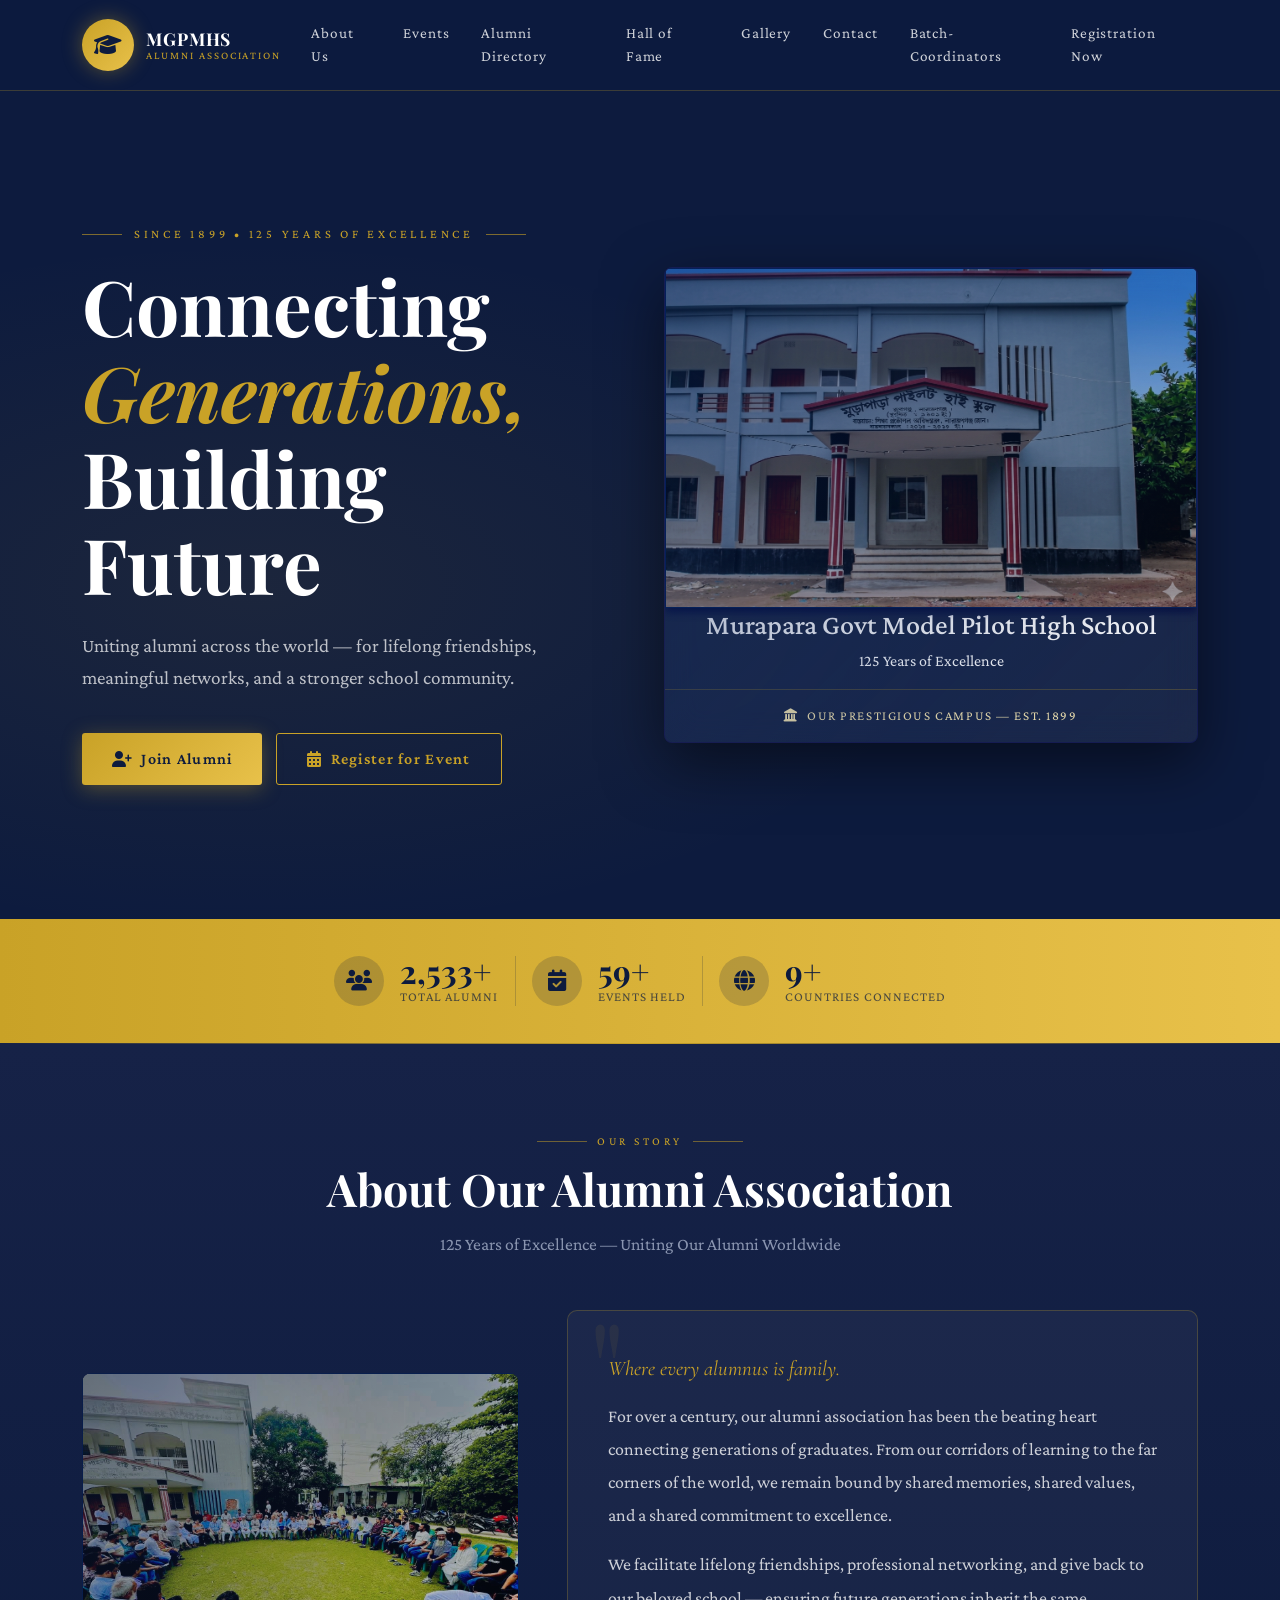
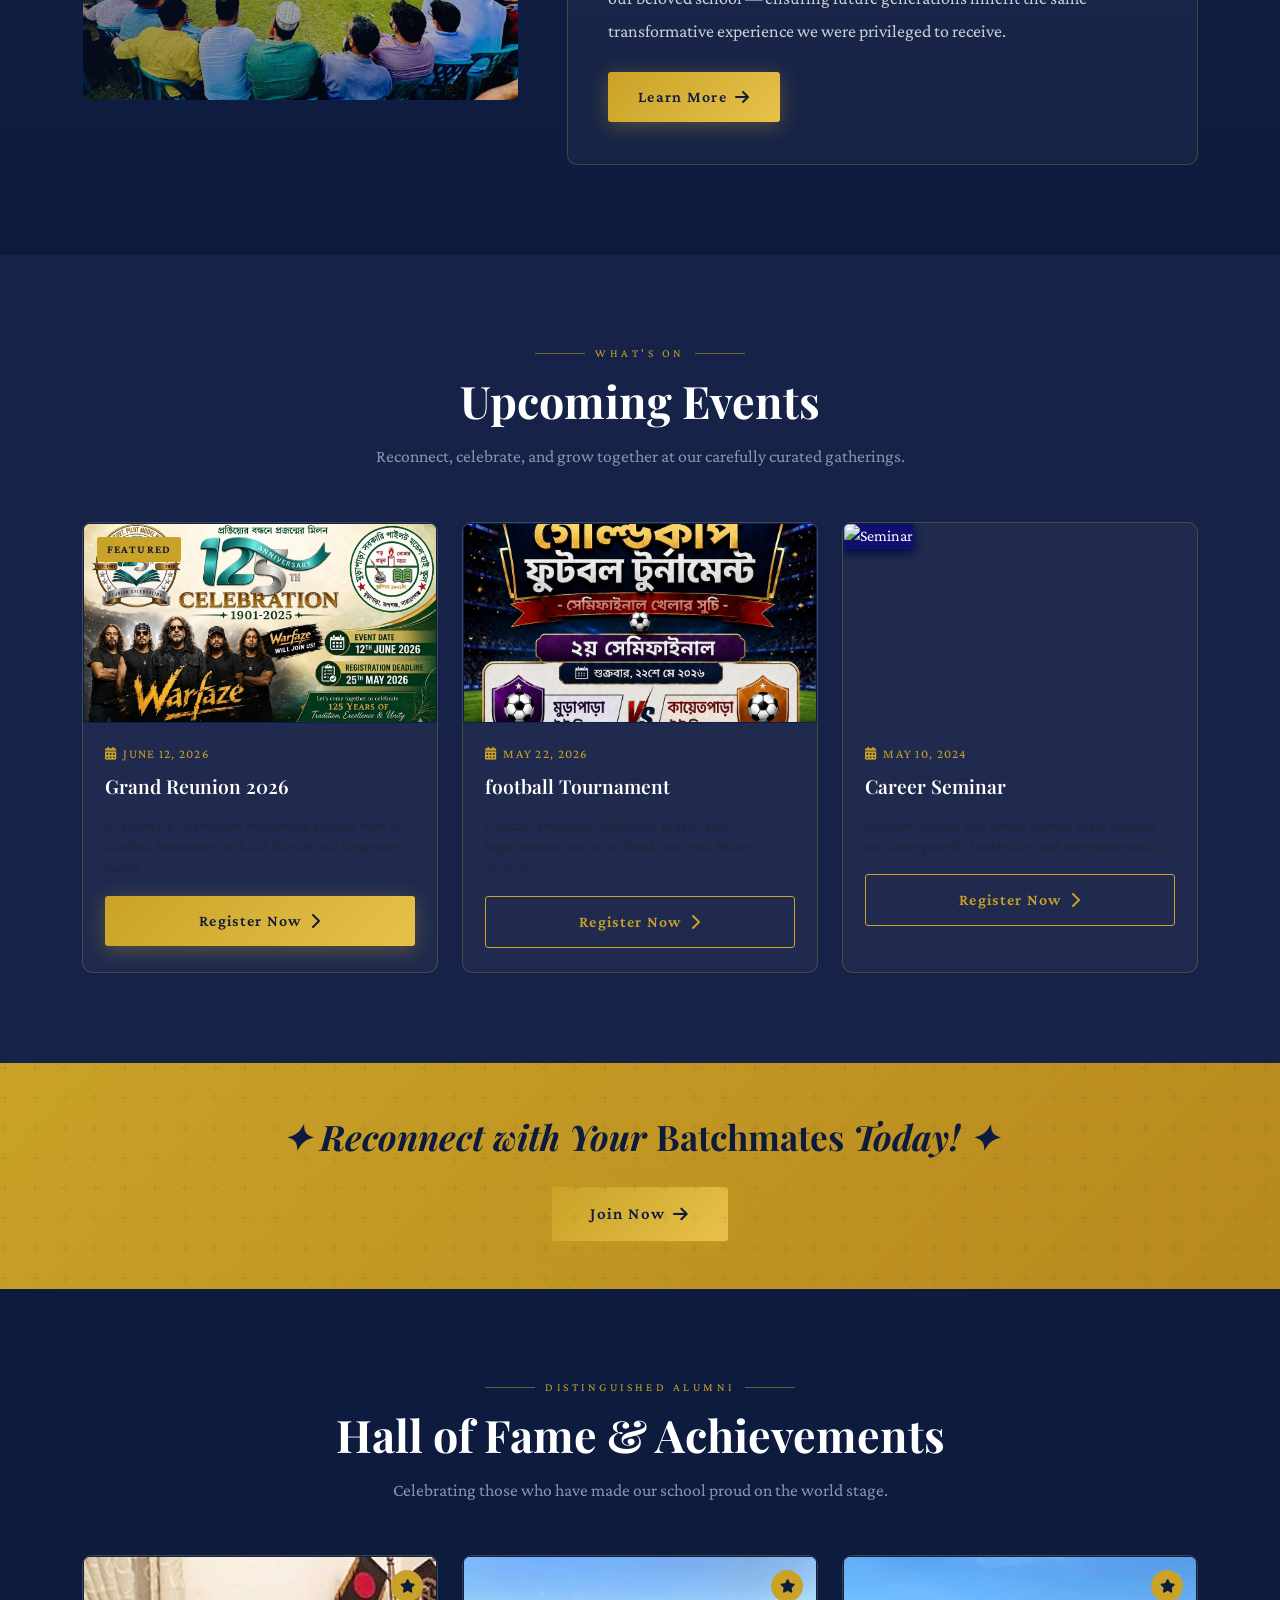
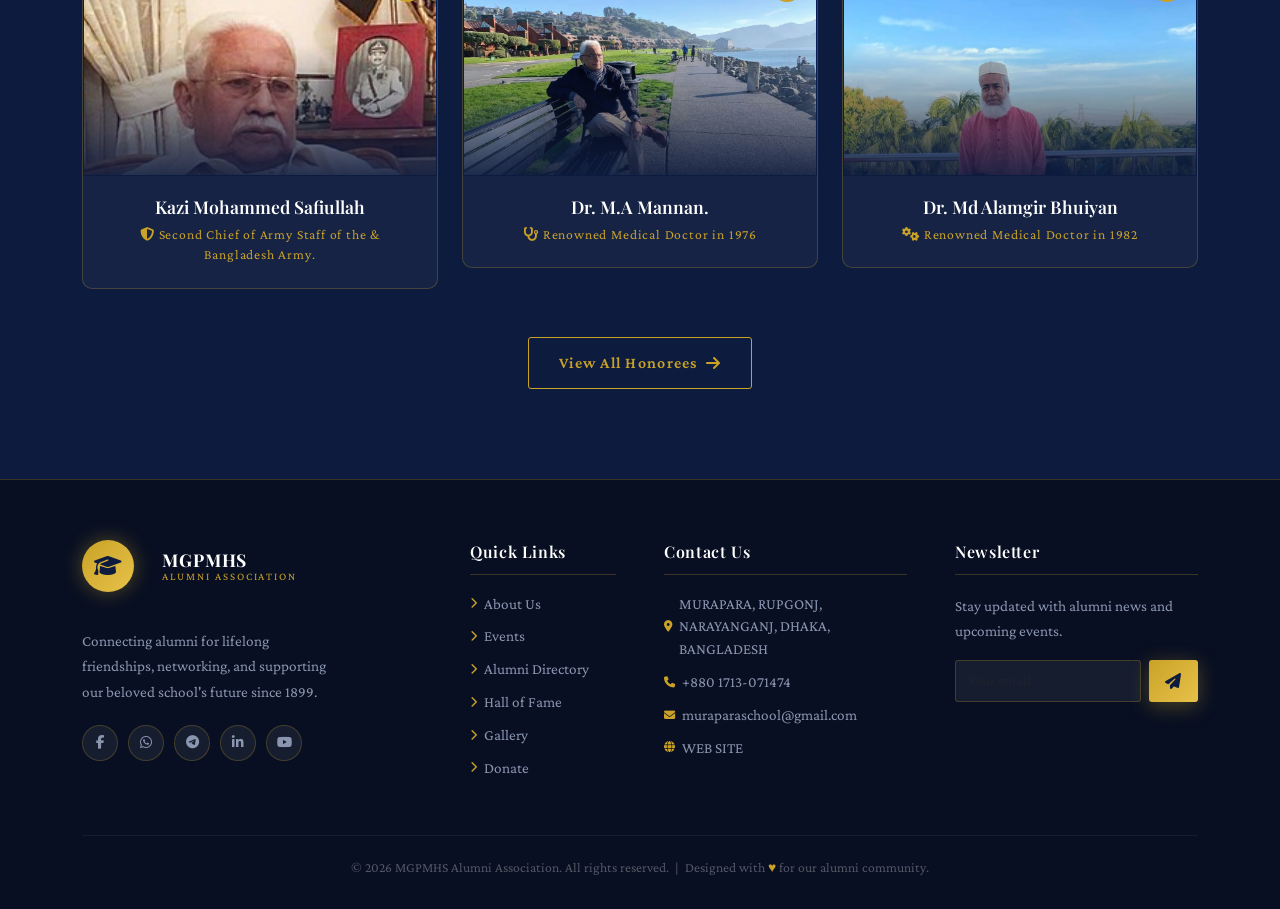
==== index.html @ 66a723a1 "event text edit" ====
<!DOCTYPE html>
<html lang="en">
<head>
  <meta charset="UTF-8" />
  <meta name="viewport" content="width=device-width, initial-scale=1.0" />
  <title>School Alumni Association</title>
  <link href="https://cdnjs.cloudflare.com/ajax/libs/bootstrap/5.3.2/css/bootstrap.min.css" rel="stylesheet" />
  <link href="https://cdnjs.cloudflare.com/ajax/libs/font-awesome/6.5.0/css/all.min.css" rel="stylesheet" />
  <link href="https://fonts.googleapis.com/css2?family=Playfair+Display:ital,wght@0,400;0,600;0,700;0,900;1,400&family=Cormorant+Garamond:wght@300;400;500;600&family=Crimson+Pro:wght@300;400;500&display=swap" rel="stylesheet" />
   <link href="css/index-file.css" rel="stylesheet" />
  <style>
    
  </style>
</head>
<body>

<!-- ─── NAVBAR ─── -->
<nav class="navbar navbar-expand-lg">
  <div class="container">
    <a class="navbar-brand" href="#">
      <div class="brand-emblem"><i class="fas fa-graduation-cap"></i></div>
      <div class="brand-text">
        <div class="name">MGPMHS</div>
        <div class="sub">Alumni Association</div>
      </div>
    </a>
    <button class="navbar-toggler" type="button" data-bs-toggle="collapse" data-bs-target="#navMenu">
      <span class="navbar-toggler-icon"></span>
    </button>
    <div class="collapse navbar-collapse justify-content-end" id="navMenu">
      <ul class="navbar-nav gap-1">
        <li class="nav-item"><a class="nav-link" href="#about">About Us</a></li>
        <li class="nav-item"><a class="nav-link" href="#events">Events</a></li>
        <li class="nav-item"><a class="nav-link" href="#">Alumni Directory</a></li>
        <li class="nav-item"><a class="nav-link" href="#hof">Hall of Fame</a></li>
        <li class="nav-item"><a class="nav-link" href="pages/batch-gallery.html">Gallery</a></li>
        <li class="nav-item"><a class="nav-link" href="#contact">Contact</a></li>
        <li class="nav-item"><a class="nav-link" href="https://sites.google.com/view/mgpmhs-reunion-125/contact-info">Batch-Coordinators</a></li>
        <li class="nav-item"><a class="nav-link" href="https://docs.google.com/forms/d/e/1FAIpQLSexXu-Vzb923PG2kLrNU1-hk9cSu6IWhmKYgl7p8d4VWXSdyw/viewform">Registration Now</a></li>
      </ul>
    </div>
  </div>
</nav>

<!-- ─── HERO ─── -->
<section class="hero">
  <div class="hero-bg"></div>
  <div class="container">
    <div class="row align-items-center g-5">
      <div class="col-lg-6 hero-content">
        <div class="hero-eyebrow">Since 1899 &bull; 125 Years of Excellence</div>
        <h1>Connecting <span>Generations,</span><br>Building Future</h1>
        <p class="hero-sub">Uniting alumni across the world — for lifelong friendships, meaningful networks, and a stronger school community.</p>
        <div class="hero-btns">
          <a href="https://sites.google.com/view/mgpmhs-reunion-125/registration-info" class="btn-gold"><i class="fas fa-user-plus"></i> Join Alumni</a>
          <a href="#events" class="btn-outline-gold"><i class="fas fa-calendar-alt"></i> Register for Event</a>
        </div>
      </div>
      <div class="col-lg-6 hero-image-side d-none d-lg-block">
        <div class="hero-school-card">
            <img src="img/campus.jpg" alt="School Building" class="fade-image" />
          <div class="gradient-overlay"></div>
          <div class="image-overlay">
            <div class="overlay-content">
              <h3>Murapara Govt Model Pilot High School</h3>
              <p>125 Years of Excellence</p>
            </div>
          </div>
          <div class="hero-card-label"><i class="fas fa-landmark me-2"></i>Our Prestigious Campus — Est. 1899</div>
        </div>
      </div>
    </div>
  </div>
</section>

<!-- ─── STATS BAND ─── -->
<div class="stats-band">
  <div class="container">
    <div class="row justify-content-center align-items-center g-3">
      <div class="col-auto">
        <div class="stat-item">
          <div class="stat-icon"><i class="fas fa-users"></i></div>
          <div class="stat-info">
            <div class="num"><span class="counter" data-target="5000">0</span>+</div>
            <div class="label">Total Alumni</div>
          </div>
        </div>
      </div>
      <div class="col-auto d-none d-md-block"><div class="stat-divider"></div></div>
      <div class="col-auto">
        <div class="stat-item">
          <div class="stat-icon"><i class="fas fa-calendar-check"></i></div>
          <div class="stat-info">
            <div class="num"><span class="counter" data-target="120">0</span>+</div>
            <div class="label">Events Held</div>
          </div>
        </div>
      </div>
      <div class="col-auto d-none d-md-block"><div class="stat-divider"></div></div>
      <div class="col-auto">
        <div class="stat-item">
          <div class="stat-icon"><i class="fas fa-globe"></i></div>
          <div class="stat-info">
            <div class="num"><span class="counter" data-target="20">0</span>+</div>
            <div class="label">Countries Connected</div>
          </div>
        </div>
      </div>
    </div>
  </div>
</div>

<!-- ─── ABOUT ─── -->
<section class="about-section" id="about">
  <div class="container">
    <div class="section-tag">Our Story</div>
    <h2 class="section-title">About Our Alumni Association</h2>
    <p class="section-subtitle">125 Years of Excellence — Uniting Our Alumni Worldwide</p>

    <div class="row g-5 align-items-center reveal">
      <div class="col-lg-5">
        <div class="about-img-wrap">
          <img src="img/7-demo img.jpg" alt="Alumni gathering" class="fade-image" />
        </div>
      </div>
      <div class="col-lg-7">
        <div class="about-card">
          <span class="gold-italic">Where every alumnus is family.</span>
          <p>For over a century, our alumni association has been the beating heart connecting generations of graduates. From our corridors of learning to the far corners of the world, we remain bound by shared memories, shared values, and a shared commitment to excellence.</p>
          <p class="mt-3">We facilitate lifelong friendships, professional networking, and give back to our beloved school — ensuring future generations inherit the same transformative experience we were privileged to receive.</p>
          <div class="mt-4">
            <a href="#" class="btn-gold">Learn More <i class="fas fa-arrow-right"></i></a>
          </div>
        </div>
      </div>
    </div>
  </div>
</section>

<!-- ─── EVENTS ─── -->
<section class="events-section" id="events">
  <div class="container">
    <div class="section-tag">What's On</div>
    <h2 class="section-title">Upcoming Events</h2>
    <p class="section-subtitle">Reconnect, celebrate, and grow together at our carefully curated gatherings.</p>

    <div class="row g-4">
      <div class="col-md-4 reveal">
        <div class="event-card h-100">
          <div class="event-img">
            <img src="event-img/banner-announcement.png" alt="Grand Reunion" class="fade-image" />
            <span class="event-badge">Featured</span>
          </div>
          <div class="event-body">
            <div class="event-date"><i class="fas fa-calendar-alt"></i> JUNE 12, 2026</div>
            <div class="event-title">Grand Reunion 2026</div>
            <p class="text-muted mb-3" style="font-size:0.9rem">A landmark celebration welcoming alumni from all batches. Reconnect with old friends and forge new bonds.</p>
            <a href="https://sites.google.com/view/mgpmhs-reunion-125/registration-info" class="btn-gold w-100 justify-content-center">Register Now <i class="fas fa-chevron-right"></i></a>
          </div>
        </div>
      </div>
      <div class="col-md-4 reveal" style="transition-delay:0.15s">
        <div class="event-card h-100">
          <div class="event-img">
            <img src="event-img/football-match.jpeg" alt="Iftar" class="fade-image" />
          </div>
          <div class="event-body">
            <div class="event-date"><i class="fas fa-calendar-alt"></i> MAY 22, 2026</div>
            <div class="event-title">football Tournament</div>
            <p class="text-muted mb-3" style="font-size:0.9rem">A sacred evening of reflection, prayer, and togetherness. Join us to break fast with fellow alumni.</p>
            <a href="https://sites.google.com/view/mgpmhs-reunion-125/registration-info" class="btn-outline-gold w-100 justify-content-center">Register Now <i class="fas fa-chevron-right"></i></a>
          </div>
        </div>
      </div>
      <div class="col-md-4 reveal" style="transition-delay:0.3s">
        <div class="event-card h-100">
          <div class="event-img">
            <img src="https://images.unsplash.com/photo-1540575467063-178a50c2df87?w=700&q=80" alt="Seminar" class="fade-image" />
          </div>
          <div class="event-body">
            <div class="event-date"><i class="fas fa-calendar-alt"></i> May 10, 2024</div>
            <div class="event-title">Career Seminar</div>
            <p class="text-muted mb-3" style="font-size:0.9rem">Industry leaders and senior alumni share insights on career growth, leadership, and entrepreneurship.</p>
            <a href="https://sites.google.com/view/mgpmhs-reunion-125/registration-info" class="btn-outline-gold w-100 justify-content-center">Register Now <i class="fas fa-chevron-right"></i></a>
          </div>
        </div>
      </div>
    </div>
  </div>
</section>

<!-- ─── CTA BANNER ─── -->
<div class="cta-banner">
  <div class="container text-center">
    <div class="headline reveal">✦ Reconnect with Your <span>Batchmates</span> Today! ✦</div>
    <a href="#" class="btn-gold reveal" style="font-size:1.05rem; padding: 14px 38px;">Join Now <i class="fas fa-arrow-right"></i></a>
  </div>
</div>

<!-- ─── HALL OF FAME ─── -->
<section class="hof-section" id="hof">
  <div class="container">
    <div class="section-tag">Distinguished Alumni</div>
    <h2 class="section-title">Hall of Fame &amp; Achievements</h2>
    <p class="section-subtitle">Celebrating those who have made our school proud on the world stage.</p>

    <div class="row g-4">
      <div class="col-md-4 col-sm-6 reveal">
        <div class="hof-card">
          <div class="hof-award"><i class="fas fa-star"></i></div>
          <div class="hof-img">
            <img src="img/fall-of-fame/K. M. Shafiullah.jpeg" alt="Kazi Mohammed Safiullah" class="fade-image" />
          </div>
          <div class="hof-body">
            <div class="hof-name">Kazi Mohammed Safiullah</div>
            <div class="hof-role"><i class="fas fa-shield-alt me-1"></i>Second Chief of Army Staff of the &amp; Bangladesh Army.</div>
          </div>
        </div>
      </div>
      <div class="col-md-4 col-sm-6 reveal" style="transition-delay:0.15s">
        <div class="hof-card">
          <div class="hof-award"><i class="fas fa-star"></i></div>
          <div class="hof-img">
            <img src="img/fall-of-fame/MA Mannan.jpeg" alt="Dr. M.A Mannan." class="fade-image" />
          </div>
          <div class="hof-body">
            <div class="hof-name">Dr. M.A Mannan.</div>
            <div class="hof-role"><i class="fas fa-stethoscope me-1"></i>Renowned Medical Doctor in 1976</div>
          </div>
        </div>
      </div>
      <div class="col-md-4 col-sm-6 reveal" style="transition-delay:0.3s">
        <div class="hof-card">
          <div class="hof-award"><i class="fas fa-star"></i></div>
          <div class="hof-img">
            <img src="img/fall-of-fame/Dr Md Alamgir Bhuiyan.jpeg" alt="Dr. Md Alamgir Bhuiyan" class="fade-image" />
          </div>
          <div class="hof-body">
            <div class="hof-name">Dr. Md Alamgir Bhuiyan</div>
            <div class="hof-role"><i class="fas fa-cogs me-1"></i>Renowned Medical Doctor in 1982</div>
          </div>
        </div>
      </div>
    </div>

    <div class="text-center mt-5 reveal">
      <a href="#" class="btn-outline-gold">View All Honorees <i class="fas fa-arrow-right"></i></a>
    </div>
  </div>
</section>

<!-- ─── FOOTER ─── -->
<footer id="contact">
  <div class="container">
    <div class="row g-5">
      <div class="col-lg-4 col-md-6">
        <div class="footer-brand">
          <div class="navbar-brand d-inline-flex p-0 mb-3">
            <div class="brand-emblem"><i class="fas fa-graduation-cap"></i></div>
            <div class="brand-text ms-3">
              <div class="name">MGPMHS</div>
              <div class="sub">Alumni Association</div>
            </div>
          </div>
        </div>
        <p class="footer-desc">Connecting alumni for lifelong friendships, networking, and supporting our beloved school's future since 1899.</p>
        <div class="social-links">
          <a href="https://www.facebook.com/groups/muraparaschool125" class="social-link"><i class="fab fa-facebook-f"></i></a>
          <a href="https://chat.whatsapp.com/Lacwrsjqo2b3urVPuQGDoc" class="social-link"><i class="fab fa-whatsapp"></i></a>
          <a href="https://t.me/+Gr_gy0IDgK1jYjVl" class="social-link"><i class="fab fa-telegram"></i></a>
          <a href="#" class="social-link"><i class="fab fa-linkedin-in"></i></a>
          <a href="#" class="social-link"><i class="fab fa-youtube"></i></a>
        </div>
      </div>

      <div class="col-lg-2 col-md-6">
        <div class="footer-heading">Quick Links</div>
        <ul class="footer-links">
          <li><a href="#about"><i class="fas fa-chevron-right"></i>About Us</a></li>
          <li><a href="#events"><i class="fas fa-chevron-right"></i>Events</a></li>
          <li><a href="#"><i class="fas fa-chevron-right"></i>Alumni Directory</a></li>
          <li><a href="#hof"><i class="fas fa-chevron-right"></i>Hall of Fame</a></li>
          <li><a href="https://theshahalamcse.github.io/mgpmhs-reunion-125/pages/batch-gallery.html"><i class="fas fa-chevron-right"></i>Gallery</a></li>
          <li><a href="#"><i class="fas fa-chevron-right"></i>Donate</a></li>
        </ul>
      </div>

      <div class="col-lg-3 col-md-6">
        <div class="footer-heading">Contact Us</div>
        <ul class="footer-links">
          <li><a href="#"><i class="fas fa-map-marker-alt text-gold"></i>MURAPARA, RUPGONJ, NARAYANGANJ, DHAKA, BANGLADESH</a></li>
          <li><a href="tel:+880"><i class="fas fa-phone text-gold"></i>+880 1713-071474</a></li>
          <li><a href="mailto:muraparaschool@gmail.com"><i class="fas fa-envelope text-gold"></i>muraparaschool@gmail.com</a></li>
          <li><a href="https://sites.google.com/view/mgpmhs-reunion-125/home"><i class="fas fa-globe text-gold"></i>WEB SITE</a></li>
        </ul>
      </div>

      <div class="col-lg-3 col-md-6">
        <div class="footer-heading">Newsletter</div>
        <p class="footer-desc mb-3">Stay updated with alumni news and upcoming events.</p>
        <div class="d-flex gap-2">
          <input type="email" class="form-control" placeholder="Your email" style="background:rgba(255,255,255,0.06);border:1px solid var(--border);color:#fff;border-radius:3px;font-size:0.9rem;" />
          <button class="btn-gold px-3" style="white-space:nowrap;border-radius:3px;cursor:pointer;"><i class="fas fa-paper-plane"></i></button>
        </div>
      </div>
    </div>

    <div class="footer-bottom">
      &copy; 2026 MGPMHS Alumni Association. All rights reserved. &nbsp;|&nbsp; Designed with <span>♥</span> for our alumni community.
    </div>
  </div>
</footer>

<script src="https://cdnjs.cloudflare.com/ajax/libs/bootstrap/5.3.2/js/bootstrap.bundle.min.js"></script>
<script>
  // ── Scroll Reveal ──
  const reveals = document.querySelectorAll('.reveal');
  const observer = new IntersectionObserver((entries) => {
    entries.forEach((e, i) => {
      if (e.isIntersecting) {
        e.target.classList.add('visible');
        observer.unobserve(e.target);
      }
    });
  }, { threshold: 0.12 });
  reveals.forEach(el => observer.observe(el));

  // ── Counter Animation ──
  function animateCounter(el) {
    const target = parseInt(el.dataset.target);
    const duration = 1800;
    const step = target / (duration / 16);
    let current = 0;
    const timer = setInterval(() => {
      current += step;
      if (current >= target) { current = target; clearInterval(timer); }
      el.textContent = Math.floor(current).toLocaleString();
    }, 16);
  }

  const counters = document.querySelectorAll('.counter');
  const statsObs = new IntersectionObserver((entries) => {
    entries.forEach(e => {
      if (e.isIntersecting) {
        counters.forEach(animateCounter);
        statsObs.disconnect();
      }
    });
  }, { threshold: 0.5 });
  if (counters.length) statsObs.observe(counters[0].closest('.stats-band'));
</script>
</body>
</html>
---- css/index-file.css ----
:root {
      --navy: #0d1b3e;
      --navy-mid: #162247;
      --navy-light: #1e3163;
      --gold: #c9a227;
      --gold-light: #e8c14a;
      --gold-pale: #f5e6b0;
      --cream: #faf6ee;
      --white: #ffffff;
      --text-muted: #8a95b0;
      --border: rgba(201,162,39,0.25);
    }

    *, *::before, *::after { box-sizing: border-box; margin: 0; padding: 0; }

    html { scroll-behavior: smooth; }

    body {
      font-family: 'Crimson Pro', Georgia, serif;
      background: var(--navy);
      color: var(--white);
      overflow-x: hidden;
    }

    /* ─── NAVBAR ─── */
    .navbar {
      background: rgba(13,27,62,0.97);
      backdrop-filter: blur(12px);
      border-bottom: 1px solid var(--border);
      padding: 14px 0;
      position: sticky;
      top: 0;
      z-index: 1000;
    }
    .navbar-brand {
      display: flex;
      align-items: center;
      gap: 12px;
      text-decoration: none;
    }
    .brand-emblem {
      width: 52px;
      height: 52px;
      background: linear-gradient(135deg, var(--gold) 0%, var(--gold-light) 100%);
      border-radius: 50%;
      display: flex;
      align-items: center;
      justify-content: center;
      font-size: 22px;
      color: var(--navy);
      box-shadow: 0 0 20px rgba(201,162,39,0.4);
      flex-shrink: 0;
    }
    .brand-text {
      line-height: 1.2;
    }
    .brand-text .name {
      font-family: 'Playfair Display', serif;
      font-weight: 700;
      font-size: 1.1rem;
      color: var(--white);
      letter-spacing: 0.05em;
      text-transform: uppercase;
    }
    .brand-text .sub {
      font-size: 0.68rem;
      color: var(--gold);
      letter-spacing: 0.18em;
      text-transform: uppercase;
    }
    .navbar-nav .nav-link {
      color: rgba(255,255,255,0.8) !important;
      font-family: 'Crimson Pro', serif;
      font-size: 0.95rem;
      letter-spacing: 0.06em;
      padding: 6px 14px !important;
      transition: color 0.2s;
      position: relative;
    }
    .navbar-nav .nav-link::after {
      content: '';
      position: absolute;
      bottom: 0; left: 14px;
      width: 0; height: 1px;
      background: var(--gold);
      transition: width 0.3s;
    }
    .navbar-nav .nav-link:hover { color: var(--gold) !important; }
    .navbar-nav .nav-link:hover::after { width: calc(100% - 28px); }
    .navbar-toggler { border-color: var(--gold); }
    .navbar-toggler-icon { filter: brightness(2); }

    /* ─── HERO ─── */
    .hero {
      min-height: 92vh;
      position: relative;
      display: flex;
      align-items: center;
      overflow: hidden;
    }
    .hero-bg {
      position: absolute; inset: 0;
      background:
        linear-gradient(135deg, rgba(13,27,62,0.92) 0%, rgba(13,27,62,0.6) 55%, rgba(13,27,62,0.82) 100%),
        url('https://images.unsplash.com/photo-1580582932707-520aed937b7b?w=1600&q=80') center/cover no-repeat;
    }
    .hero-bg::after {
      content: '';
      position: absolute; inset: 0;
      background: radial-gradient(ellipse 80% 60% at 20% 60%, rgba(201,162,39,0.08) 0%, transparent 70%);
    }
    .hero-content { position: relative; z-index: 2; }
    .hero-eyebrow {
      font-size: 0.78rem;
      letter-spacing: 0.3em;
      text-transform: uppercase;
      color: var(--gold);
      margin-bottom: 18px;
      display: flex;
      align-items: center;
      gap: 12px;
      animation: fadeUp 0.8s ease both;
    }
    .hero-eyebrow::before, .hero-eyebrow::after {
      content: '';
      width: 40px; height: 1px;
      background: var(--gold);
      opacity: 0.6;
    }
    .hero h1 {
      font-family: 'Playfair Display', serif;
      font-size: clamp(2.8rem, 6vw, 5rem);
      font-weight: 700;
      line-height: 1.12;
      color: var(--white);
      margin-bottom: 24px;
      animation: fadeUp 0.8s 0.15s ease both;
    }
    .hero h1 span { color: var(--gold); font-style: italic; }
    .hero-sub {
      font-size: 1.2rem;
      color: rgba(255,255,255,0.72);
      max-width: 480px;
      line-height: 1.7;
      margin-bottom: 38px;
      animation: fadeUp 0.8s 0.3s ease both;
    }
    .hero-btns {
      display: flex;
      gap: 14px;
      flex-wrap: wrap;
      animation: fadeUp 0.8s 0.45s ease both;
    }
    .btn-gold {
      background: linear-gradient(135deg, var(--gold) 0%, var(--gold-light) 100%);
      color: var(--navy);
      border: none;
      font-family: 'Crimson Pro', serif;
      font-weight: 600;
      font-size: 1rem;
      letter-spacing: 0.08em;
      padding: 13px 30px;
      border-radius: 3px;
      transition: all 0.3s;
      box-shadow: 0 4px 20px rgba(201,162,39,0.35);
      text-decoration: none;
      display: inline-flex; align-items: center; gap: 8px;
    }
    .btn-gold:hover {
      transform: translateY(-2px);
      box-shadow: 0 8px 30px rgba(201,162,39,0.5);
      color: var(--navy);
    }
    .btn-outline-gold {
      background: transparent;
      color: var(--gold);
      border: 1px solid var(--gold);
      font-family: 'Crimson Pro', serif;
      font-weight: 600;
      font-size: 1rem;
      letter-spacing: 0.08em;
      padding: 13px 30px;
      border-radius: 3px;
      transition: all 0.3s;
      text-decoration: none;
      display: inline-flex; align-items: center; gap: 8px;
    }
    .btn-outline-gold:hover {
      background: var(--gold);
      color: var(--navy);
      transform: translateY(-2px);
    }

    /* Hero image side */
    .hero-image-side {
      position: relative;
      animation: fadeIn 1s 0.5s ease both;
    }
    .hero-school-card {
      background: rgba(255,255,255,0.06);
      backdrop-filter: blur(16px);
      border: 1px solid rgba(17, 18, 92, 0.507);
      border-radius: 8px;
      padding: 0;
      overflow: hidden;
      box-shadow: 0 20px 60px rgba(0,0,0,0.5);
      position: relative;
    }
    .hero-school-card:hover {
      border-color: rgba(216, 221, 241, 0.925);
      box-shadow: 0 30px 80px rgba(216, 221, 241, 0.925);
    }
    .hero-school-card img {
      width: 100%;
      height: 340px;
      object-fit: cover;
      opacity: 0.85;
    }
    .overlay-content {
      text-align: center;
    }
    .fade-image {
      animation: fadeIn 1.5s ease-in-out;
      box-shadow: 0 4px 8px rgba(2, 8, 63, 0.89);
      background-color: rgb(16, 14, 110);
      border: 1px solid rgba(5, 34, 87, 0.918);
    }
    .gradient-overlay {
      position: absolute;
      top: 0;
      left: 0;
      width: 100%;
      height: 100%;
      background: linear-gradient(135deg, rgba(0, 30, 95, 0.452) 0%, transparent 100%);
      pointer-events: none;
    }
    .hero-card-label {
      padding: 16px 20px;
      font-size: 0.82rem;
      color: var(--gold-pale);
      letter-spacing: 0.12em;
      text-transform: uppercase;
      border-top: 1px solid var(--border);
      text-align: center;
    }

    /* ─── STATS ─── */
    .stats-band {
      background: linear-gradient(90deg, var(--gold) 0%, var(--gold-light) 100%);
      padding: 28px 0;
    }
    .stat-item {
      display: flex;
      align-items: center;
      gap: 16px;
      justify-content: center;
      padding: 8px 0;
    }
    .stat-icon {
      width: 50px; height: 50px;
      background: rgba(13,27,62,0.18);
      border-radius: 50%;
      display: flex; align-items: center; justify-content: center;
      font-size: 1.3rem;
      color: var(--navy);
      flex-shrink: 0;
    }
    .stat-info .num {
      font-family: 'Playfair Display', serif;
      font-size: 2rem;
      font-weight: 700;
      color: var(--navy);
      line-height: 1;
    }
    .stat-info .label {
      font-size: 0.82rem;
      color: rgba(13,27,62,0.7);
      letter-spacing: 0.08em;
      text-transform: uppercase;
    }
    .stat-divider {
      width: 1px;
      height: 50px;
      background: rgba(13,27,62,0.2);
    }

    /* ─── SECTION BASE ─── */
    section { padding: 90px 0; }
    .section-tag {
      font-size: 0.72rem;
      letter-spacing: 0.3em;
      text-transform: uppercase;
      color: var(--gold);
      margin-bottom: 12px;
      display: flex;
      align-items: center;
      gap: 10px;
      justify-content: center;
    }
    .section-tag::before, .section-tag::after {
      content: '';
      flex: 1;
      max-width: 50px;
      height: 1px;
      background: var(--gold);
      opacity: 0.5;
    }
    .section-title {
      font-family: 'Playfair Display', serif;
      font-size: clamp(1.8rem, 3.5vw, 2.8rem);
      font-weight: 700;
      color: var(--white);
      text-align: center;
      margin-bottom: 14px;
    }
    .section-subtitle {
      font-size: 1.1rem;
      color: var(--text-muted);
      text-align: center;
      max-width: 580px;
      margin: 0 auto 50px;
      line-height: 1.7;
    }

    /* ─── ABOUT ─── */
    .about-section {
      background: linear-gradient(180deg, var(--navy-mid) 0%, var(--navy) 100%);
      position: relative;
    }
    .about-section::before {
      content: '';
      position: absolute;
      top: 0; left: 0; right: 0;
      height: 1px;
      background: linear-gradient(90deg, transparent, var(--gold), transparent);
    }
    .about-card {
      background: rgba(255,255,255,0.04);
      border: 1px solid var(--border);
      border-radius: 10px;
      padding: 42px 40px;
      position: relative;
      overflow: hidden;
    }
    .about-card::before {
      content: '"';
      position: absolute;
      top: -10px; left: 20px;
      font-family: 'Playfair Display', serif;
      font-size: 8rem;
      color: var(--gold);
      opacity: 0.08;
      line-height: 1;
    }
    .about-card p {
      font-size: 1.12rem;
      color: rgba(255,255,255,0.78);
      line-height: 1.85;
    }
    .about-img-wrap {
      position: relative;
      border-radius: 10px;
      overflow: hidden;
      height: 100%;
      min-height: 300px;
    }
    .about-img-wrap img {
      width: 100%; height: 100%;
      object-fit: cover;
      display: block;
      opacity: 0.85;
    }
    .about-img-wrap::after {
      content: '';
      position: absolute; inset: 0;
      background: linear-gradient(135deg, rgba(13,27,62,0.5) 0%, transparent 100%);
    }
    .gold-italic {
      font-family: 'Cormorant Garamond', serif;
      font-style: italic;
      color: var(--gold);
      font-size: 1.3rem;
      margin-bottom: 16px;
      display: block;
    }

    /* ─── EVENTS ─── */
    .events-section {
      background: var(--navy-mid);
      position: relative;
    }
    .event-card {
      background: rgba(255,255,255,0.04);
      border: 1px solid var(--border);
      border-radius: 10px;
      overflow: hidden;
      transition: transform 0.3s, box-shadow 0.3s, border-color 0.3s;
    }
    .event-card:hover {
      transform: translateY(-6px);
      box-shadow: 0 16px 50px rgba(0,0,0,0.4);
      border-color: var(--gold);
    }
    .event-img {
      height: 200px;
      overflow: hidden;
      position: relative;
    }
    .event-img img {
      width: 100%; height: 100%;
      object-fit: cover;
      transition: transform 0.5s;
    }
    .event-card:hover .event-img img { transform: scale(1.06); }
    .event-badge {
      position: absolute;
      top: 14px; left: 14px;
      background: var(--gold);
      color: var(--navy);
      font-size: 0.7rem;
      font-weight: 700;
      letter-spacing: 0.1em;
      text-transform: uppercase;
      padding: 4px 10px;
      border-radius: 2px;
    }
    .event-body { padding: 22px 22px 24px; }
    .event-date {
      font-size: 0.8rem;
      color: var(--gold);
      letter-spacing: 0.1em;
      text-transform: uppercase;
      margin-bottom: 8px;
      display: flex;
      align-items: center;
      gap: 6px;
    }
    .event-title {
      font-family: 'Playfair Display', serif;
      font-size: 1.2rem;
      font-weight: 600;
      color: var(--white);
      margin-bottom: 14px;
    }

    /* ─── CTA BANNER ─── */
    .cta-banner {
      background: linear-gradient(135deg, var(--gold) 0%, #b8891e 100%);
      padding: 48px 0;
      position: relative;
      overflow: hidden;
    }
    .cta-banner::before {
      content: '';
      position: absolute; inset: 0;
      background: url("data:image/svg+xml,%3Csvg width='60' height='60' viewBox='0 0 60 60' xmlns='http://www.w3.org/2000/svg'%3E%3Cg fill='none' fill-rule='evenodd'%3E%3Cg fill='%23000000' fill-opacity='0.04'%3E%3Cpath d='M36 34v-4h-2v4h-4v2h4v4h2v-4h4v-2h-4zm0-30V0h-2v4h-4v2h4v4h2V6h4V4h-4zM6 34v-4H4v4H0v2h4v4h2v-4h4v-2H6zM6 4V0H4v4H0v2h4v4h2V6h4V4H6z'/%3E%3C/g%3E%3C/g%3E%3C/svg%3E");
    }
    .cta-banner .headline {
      font-family: 'Playfair Display', serif;
      font-size: clamp(1.5rem, 3vw, 2.2rem);
      font-weight: 700;
      font-style: italic;
      color: var(--navy);
      text-align: center;
      margin-bottom: 24px;
    }
    .cta-banner .headline span { font-style: normal; }

    /* ─── HALL OF FAME ─── */
    .hof-section { background: var(--navy); }
    .hof-card {
      background: rgba(255,255,255,0.04);
      border: 1px solid var(--border);
      border-radius: 10px;
      overflow: hidden;
      text-align: center;
      transition: all 0.3s;
      position: relative;
    }
    .hof-card:hover {
      border-color: var(--gold);
      transform: translateY(-5px);
      box-shadow: 0 14px 40px rgba(201,162,39,0.15);
    }
    .hof-img {
      height: 220px;
      overflow: hidden;
      position: relative;
    }
    .hof-img img {
      width: 100%; height: 100%;
      object-fit: cover;
      object-position: top;
      transition: transform 0.5s;
    }
    .hof-card:hover .hof-img img { transform: scale(1.06); }
    .hof-img::after {
      content: '';
      position: absolute;
      bottom: 0; left: 0; right: 0;
      height: 60%;
      background: linear-gradient(to top, rgba(13,27,62,0.9) 0%, transparent 100%);
    }
    .hof-body { padding: 18px 20px 22px; }
    .hof-name {
      font-family: 'Playfair Display', serif;
      font-size: 1.1rem;
      font-weight: 600;
      color: var(--white);
      margin-bottom: 4px;
    }
    .hof-role {
      font-size: 0.85rem;
      color: var(--gold);
      letter-spacing: 0.06em;
    }
    .hof-award {
      position: absolute;
      top: 14px; right: 14px;
      width: 32px; height: 32px;
      background: var(--gold);
      border-radius: 50%;
      display: flex; align-items: center; justify-content: center;
      color: var(--navy);
      font-size: 0.85rem;
      z-index: 2;
    }

    /* ─── FOOTER ─── */
    footer {
      background: #080f22;
      border-top: 1px solid var(--border);
      padding: 60px 0 30px;
    }
    .footer-brand { margin-bottom: 20px; }
    .footer-desc {
      font-size: 0.95rem;
      color: var(--text-muted);
      line-height: 1.7;
      max-width: 260px;
    }
    .footer-heading {
      font-family: 'Playfair Display', serif;
      font-size: 1rem;
      font-weight: 600;
      color: var(--white);
      margin-bottom: 18px;
      padding-bottom: 10px;
      border-bottom: 1px solid var(--border);
      letter-spacing: 0.04em;
    }
    .footer-links { list-style: none; padding: 0; }
    .footer-links li { margin-bottom: 10px; }
    .footer-links a {
      color: var(--text-muted);
      text-decoration: none;
      font-size: 0.95rem;
      transition: color 0.2s;
      display: flex;
      align-items: center;
      gap: 7px;
    }
    .footer-links a:hover { color: var(--gold); }
    .footer-links a i { font-size: 0.7rem; color: var(--gold); }
    .social-links { display: flex; gap: 10px; margin-top: 20px; }
    .social-link {
      width: 36px; height: 36px;
      background: rgba(255,255,255,0.06);
      border: 1px solid var(--border);
      border-radius: 50%;
      display: flex; align-items: center; justify-content: center;
      color: var(--text-muted);
      text-decoration: none;
      transition: all 0.2s;
      font-size: 0.85rem;
    }
    .social-link:hover {
      background: var(--gold);
      border-color: var(--gold);
      color: var(--navy);
    }
    .footer-bottom {
      border-top: 1px solid rgba(255,255,255,0.06);
      margin-top: 40px;
      padding-top: 22px;
      text-align: center;
      font-size: 0.85rem;
      color: rgba(255,255,255,0.3);
    }
    .footer-bottom span { color: var(--gold); }

    /* ─── ANIMATIONS ─── */
    @keyframes fadeUp {
      from { opacity: 0; transform: translateY(28px); }
      to   { opacity: 1; transform: translateY(0); }
    }
    @keyframes fadeIn {
      from { opacity: 0; }
      to   { opacity: 1; }
    }

    /* ─── SCROLL REVEAL ─── */
    .reveal {
      opacity: 0;
      transform: translateY(30px);
      transition: opacity 0.7s ease, transform 0.7s ease;
    }
    .reveal.visible {
      opacity: 1;
      transform: none;
    }

    /* ─── COUNTER ─── */
    .counter { display: inline-block; }

    /* ─── MISC ─── */
    .gold-line {
      width: 60px; height: 2px;
      background: linear-gradient(90deg, var(--gold), transparent);
      margin: 0 auto 24px;
    }
    .text-gold { color: var(--gold); }
    img { max-width: 100%; }
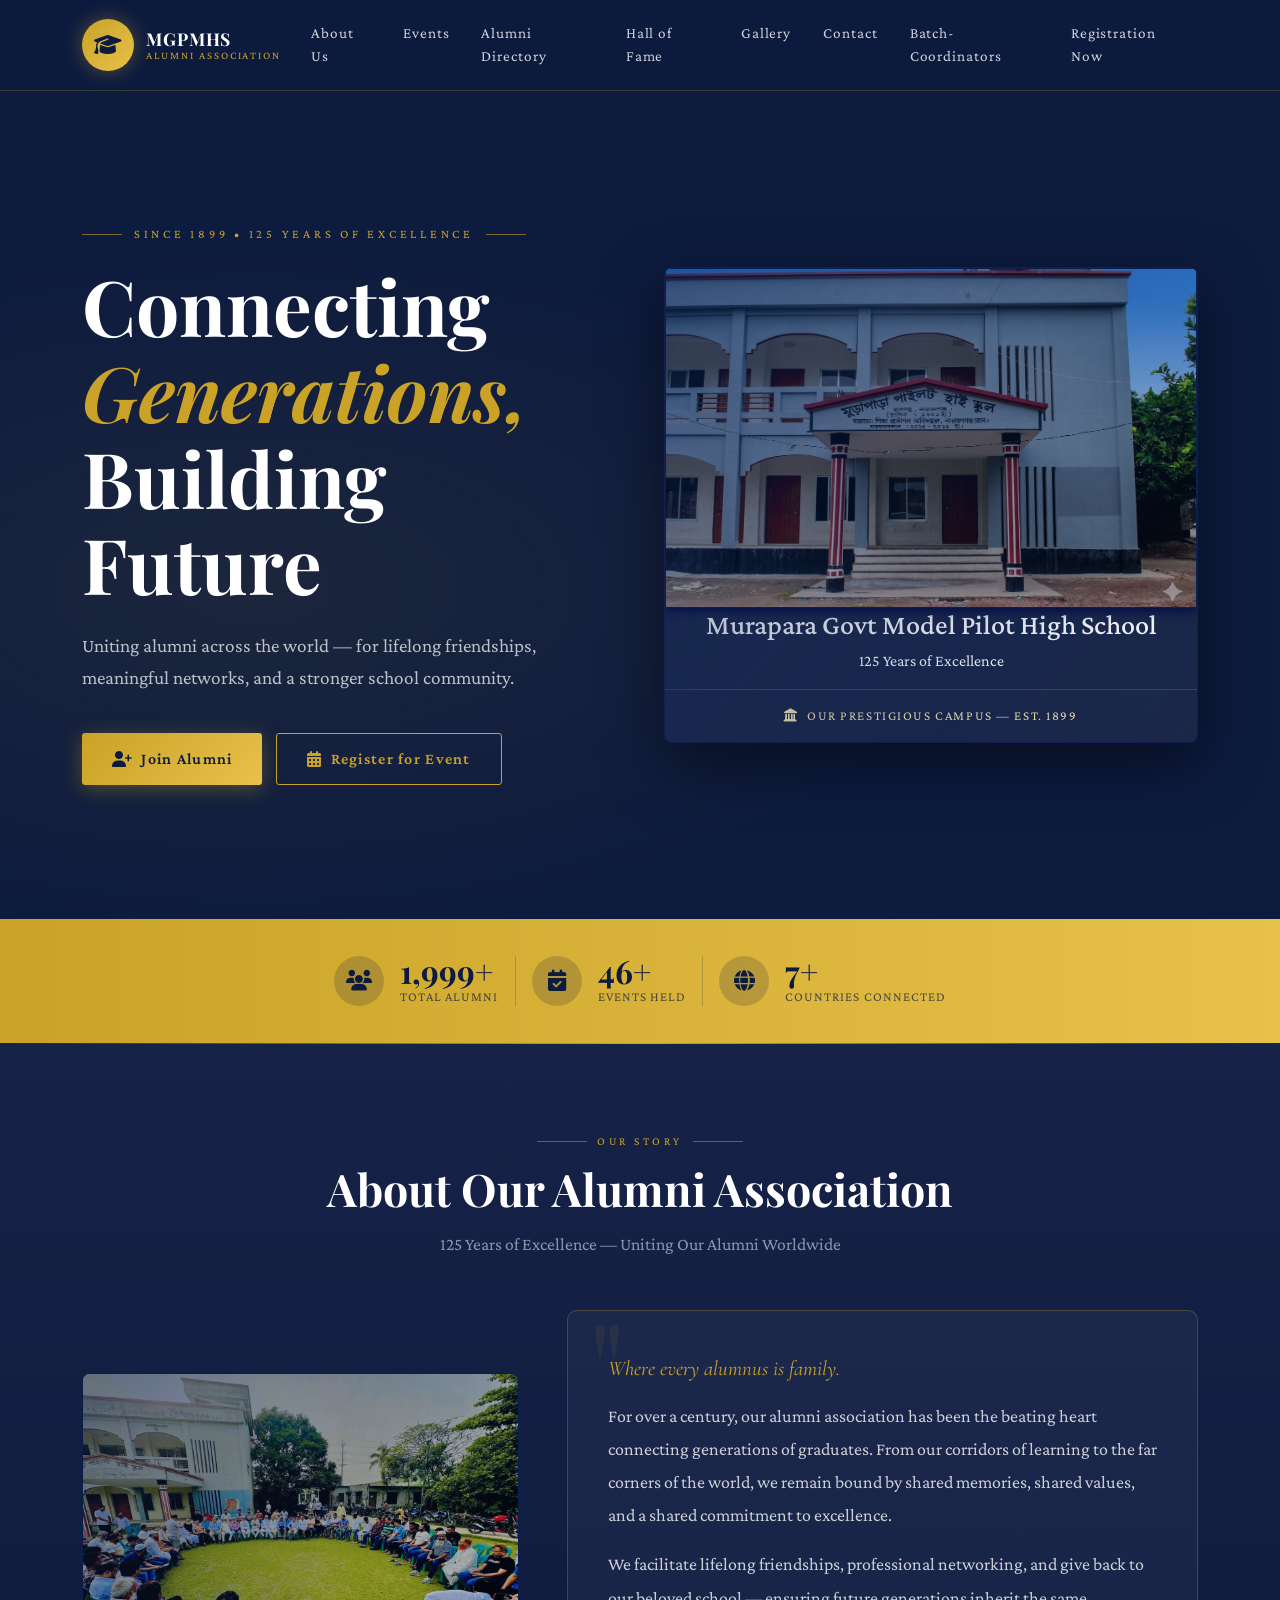
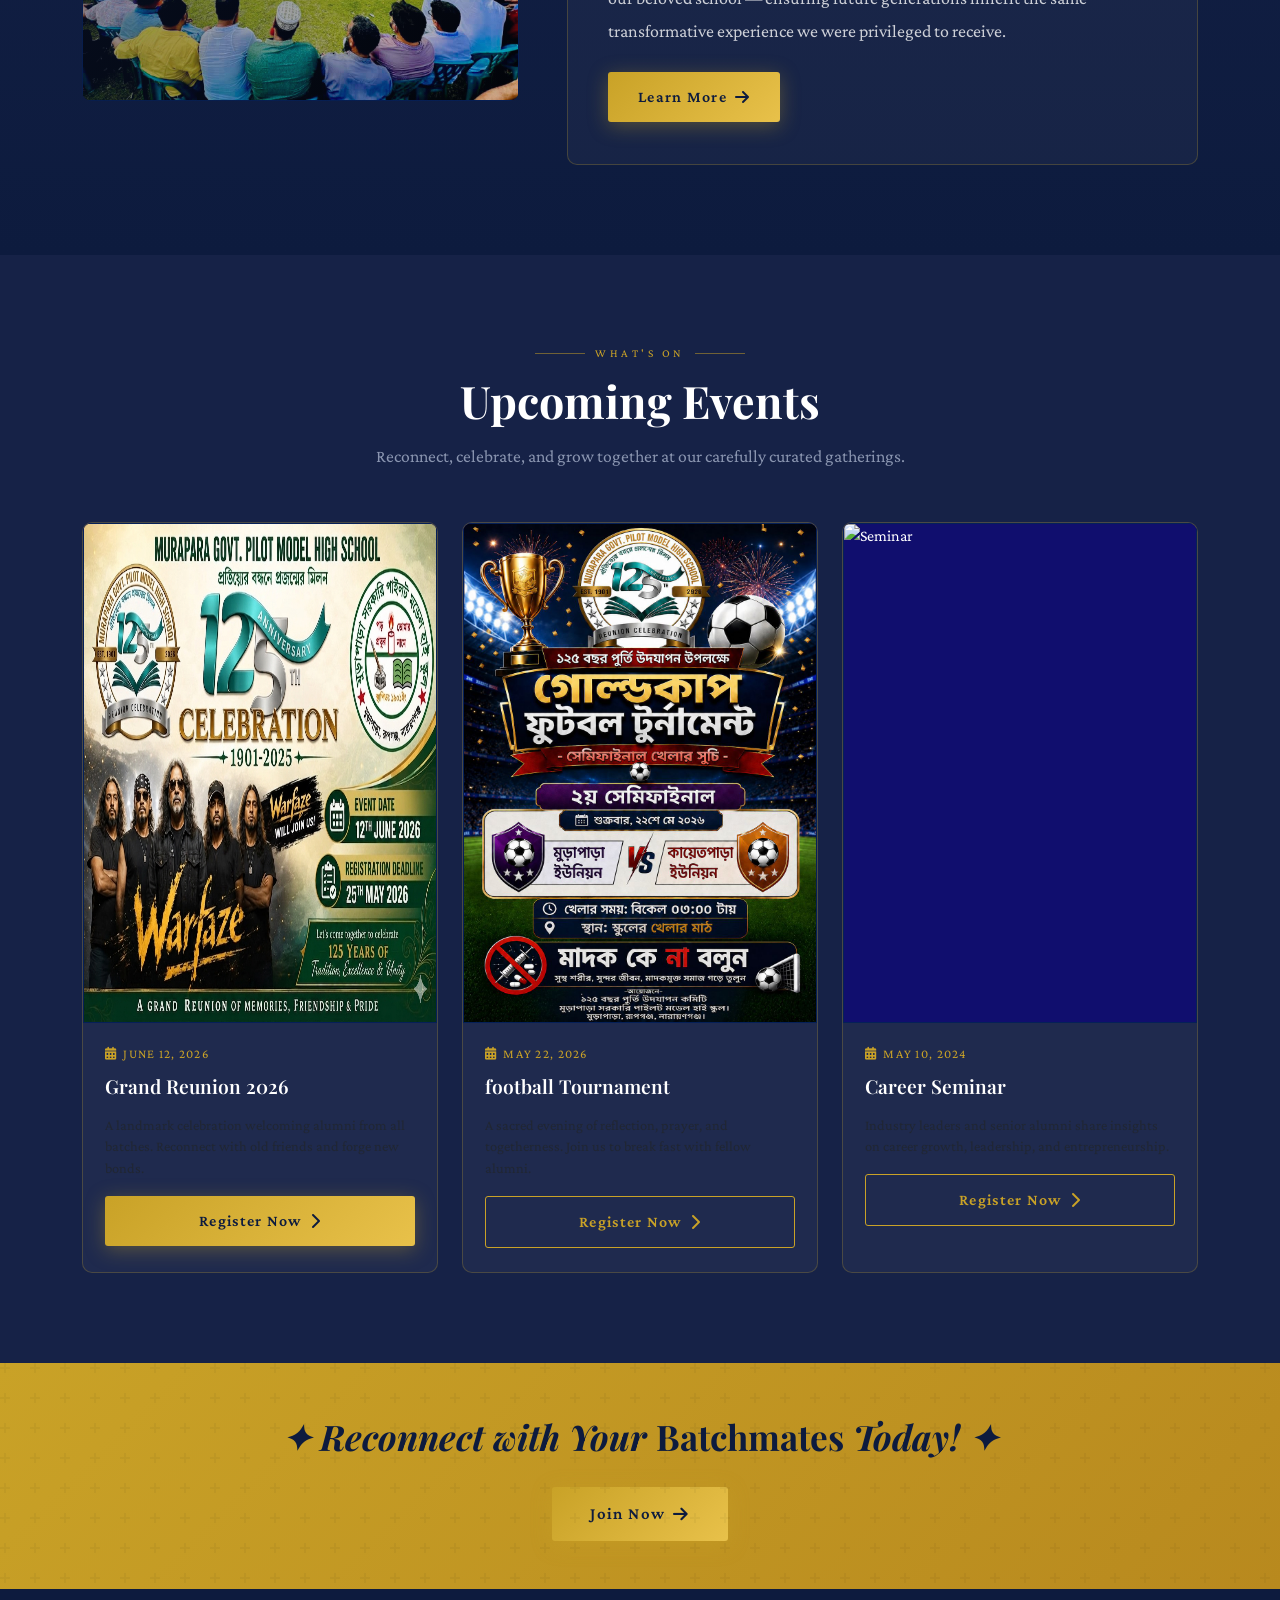
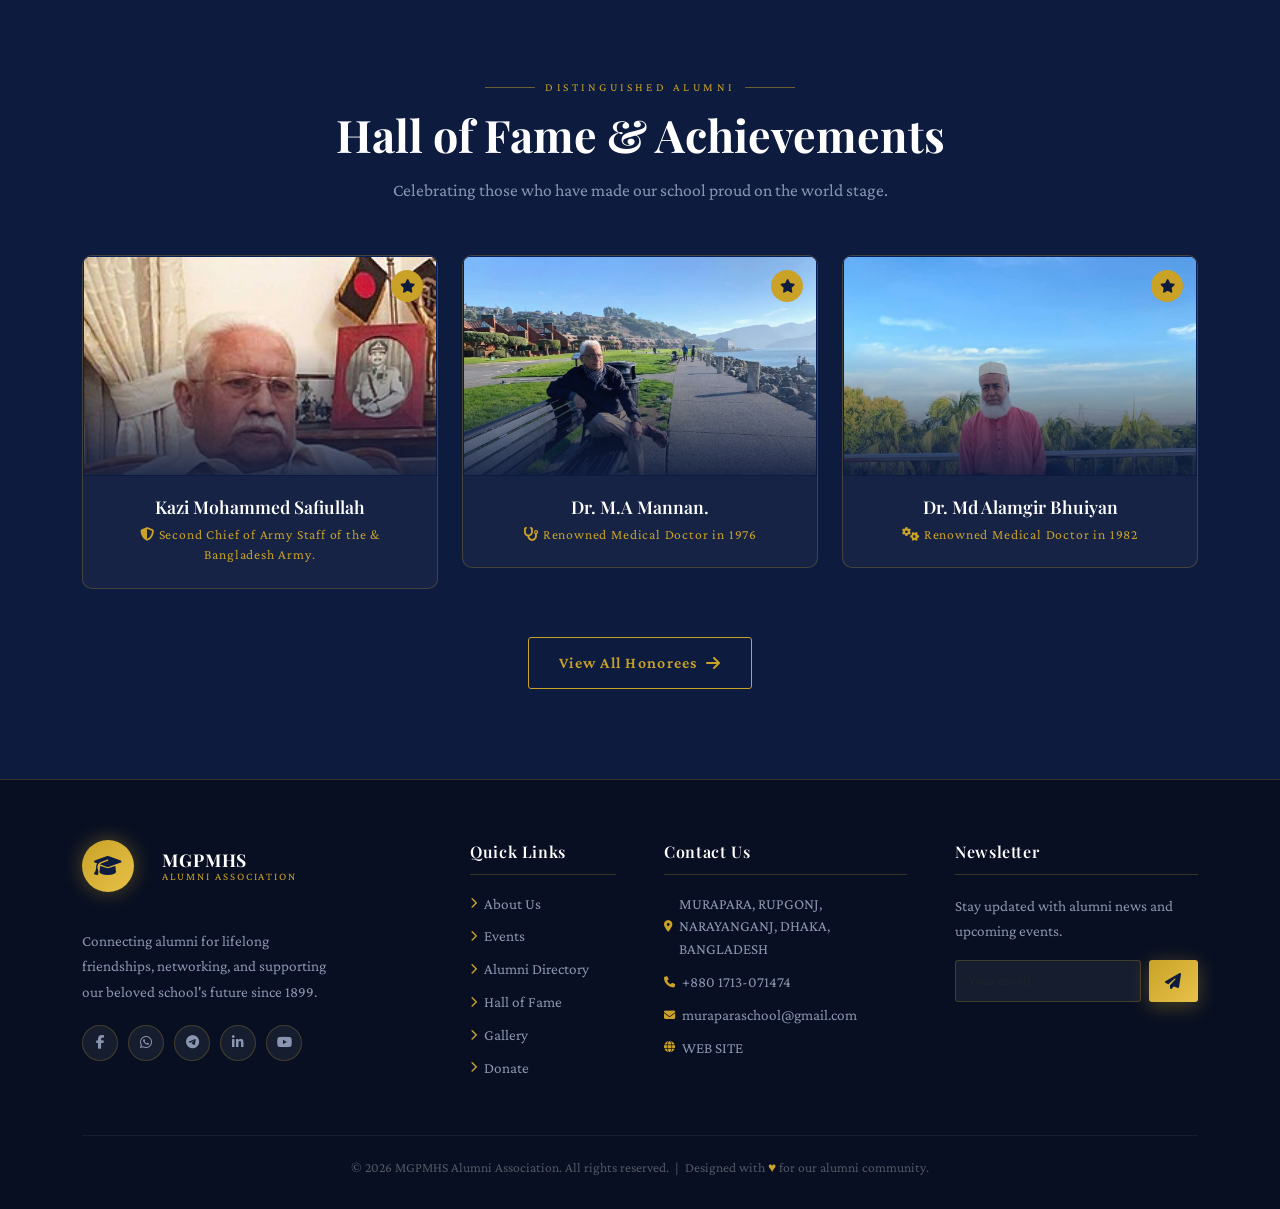
==== commit 0620b943: "event section adjustment" ====
--- a/index.html
+++ b/index.html
@@ -149,7 +149,7 @@
         <div class="event-card h-100">
           <div class="event-img">
             <img src="event-img/banner-announcement.png" alt="Grand Reunion" class="fade-image" />
-            <span class="event-badge">Featured</span>
+            <!-- <span class="event-badge">Featured</span> -->
           </div>
           <div class="event-body">
             <div class="event-date"><i class="fas fa-calendar-alt"></i> JUNE 12, 2026</div>
--- a/css/index-file.css
+++ b/css/index-file.css
@@ -402,13 +402,15 @@
       border-color: var(--gold);
     }
     .event-img {
-      height: 200px;
+      height: 500px;
       overflow: hidden;
       position: relative;
     }
     .event-img img {
+      display: block;
       width: 100%; height: 100%;
-      object-fit: cover;
+      /*object-fit: cover;*/
+      object-position: center center;
       transition: transform 0.5s;
     }
     .event-card:hover .event-img img { transform: scale(1.06); }
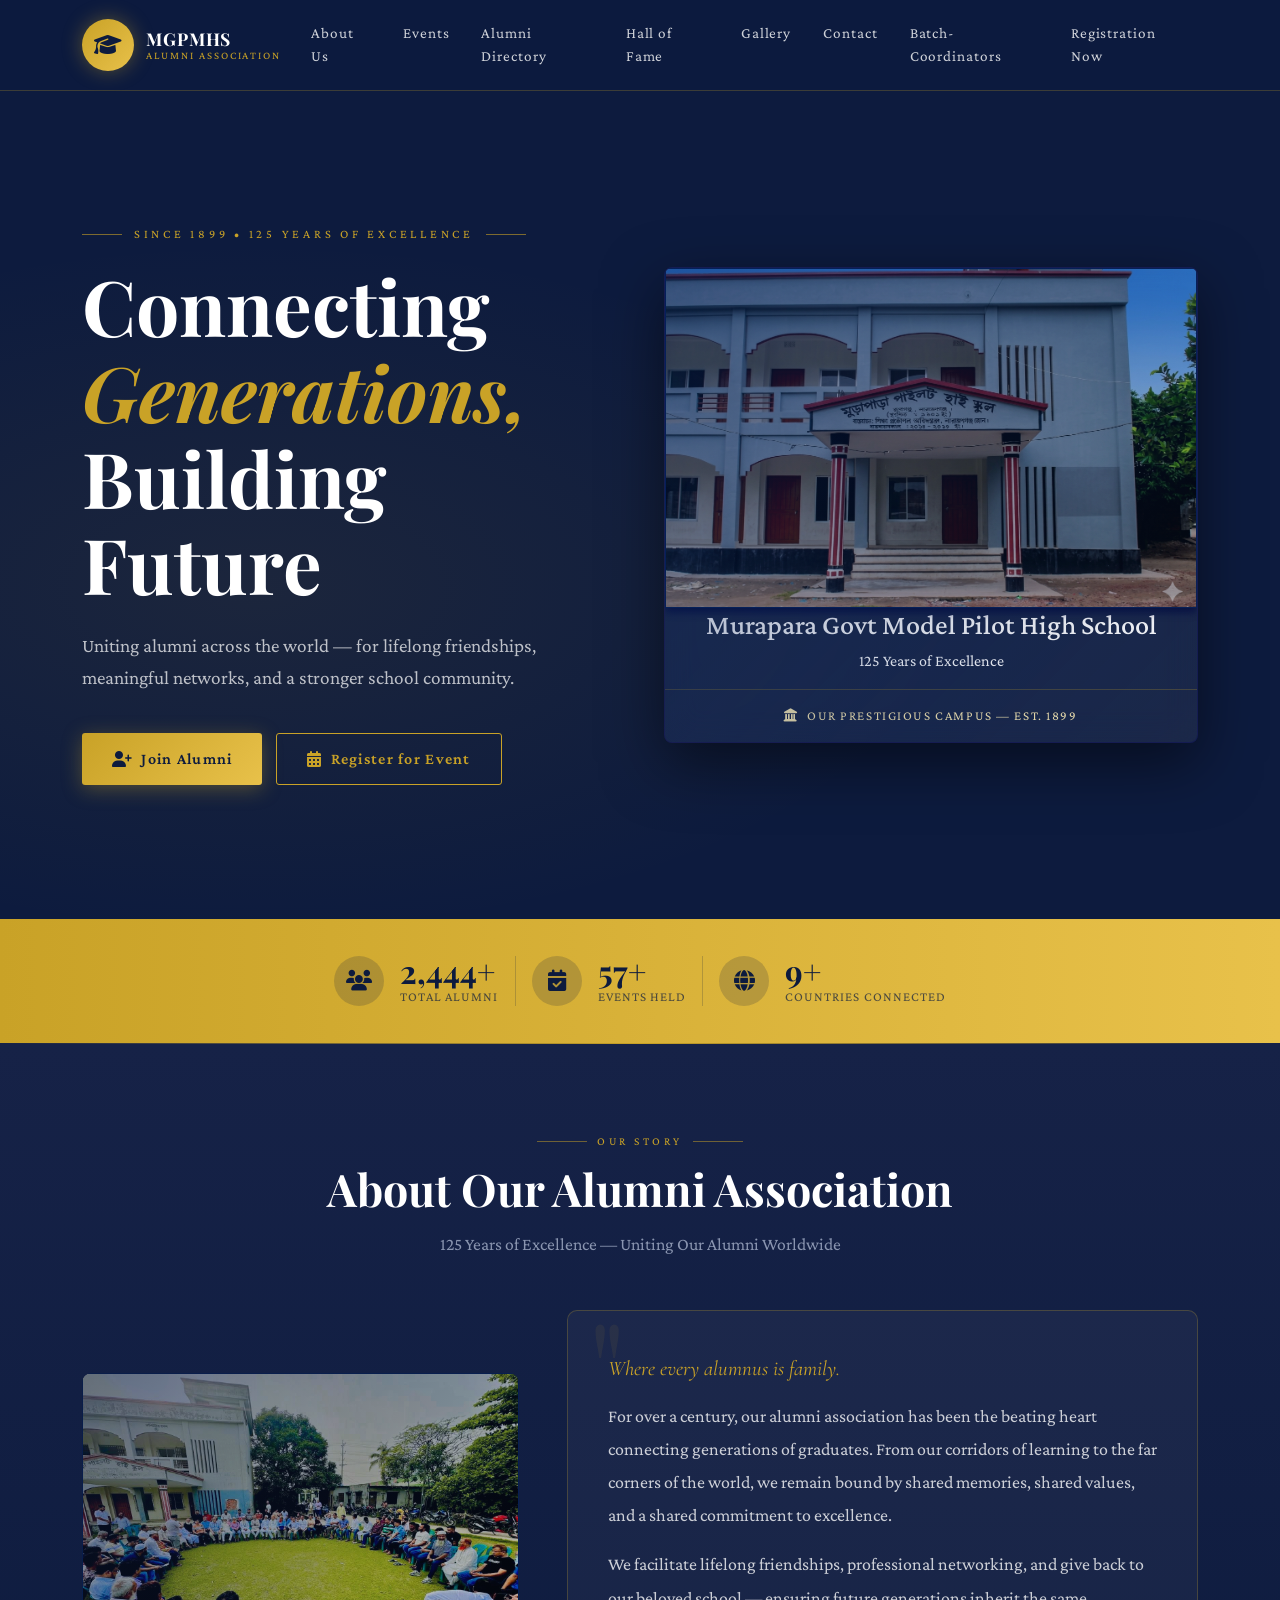
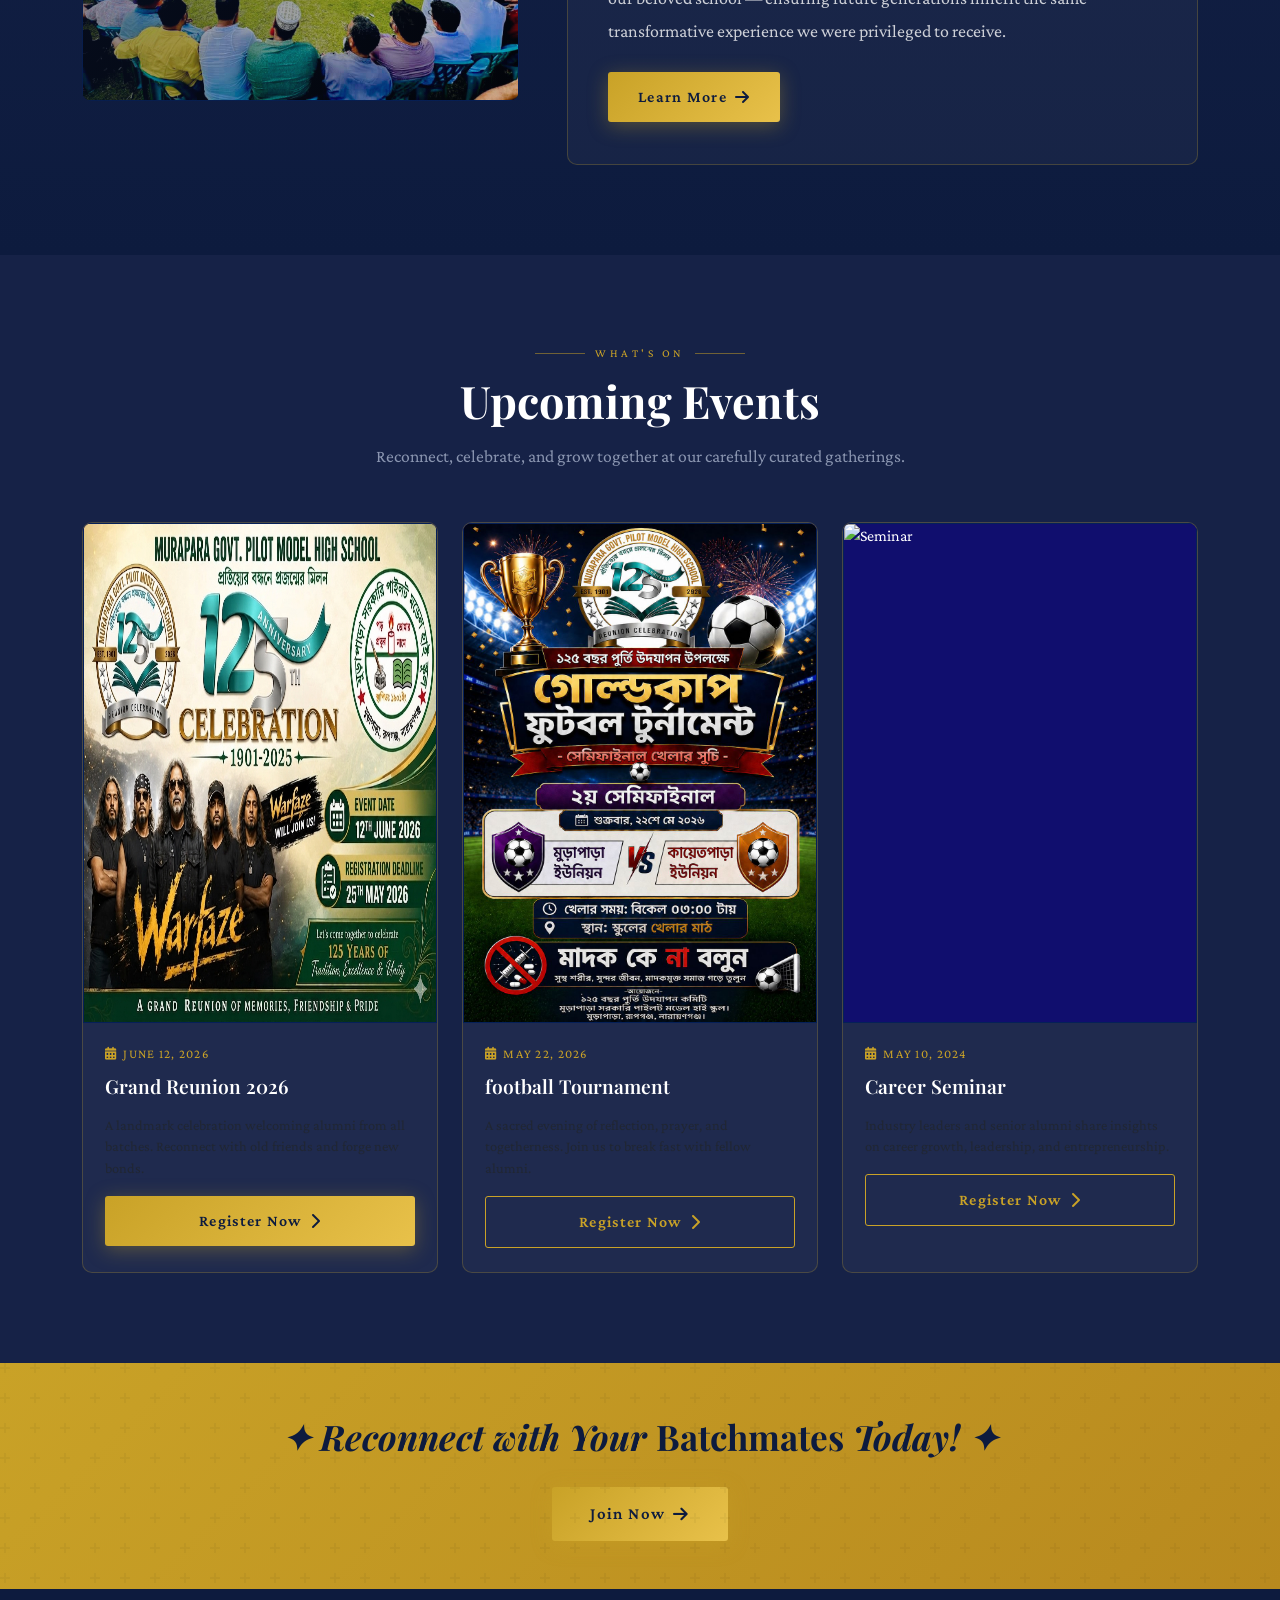
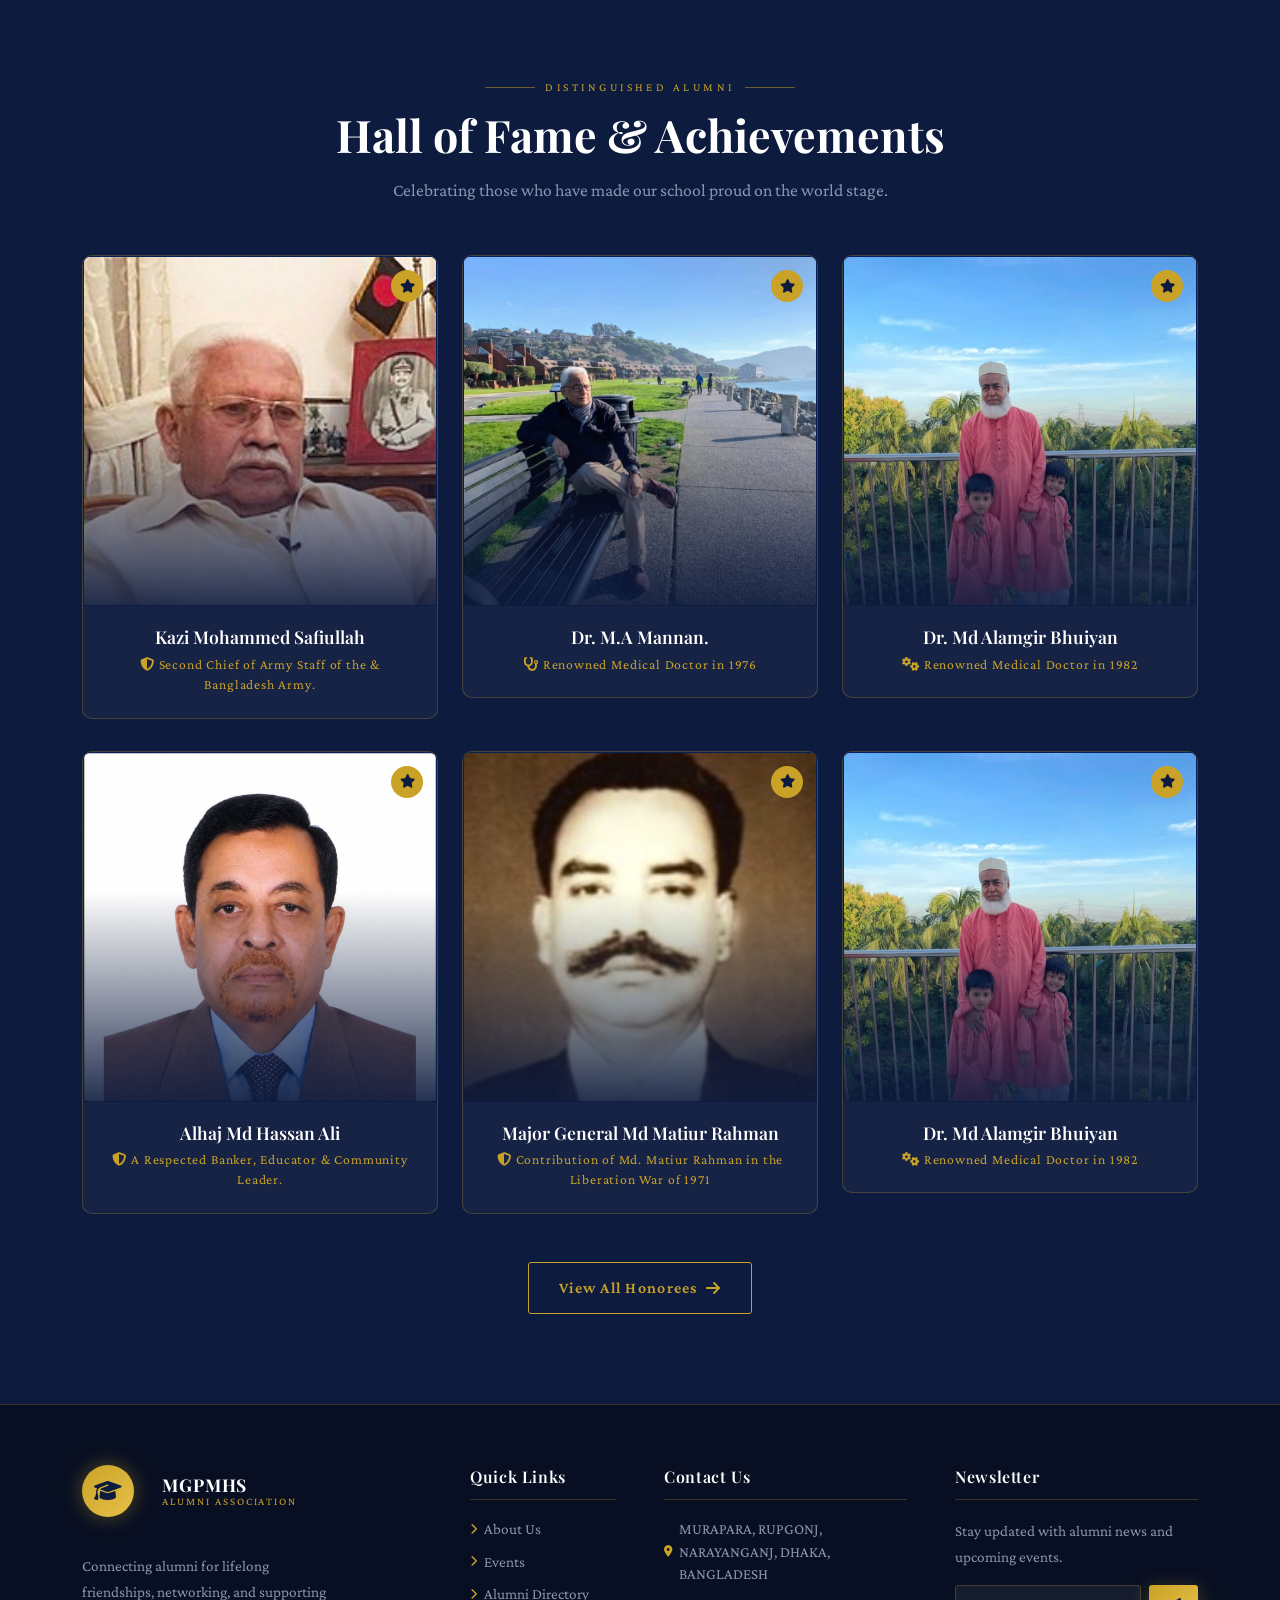
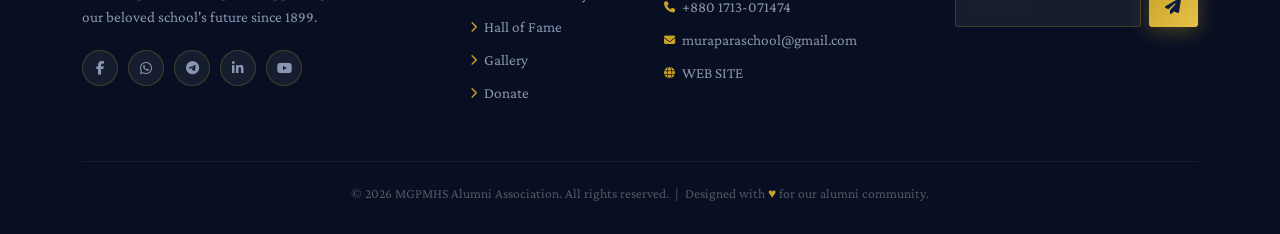
==== commit c7c0baaa: "hall of fame image added" ====
--- a/index.html
+++ b/index.html
@@ -242,6 +242,44 @@
         </div>
       </div>
     </div>
+    <div class="row g-4 mt-2">
+      <div class="col-md-4 col-sm-6 reveal">
+        <div class="hof-card">
+          <div class="hof-award"><i class="fas fa-star"></i></div>
+          <div class="hof-img">
+            <img src="img/fall-of-fame/Alhaj Md Hassan Ali.jpeg" alt="Alhaj Md Hassan Ali" class="fade-image" />
+          </div>
+          <div class="hof-body">
+            <div class="hof-name">Alhaj Md Hassan Ali</div>
+            <div class="hof-role"><i class="fas fa-shield-alt me-1"></i>A Respected Banker, Educator & Community Leader.</div>
+          </div>
+        </div>
+      </div>
+      <div class="col-md-4 col-sm-6 reveal" style="transition-delay:0.15s">
+        <div class="hof-card">
+          <div class="hof-award"><i class="fas fa-star"></i></div>
+          <div class="hof-img">
+            <img src="img/fall-of-fame/major General Md matiur Rahman.png" alt="Major General Md Matiur Rahman" class="fade-image" />
+          </div>
+          <div class="hof-body">
+            <div class="hof-name">Major General Md Matiur Rahman</div>
+            <div class="hof-role"><i class="fas fa-shield-alt me-1"></i>Contribution of Md. Matiur Rahman in the Liberation War of 1971</div>
+          </div>
+        </div>
+      </div>
+      <div class="col-md-4 col-sm-6 reveal" style="transition-delay:0.3s">
+        <div class="hof-card">
+          <div class="hof-award"><i class="fas fa-star"></i></div>
+          <div class="hof-img">
+            <img src="img/fall-of-fame/Dr Md Alamgir Bhuiyan.jpeg" alt="Dr. Md Alamgir Bhuiyan" class="fade-image" />
+          </div>
+          <div class="hof-body">
+            <div class="hof-name">Dr. Md Alamgir Bhuiyan</div>
+            <div class="hof-role"><i class="fas fa-cogs me-1"></i>Renowned Medical Doctor in 1982</div>
+          </div>
+        </div>
+      </div>
+    </div>
 
     <div class="text-center mt-5 reveal">
       <a href="#" class="btn-outline-gold">View All Honorees <i class="fas fa-arrow-right"></i></a>
--- a/css/index-file.css
+++ b/css/index-file.css
@@ -485,7 +485,7 @@
       box-shadow: 0 14px 40px rgba(201,162,39,0.15);
     }
     .hof-img {
-      height: 220px;
+      height: 350px;
       overflow: hidden;
       position: relative;
     }
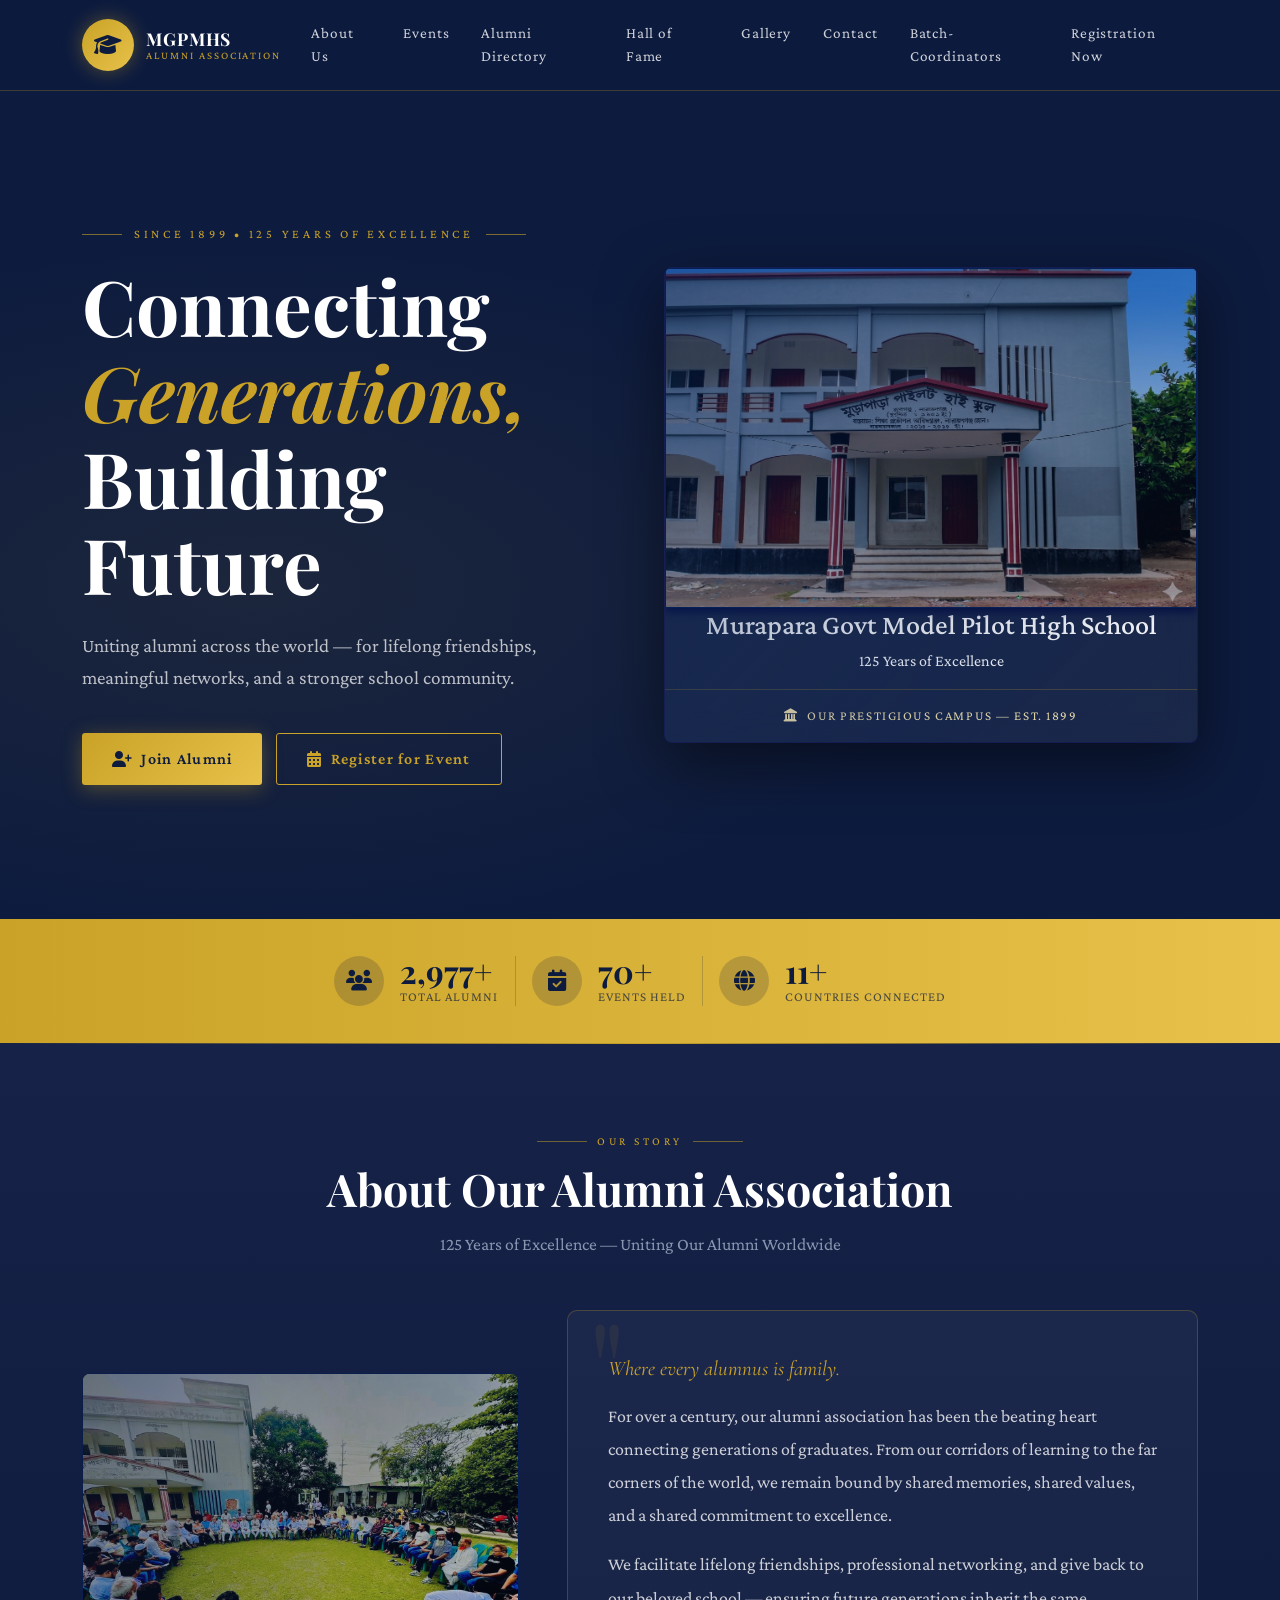
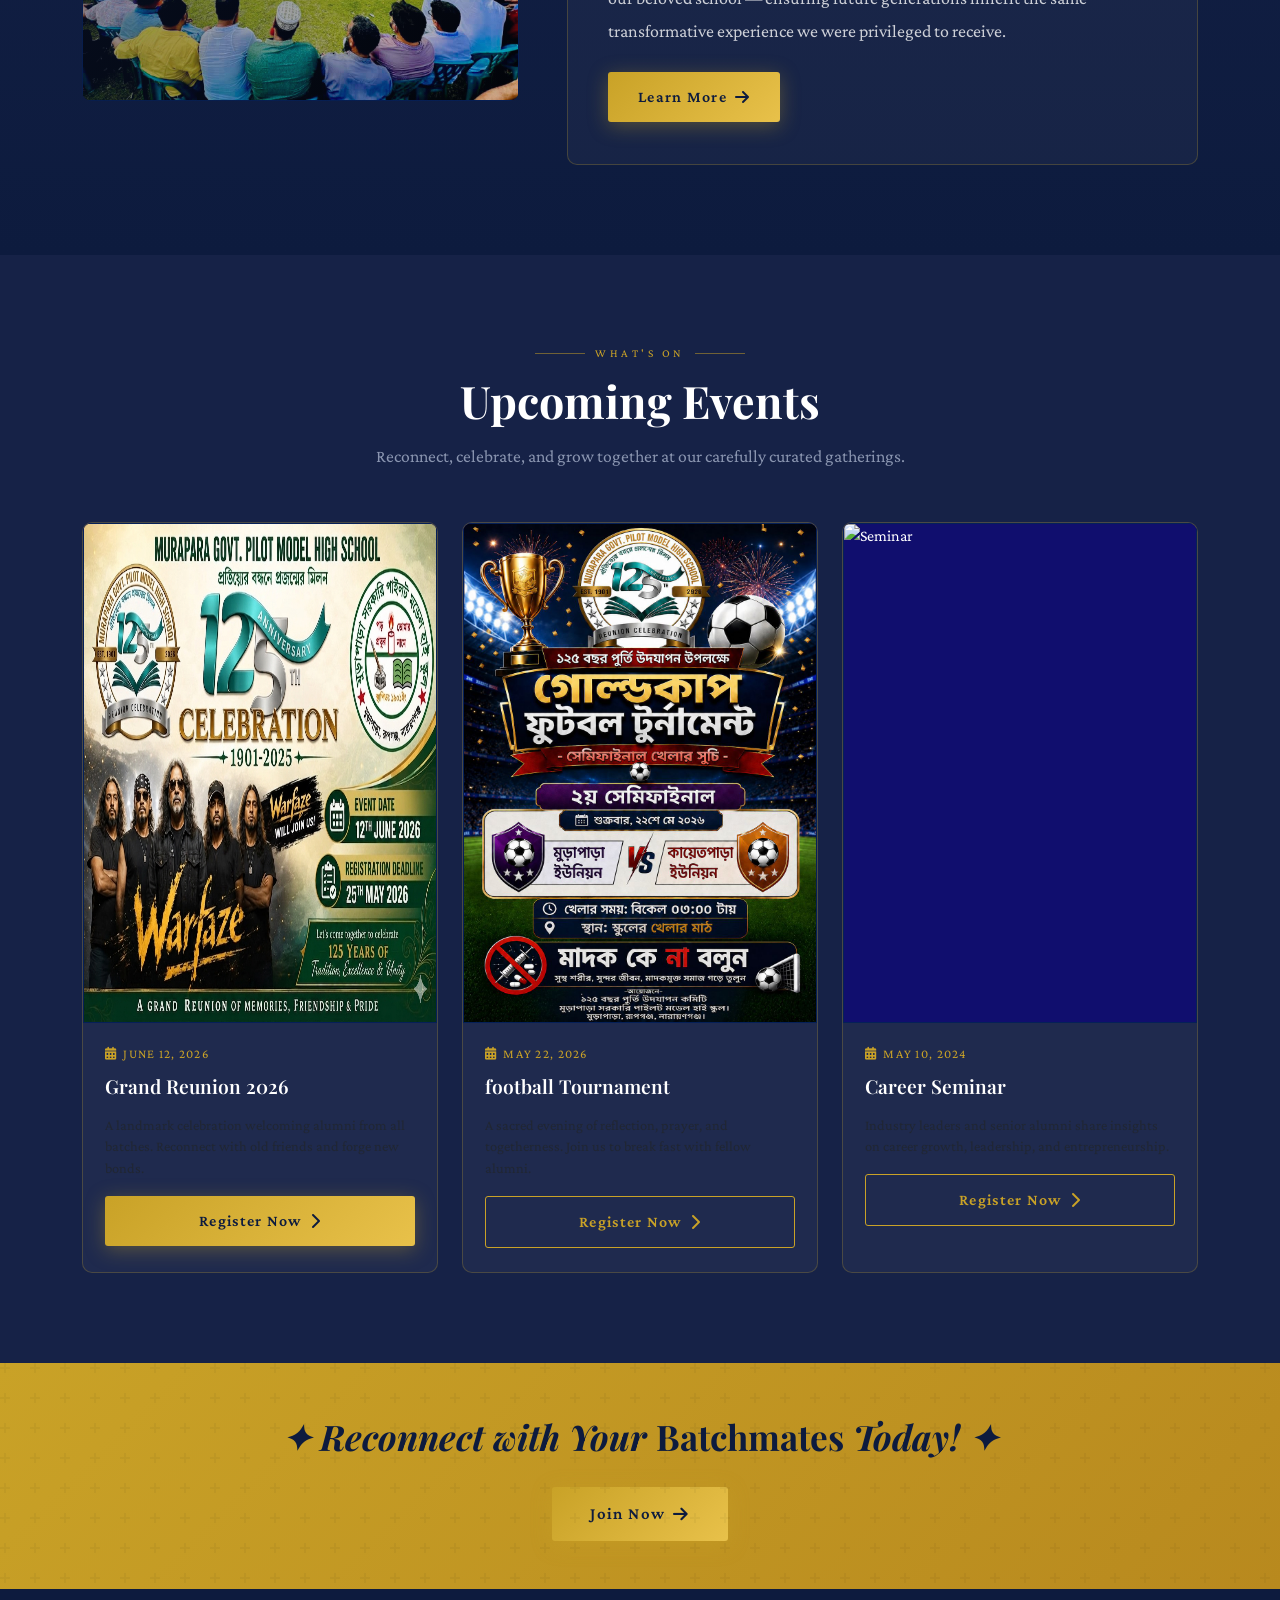
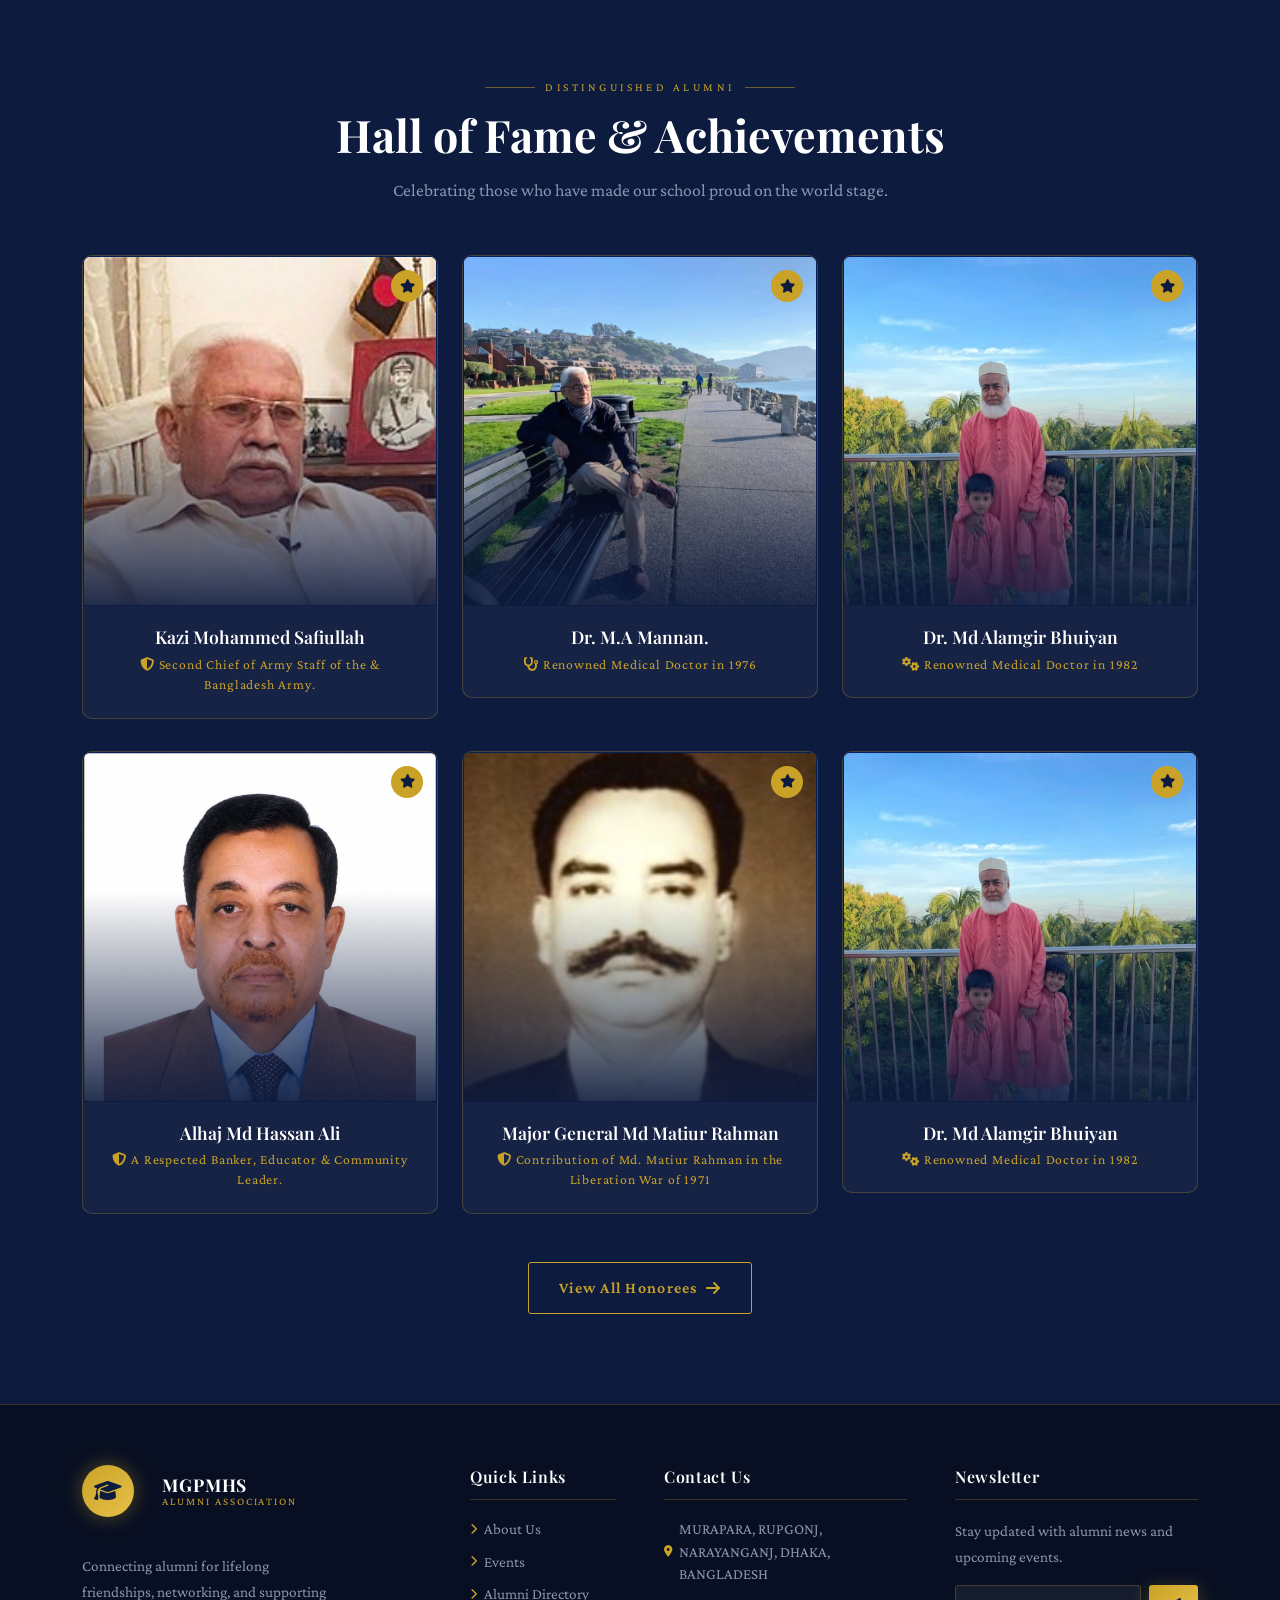
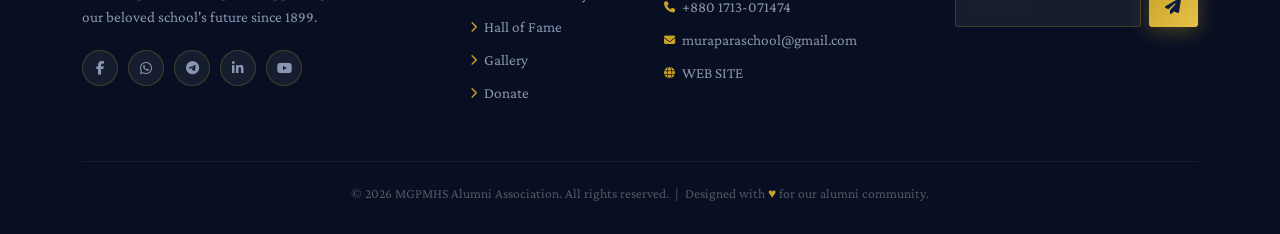
==== commit 6361610f: "registration expired file added" ====
--- a/index.html
+++ b/index.html
@@ -36,7 +36,7 @@
         <li class="nav-item"><a class="nav-link" href="pages/batch-gallery.html">Gallery</a></li>
         <li class="nav-item"><a class="nav-link" href="#contact">Contact</a></li>
         <li class="nav-item"><a class="nav-link" href="https://sites.google.com/view/mgpmhs-reunion-125/contact-info">Batch-Coordinators</a></li>
-        <li class="nav-item"><a class="nav-link" href="https://docs.google.com/forms/d/e/1FAIpQLSexXu-Vzb923PG2kLrNU1-hk9cSu6IWhmKYgl7p8d4VWXSdyw/viewform">Registration Now</a></li>
+        <li class="nav-item"><a class="nav-link" href="pages/registration validation expired.pdf">Registration Now</a></li>
       </ul>
     </div>
   </div>
@@ -52,7 +52,7 @@
         <h1>Connecting <span>Generations,</span><br>Building Future</h1>
         <p class="hero-sub">Uniting alumni across the world — for lifelong friendships, meaningful networks, and a stronger school community.</p>
         <div class="hero-btns">
-          <a href="https://sites.google.com/view/mgpmhs-reunion-125/registration-info" class="btn-gold"><i class="fas fa-user-plus"></i> Join Alumni</a>
+          <a href="pages/registration validation expired.pdf" class="btn-gold"><i class="fas fa-user-plus"></i> Join Alumni</a>
           <a href="#events" class="btn-outline-gold"><i class="fas fa-calendar-alt"></i> Register for Event</a>
         </div>
       </div>
@@ -155,7 +155,7 @@
             <div class="event-date"><i class="fas fa-calendar-alt"></i> JUNE 12, 2026</div>
             <div class="event-title">Grand Reunion 2026</div>
             <p class="text-muted mb-3" style="font-size:0.9rem">A landmark celebration welcoming alumni from all batches. Reconnect with old friends and forge new bonds.</p>
-            <a href="https://sites.google.com/view/mgpmhs-reunion-125/registration-info" class="btn-gold w-100 justify-content-center">Register Now <i class="fas fa-chevron-right"></i></a>
+            <a href="pages/registration validation expired.pdf" class="btn-gold w-100 justify-content-center">Register Now <i class="fas fa-chevron-right"></i></a>
           </div>
         </div>
       </div>
@@ -168,7 +168,7 @@
             <div class="event-date"><i class="fas fa-calendar-alt"></i> MAY 22, 2026</div>
             <div class="event-title">football Tournament</div>
             <p class="text-muted mb-3" style="font-size:0.9rem">A sacred evening of reflection, prayer, and togetherness. Join us to break fast with fellow alumni.</p>
-            <a href="https://sites.google.com/view/mgpmhs-reunion-125/registration-info" class="btn-outline-gold w-100 justify-content-center">Register Now <i class="fas fa-chevron-right"></i></a>
+            <a href="pages/registration validation expired.pdf" class="btn-outline-gold w-100 justify-content-center">Register Now <i class="fas fa-chevron-right"></i></a>
           </div>
         </div>
       </div>
@@ -181,7 +181,7 @@
             <div class="event-date"><i class="fas fa-calendar-alt"></i> May 10, 2024</div>
             <div class="event-title">Career Seminar</div>
             <p class="text-muted mb-3" style="font-size:0.9rem">Industry leaders and senior alumni share insights on career growth, leadership, and entrepreneurship.</p>
-            <a href="https://sites.google.com/view/mgpmhs-reunion-125/registration-info" class="btn-outline-gold w-100 justify-content-center">Register Now <i class="fas fa-chevron-right"></i></a>
+            <a href="pages/registration validation expired.pdf" class="btn-outline-gold w-100 justify-content-center">Register Now <i class="fas fa-chevron-right"></i></a>
           </div>
         </div>
       </div>
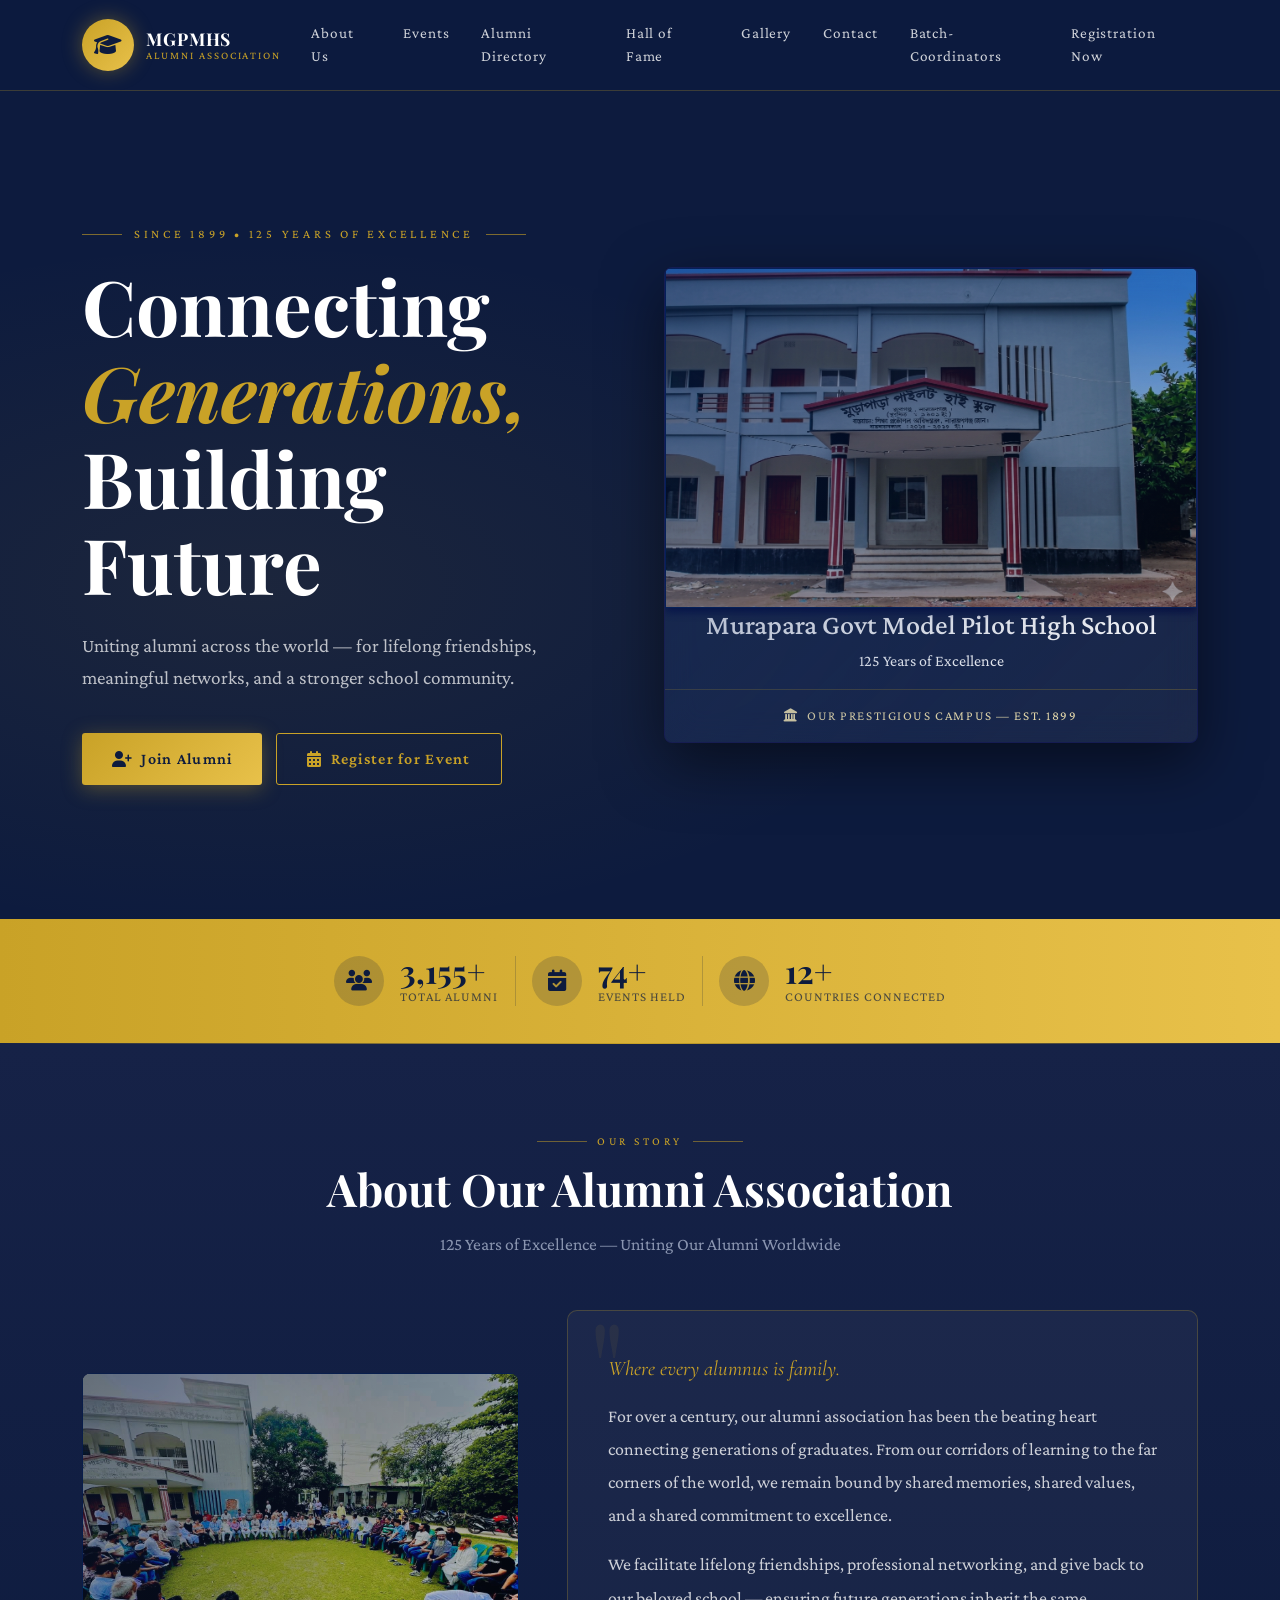
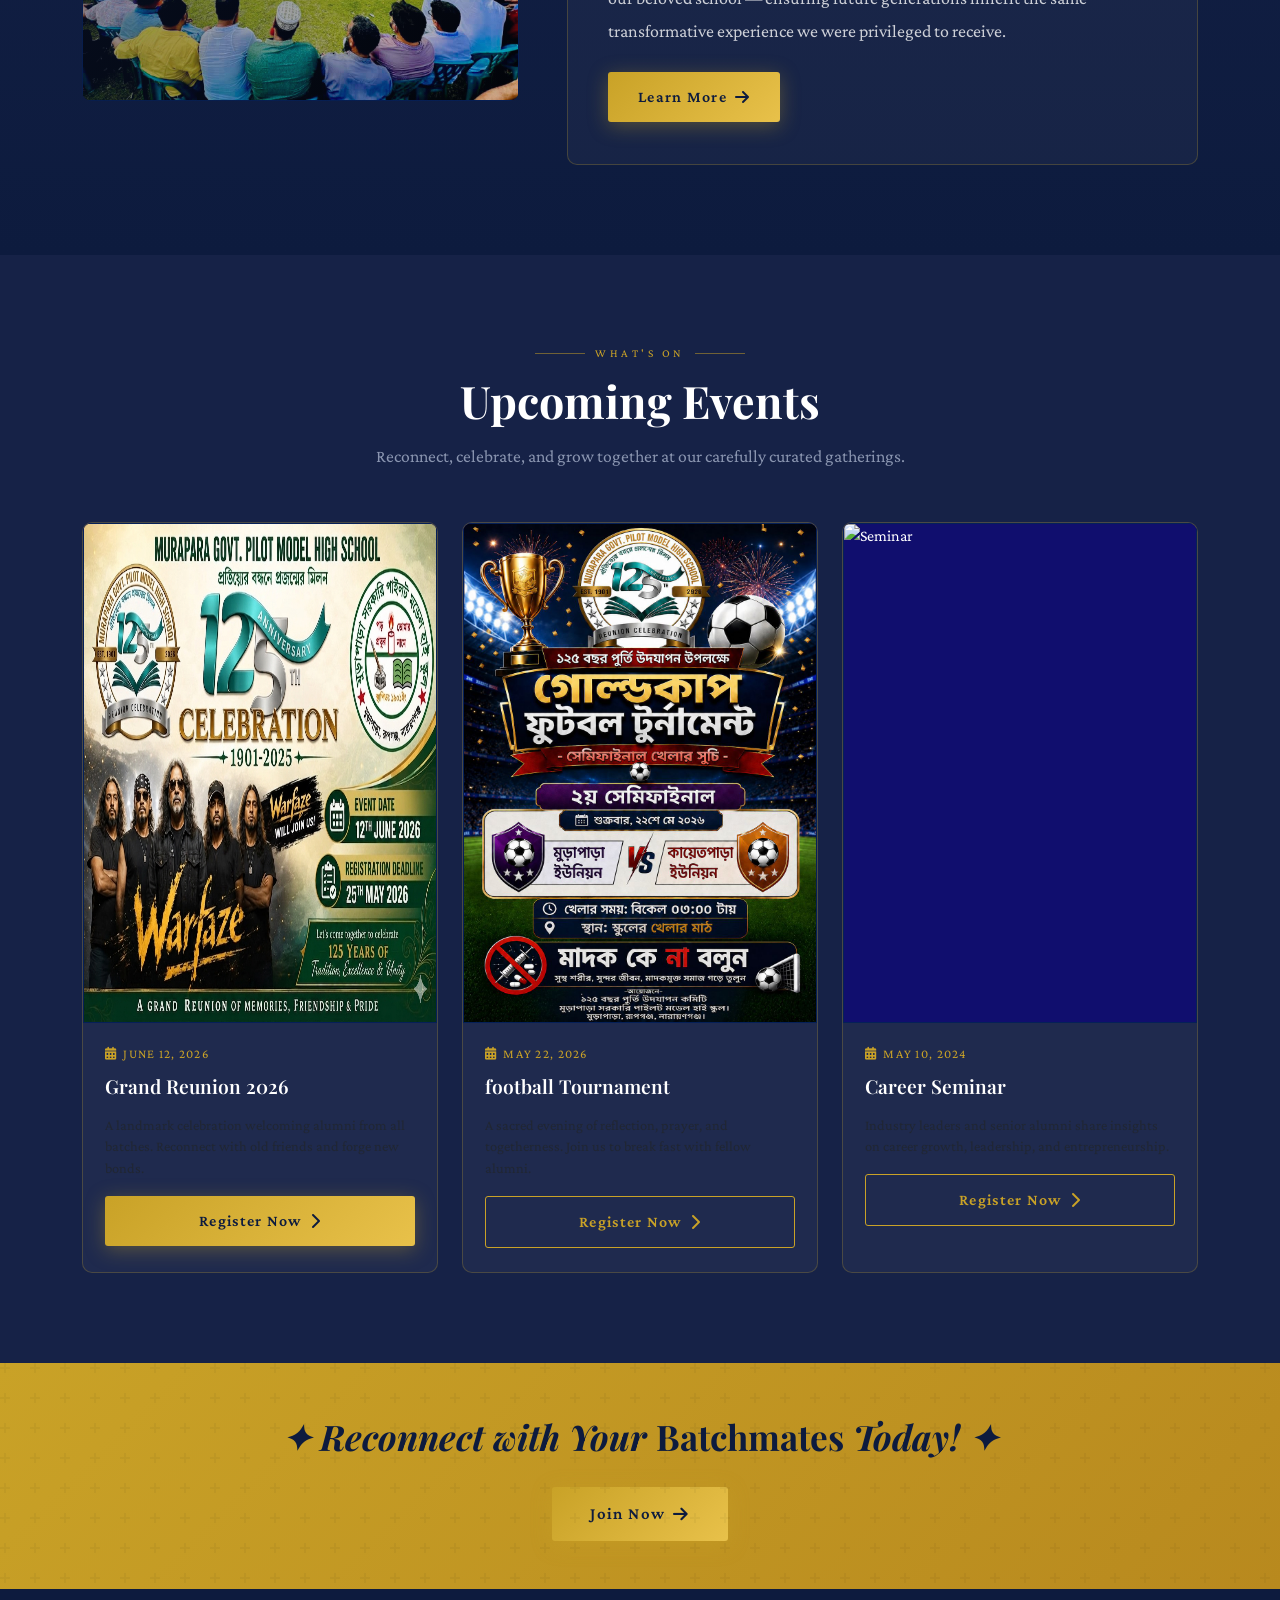
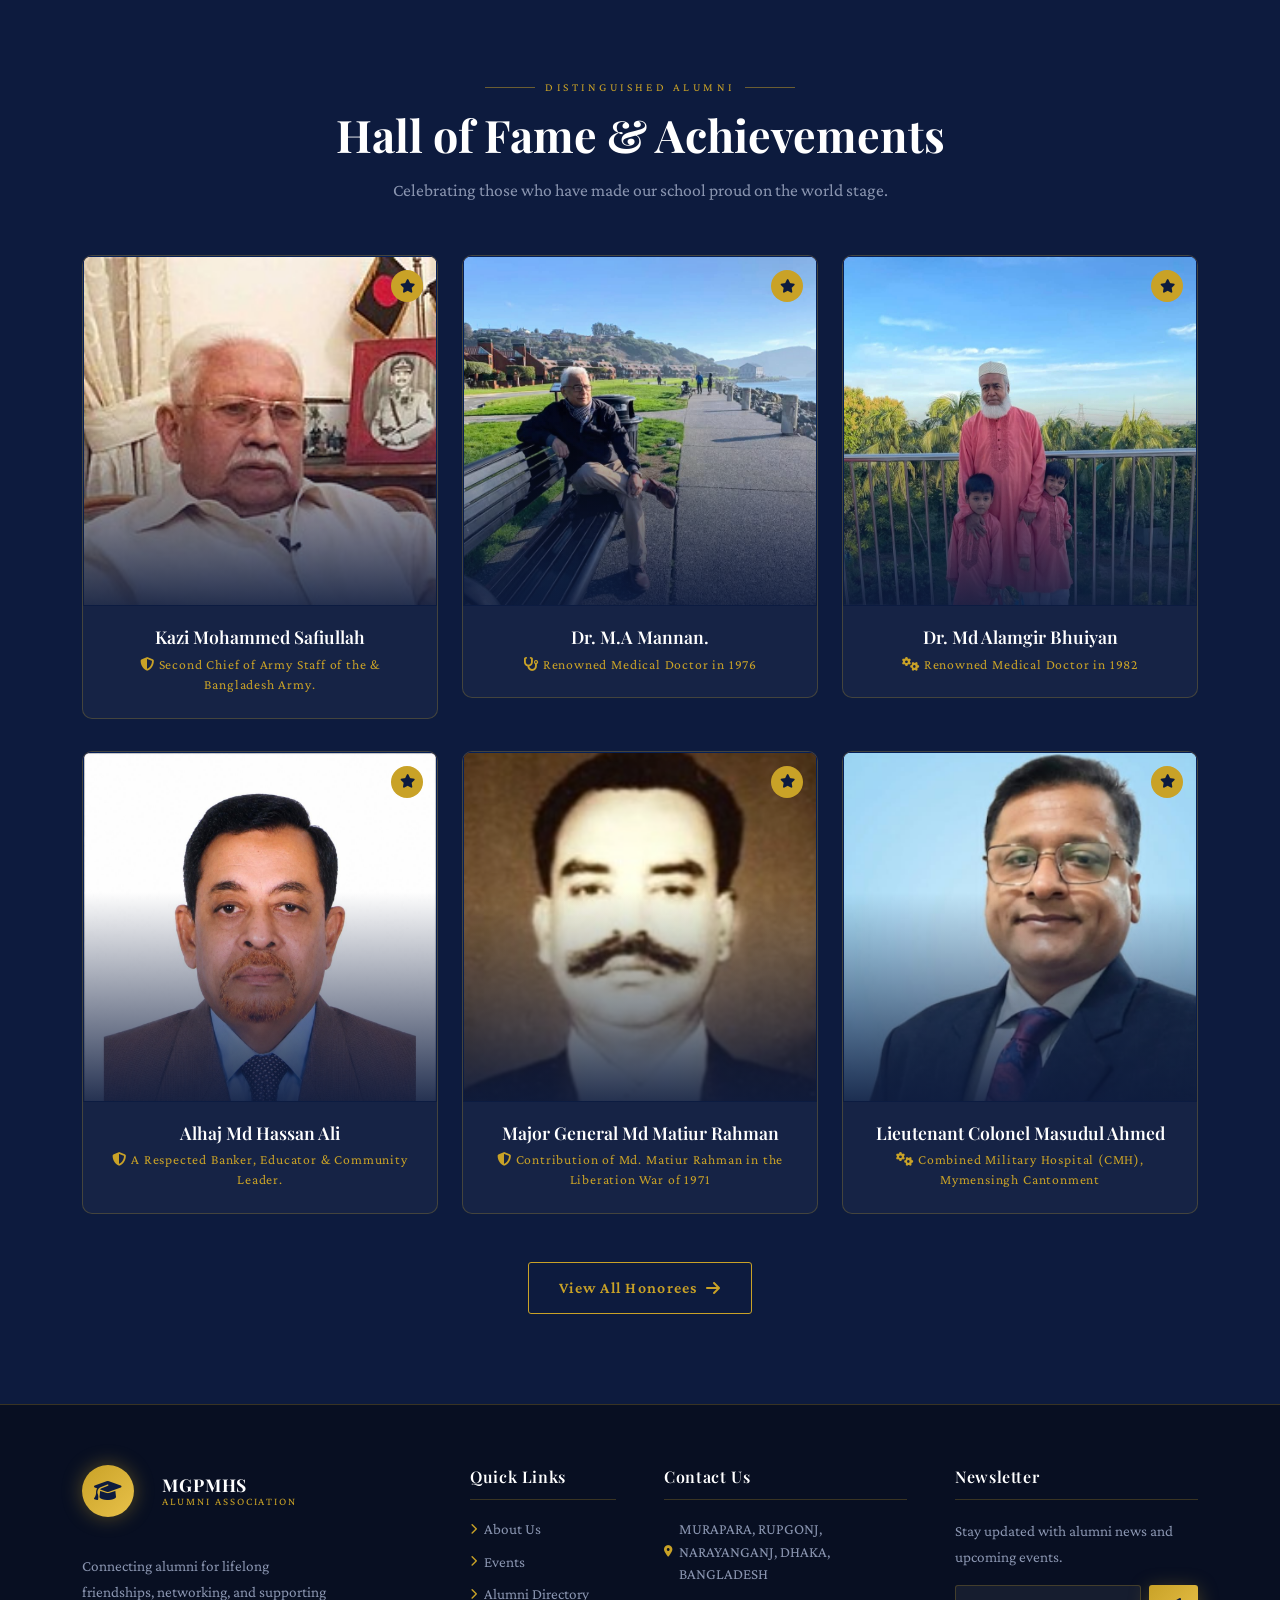
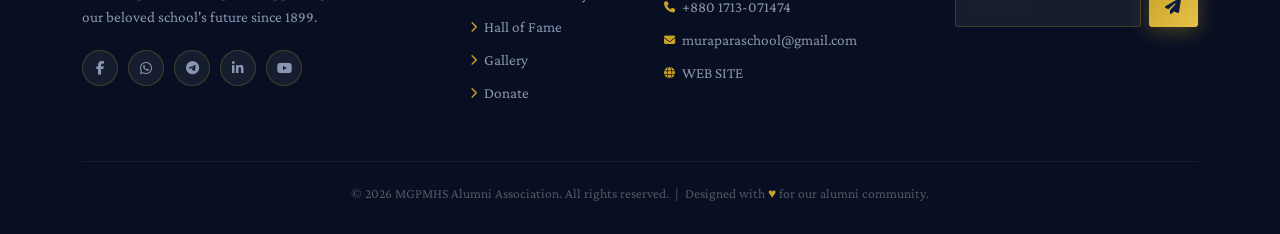
==== commit 5872e496: "hall of fame added image" ====
--- a/index.html
+++ b/index.html
@@ -271,11 +271,11 @@
         <div class="hof-card">
           <div class="hof-award"><i class="fas fa-star"></i></div>
           <div class="hof-img">
-            <img src="img/fall-of-fame/Dr Md Alamgir Bhuiyan.jpeg" alt="Dr. Md Alamgir Bhuiyan" class="fade-image" />
-          </div>
-          <div class="hof-body">
-            <div class="hof-name">Dr. Md Alamgir Bhuiyan</div>
-            <div class="hof-role"><i class="fas fa-cogs me-1"></i>Renowned Medical Doctor in 1982</div>
+            <img src="img/fall-of-fame/Lieutenant Colonel Masudul Ahmed.png" alt="Lieutenant Colonel Masudul Ahmed" class="fade-image" />
+          </div>
+          <div class="hof-body">
+            <div class="hof-name">Lieutenant Colonel Masudul Ahmed</div>
+            <div class="hof-role"><i class="fas fa-cogs me-1"></i>Combined Military Hospital (CMH), Mymensingh Cantonment</div>
           </div>
         </div>
       </div>
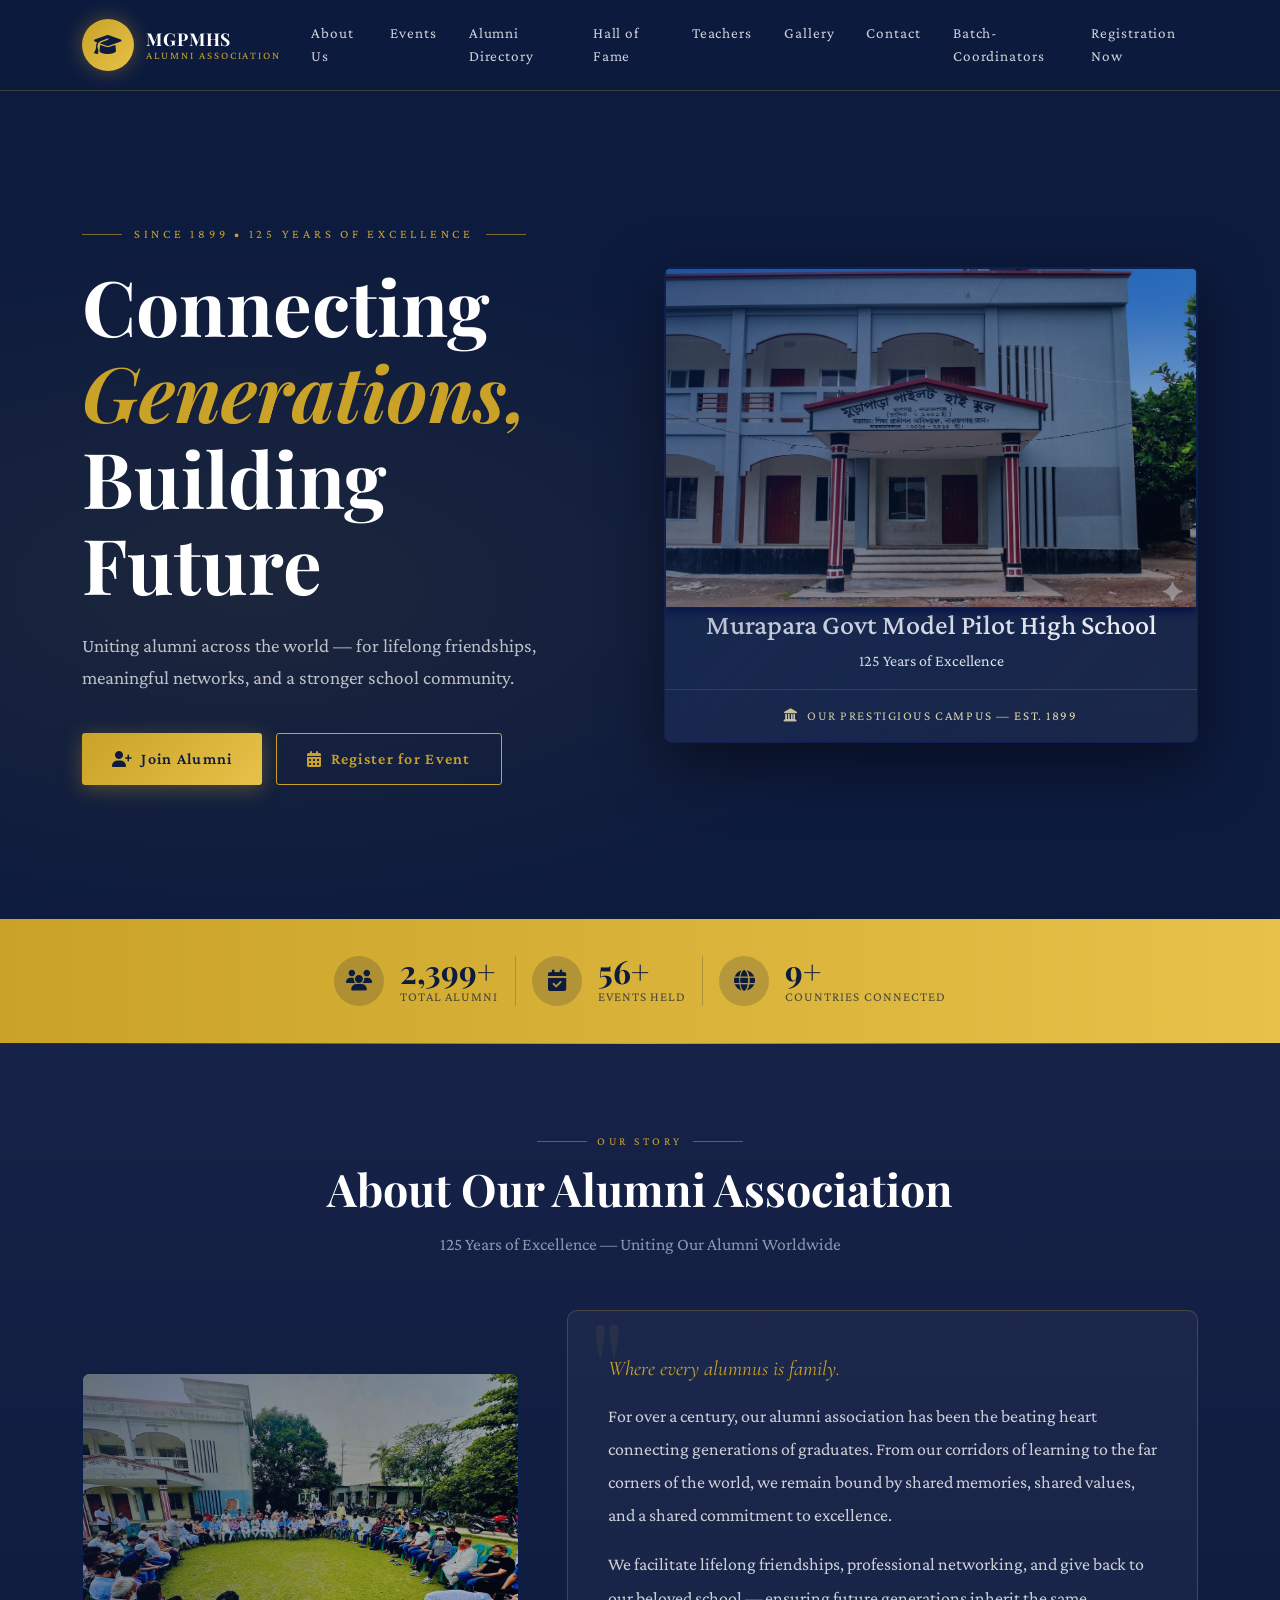
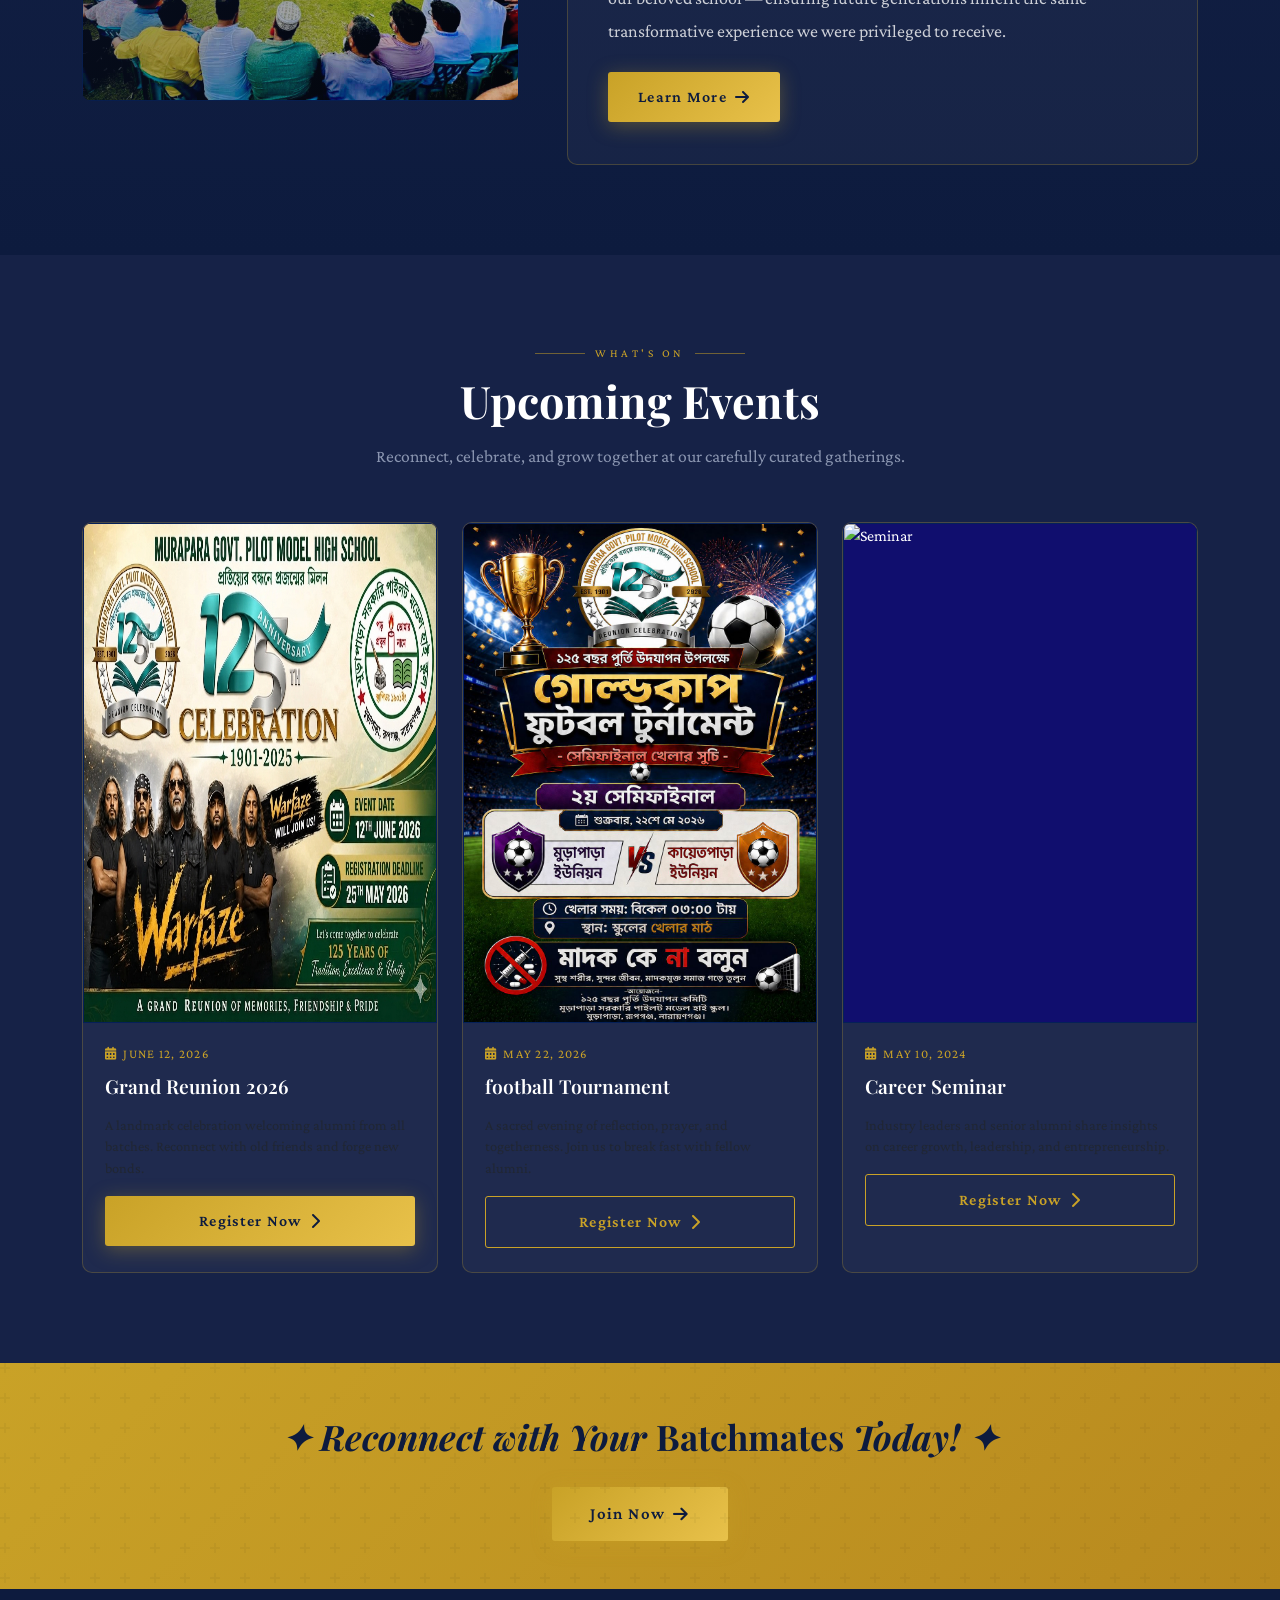
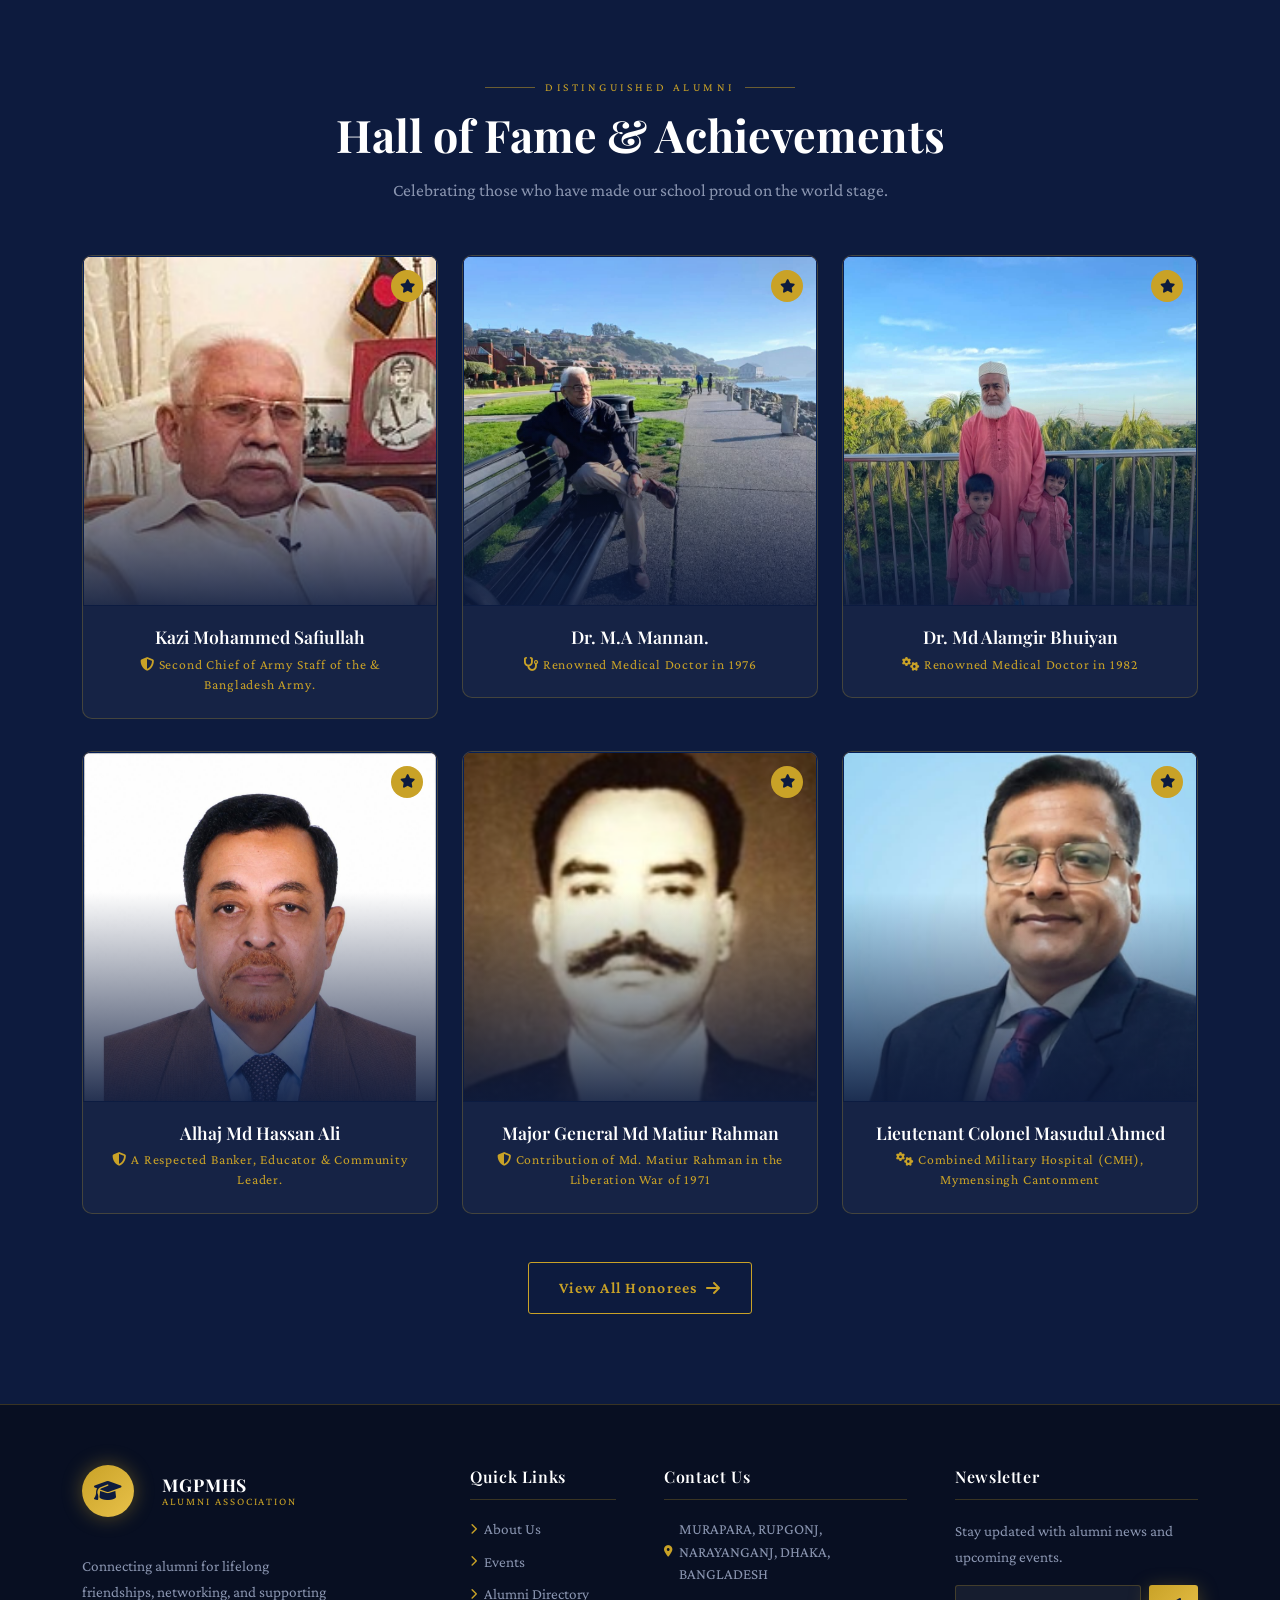
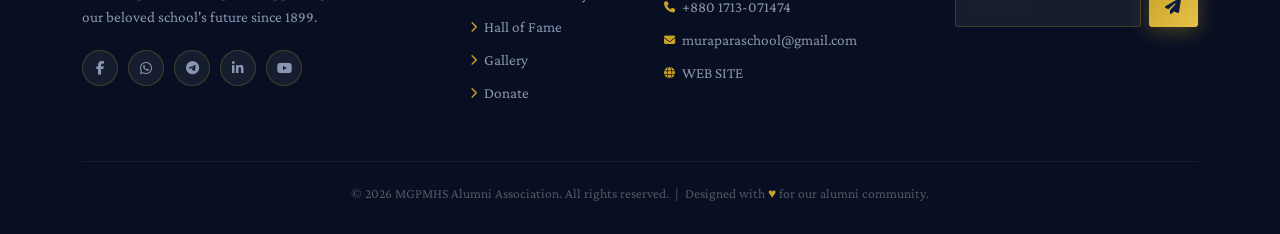
==== commit a51d9f71: "teacher pages added" ====
--- a/index.html
+++ b/index.html
@@ -33,6 +33,7 @@
         <li class="nav-item"><a class="nav-link" href="#events">Events</a></li>
         <li class="nav-item"><a class="nav-link" href="#">Alumni Directory</a></li>
         <li class="nav-item"><a class="nav-link" href="#hof">Hall of Fame</a></li>
+        <li class="nav-item"><a class="nav-link" href="pages/teacher.html">Teachers</a></li>
         <li class="nav-item"><a class="nav-link" href="pages/batch-gallery.html">Gallery</a></li>
         <li class="nav-item"><a class="nav-link" href="#contact">Contact</a></li>
         <li class="nav-item"><a class="nav-link" href="https://sites.google.com/view/mgpmhs-reunion-125/contact-info">Batch-Coordinators</a></li>
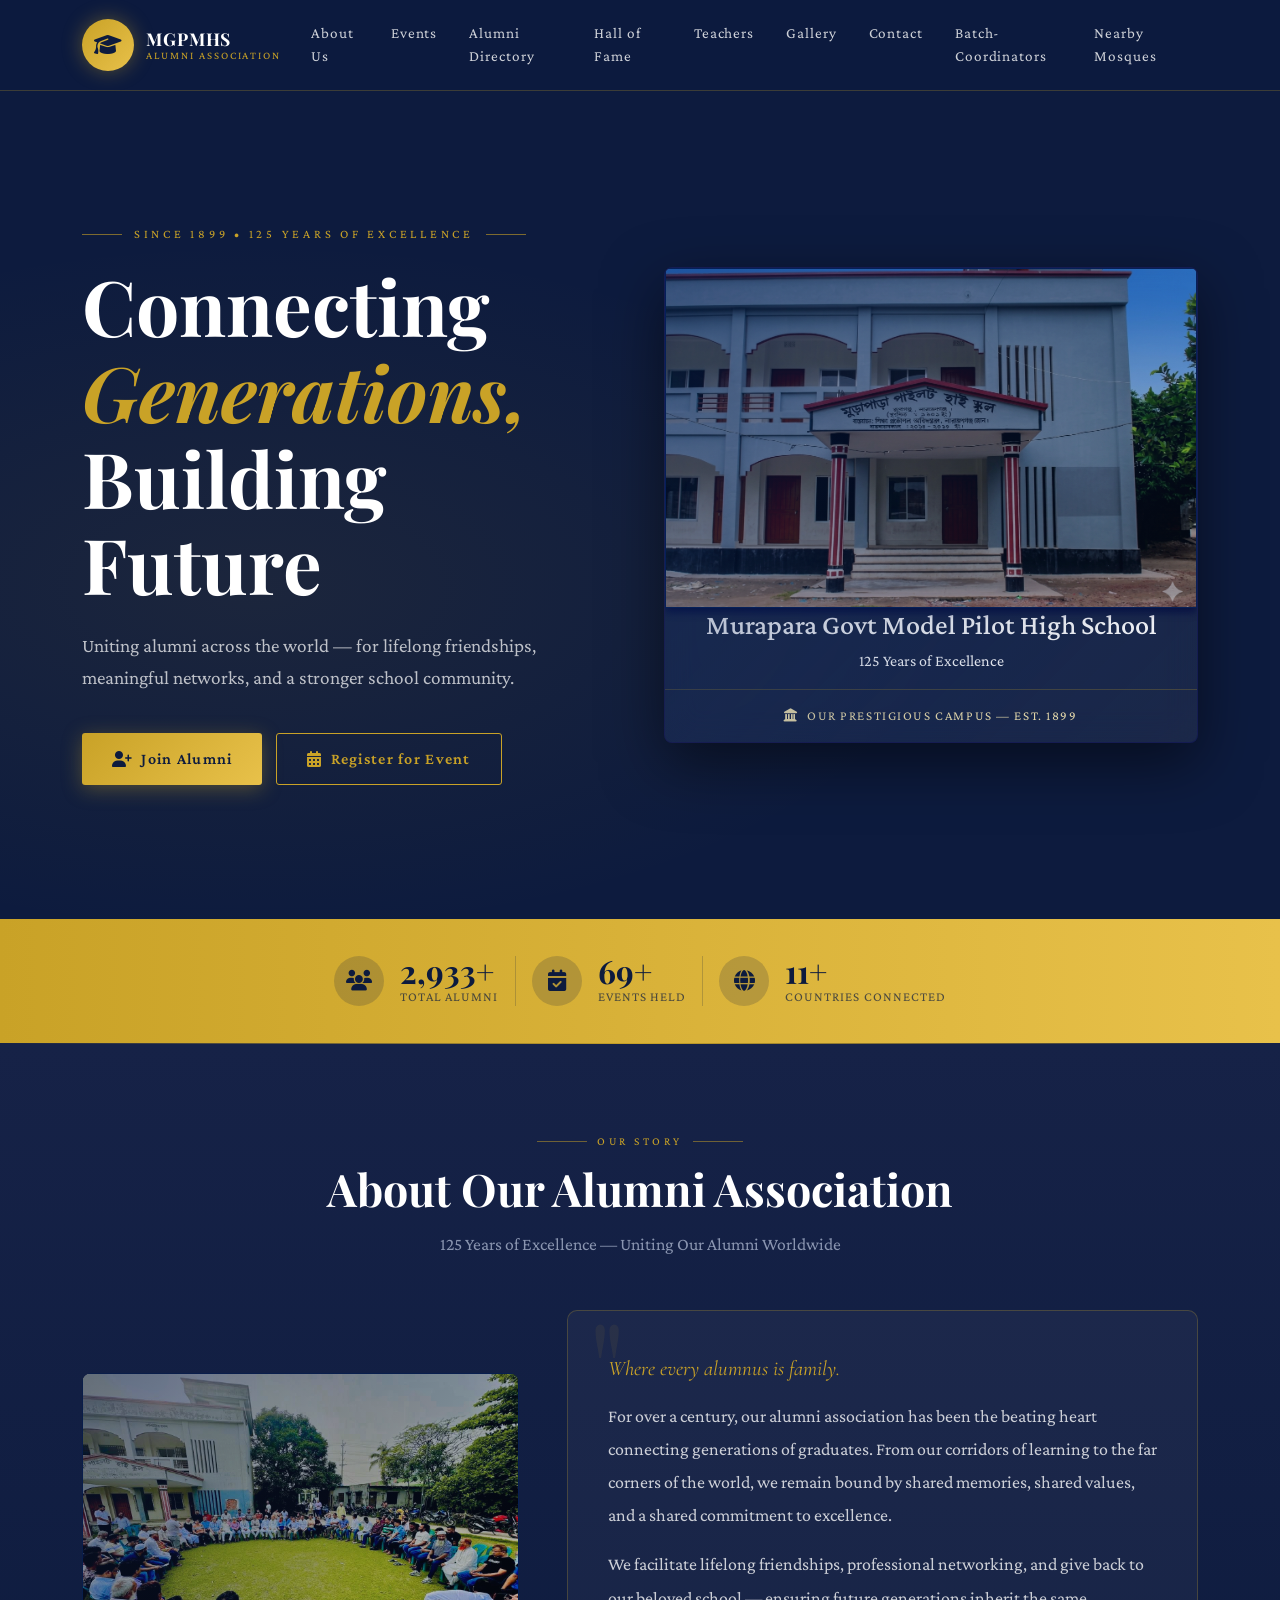
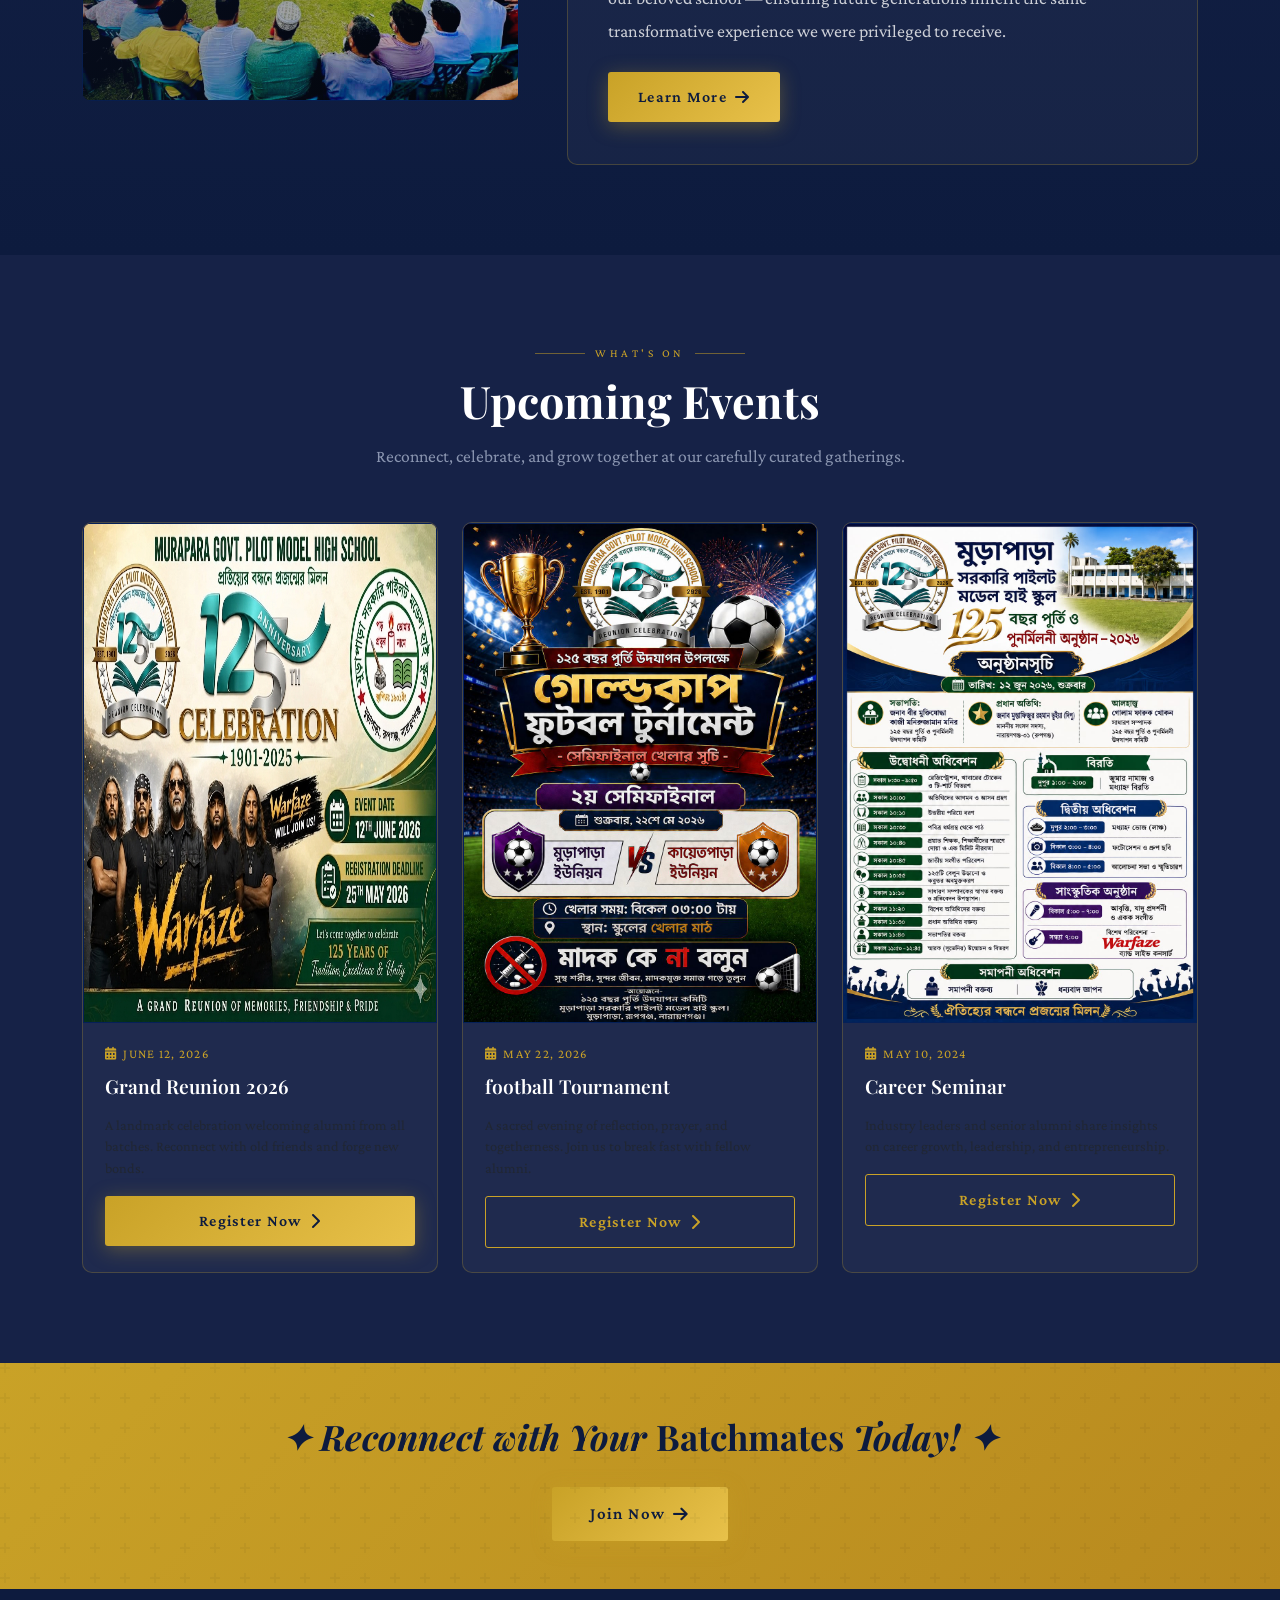
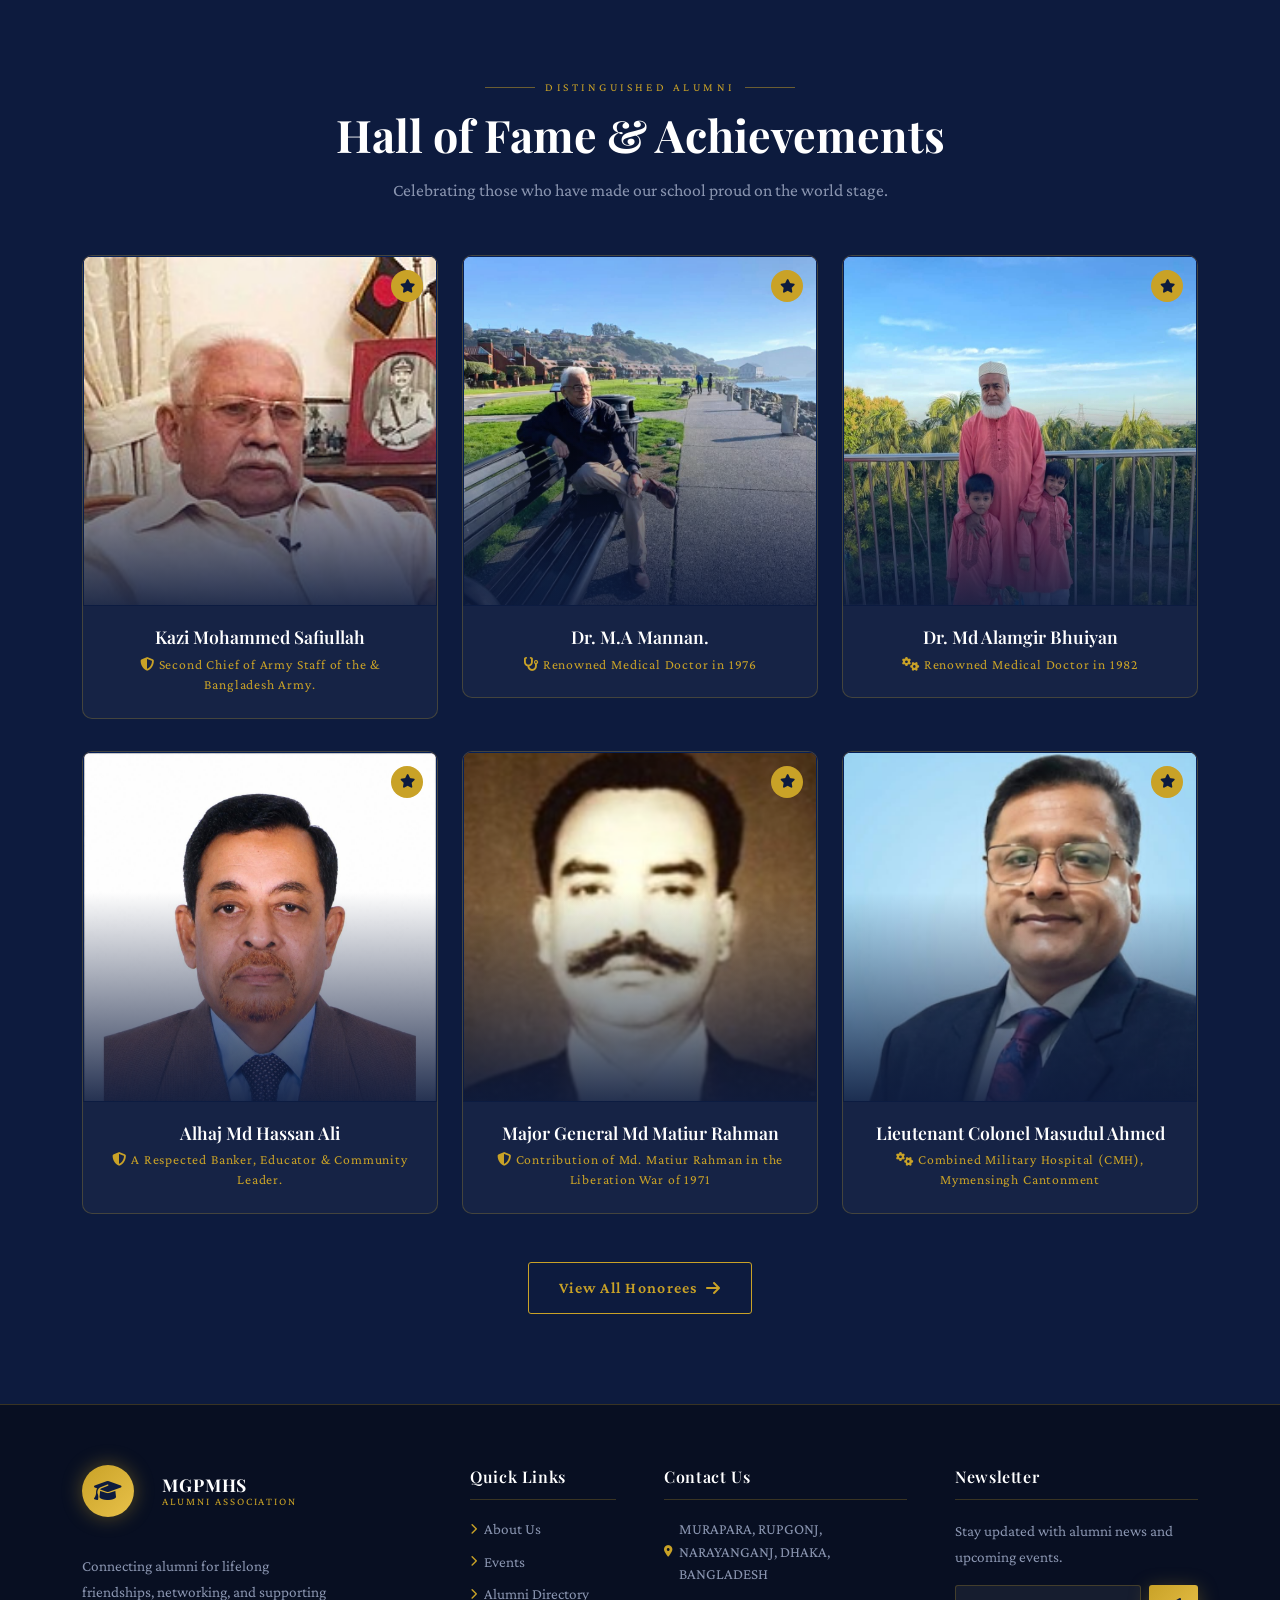
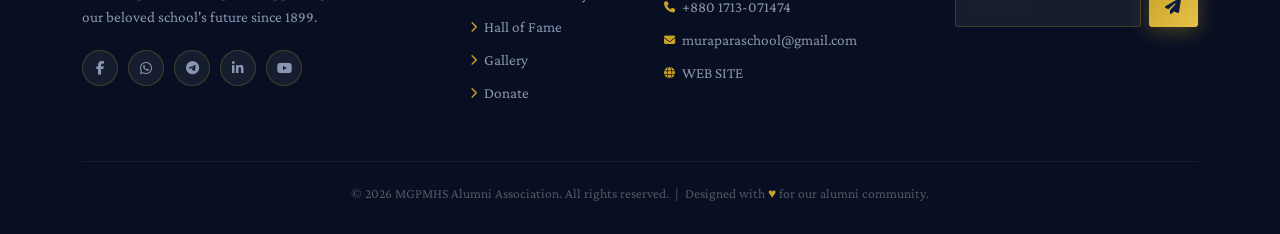
==== commit b12b68f6: "mosques list added" ====
--- a/index.html
+++ b/index.html
@@ -1,392 +1,653 @@
-<!DOCTYPE html>
+<!doctype html>
 <html lang="en">
-<head>
-  <meta charset="UTF-8" />
-  <meta name="viewport" content="width=device-width, initial-scale=1.0" />
-  <title>School Alumni Association</title>
-  <link href="https://cdnjs.cloudflare.com/ajax/libs/bootstrap/5.3.2/css/bootstrap.min.css" rel="stylesheet" />
-  <link href="https://cdnjs.cloudflare.com/ajax/libs/font-awesome/6.5.0/css/all.min.css" rel="stylesheet" />
-  <link href="https://fonts.googleapis.com/css2?family=Playfair+Display:ital,wght@0,400;0,600;0,700;0,900;1,400&family=Cormorant+Garamond:wght@300;400;500;600&family=Crimson+Pro:wght@300;400;500&display=swap" rel="stylesheet" />
-   <link href="css/index-file.css" rel="stylesheet" />
-  <style>
-    
-  </style>
-</head>
-<body>
-
-<!-- ─── NAVBAR ─── -->
-<nav class="navbar navbar-expand-lg">
-  <div class="container">
-    <a class="navbar-brand" href="#">
-      <div class="brand-emblem"><i class="fas fa-graduation-cap"></i></div>
-      <div class="brand-text">
-        <div class="name">MGPMHS</div>
-        <div class="sub">Alumni Association</div>
-      </div>
-    </a>
-    <button class="navbar-toggler" type="button" data-bs-toggle="collapse" data-bs-target="#navMenu">
-      <span class="navbar-toggler-icon"></span>
-    </button>
-    <div class="collapse navbar-collapse justify-content-end" id="navMenu">
-      <ul class="navbar-nav gap-1">
-        <li class="nav-item"><a class="nav-link" href="#about">About Us</a></li>
-        <li class="nav-item"><a class="nav-link" href="#events">Events</a></li>
-        <li class="nav-item"><a class="nav-link" href="#">Alumni Directory</a></li>
-        <li class="nav-item"><a class="nav-link" href="#hof">Hall of Fame</a></li>
-        <li class="nav-item"><a class="nav-link" href="pages/teacher.html">Teachers</a></li>
-        <li class="nav-item"><a class="nav-link" href="pages/batch-gallery.html">Gallery</a></li>
-        <li class="nav-item"><a class="nav-link" href="#contact">Contact</a></li>
-        <li class="nav-item"><a class="nav-link" href="https://sites.google.com/view/mgpmhs-reunion-125/contact-info">Batch-Coordinators</a></li>
-        <li class="nav-item"><a class="nav-link" href="pages/registration validation expired.pdf">Registration Now</a></li>
-      </ul>
+  <head>
+    <meta charset="UTF-8" />
+    <meta name="viewport" content="width=device-width, initial-scale=1.0" />
+    <title>School Alumni Association</title>
+    <link
+      href="https://cdnjs.cloudflare.com/ajax/libs/bootstrap/5.3.2/css/bootstrap.min.css"
+      rel="stylesheet"
+    />
+    <link
+      href="https://cdnjs.cloudflare.com/ajax/libs/font-awesome/6.5.0/css/all.min.css"
+      rel="stylesheet"
+    />
+    <link
+      href="https://fonts.googleapis.com/css2?family=Playfair+Display:ital,wght@0,400;0,600;0,700;0,900;1,400&family=Cormorant+Garamond:wght@300;400;500;600&family=Crimson+Pro:wght@300;400;500&display=swap"
+      rel="stylesheet"
+    />
+    <link href="css/index-file.css" rel="stylesheet" />
+    <style></style>
+  </head>
+  <body>
+    <!-- ─── NAVBAR ─── -->
+    <nav class="navbar navbar-expand-lg">
+      <div class="container">
+        <a class="navbar-brand" href="#">
+          <div class="brand-emblem"><i class="fas fa-graduation-cap"></i></div>
+          <div class="brand-text">
+            <div class="name">MGPMHS</div>
+            <div class="sub">Alumni Association</div>
+          </div>
+        </a>
+        <button
+          class="navbar-toggler"
+          type="button"
+          data-bs-toggle="collapse"
+          data-bs-target="#navMenu"
+        >
+          <span class="navbar-toggler-icon"></span>
+        </button>
+        <div class="collapse navbar-collapse justify-content-end" id="navMenu">
+          <ul class="navbar-nav gap-1">
+            <li class="nav-item">
+              <a class="nav-link" href="#about">About Us</a>
+            </li>
+            <li class="nav-item">
+              <a class="nav-link" href="#events">Events</a>
+            </li>
+            <li class="nav-item">
+              <a class="nav-link" href="#">Alumni Directory</a>
+            </li>
+            <li class="nav-item">
+              <a class="nav-link" href="#hof">Hall of Fame</a>
+            </li>
+            <li class="nav-item">
+              <a class="nav-link" href="pages/teacher.html">Teachers</a>
+            </li>
+            <li class="nav-item">
+              <a class="nav-link" href="pages/batch-gallery.html">Gallery</a>
+            </li>
+            <li class="nav-item">
+              <a class="nav-link" href="#contact">Contact</a>
+            </li>
+            <li class="nav-item">
+              <a
+                class="nav-link"
+                href="https://sites.google.com/view/mgpmhs-reunion-125/contact-info"
+                >Batch-Coordinators</a
+              >
+            </li>
+            <li class="nav-item">
+              <a class="nav-link" href="pages/nearest-mosques-list.html"
+                >Nearby Mosques</a
+              >
+            </li>
+          </ul>
+        </div>
+      </div>
+    </nav>
+
+    <!-- ─── HERO ─── -->
+    <section class="hero">
+      <div class="hero-bg"></div>
+      <div class="container">
+        <div class="row align-items-center g-5">
+          <div class="col-lg-6 hero-content">
+            <div class="hero-eyebrow">
+              Since 1899 &bull; 125 Years of Excellence
+            </div>
+            <h1>Connecting <span>Generations,</span><br />Building Future</h1>
+            <p class="hero-sub">
+              Uniting alumni across the world — for lifelong friendships,
+              meaningful networks, and a stronger school community.
+            </p>
+            <div class="hero-btns">
+              <a
+                href="pages/registration validation expired.pdf"
+                class="btn-gold"
+                ><i class="fas fa-user-plus"></i> Join Alumni</a
+              >
+              <a href="#events" class="btn-outline-gold"
+                ><i class="fas fa-calendar-alt"></i> Register for Event</a
+              >
+            </div>
+          </div>
+          <div class="col-lg-6 hero-image-side d-none d-lg-block">
+            <div class="hero-school-card">
+              <img
+                src="img/campus.jpg"
+                alt="School Building"
+                class="fade-image"
+              />
+              <div class="gradient-overlay"></div>
+              <div class="image-overlay">
+                <div class="overlay-content">
+                  <h3>Murapara Govt Model Pilot High School</h3>
+                  <p>125 Years of Excellence</p>
+                </div>
+              </div>
+              <div class="hero-card-label">
+                <i class="fas fa-landmark me-2"></i>Our Prestigious Campus —
+                Est. 1899
+              </div>
+            </div>
+          </div>
+        </div>
+      </div>
+    </section>
+
+    <!-- ─── STATS BAND ─── -->
+    <div class="stats-band">
+      <div class="container">
+        <div class="row justify-content-center align-items-center g-3">
+          <div class="col-auto">
+            <div class="stat-item">
+              <div class="stat-icon"><i class="fas fa-users"></i></div>
+              <div class="stat-info">
+                <div class="num">
+                  <span class="counter" data-target="5000">0</span>+
+                </div>
+                <div class="label">Total Alumni</div>
+              </div>
+            </div>
+          </div>
+          <div class="col-auto d-none d-md-block">
+            <div class="stat-divider"></div>
+          </div>
+          <div class="col-auto">
+            <div class="stat-item">
+              <div class="stat-icon"><i class="fas fa-calendar-check"></i></div>
+              <div class="stat-info">
+                <div class="num">
+                  <span class="counter" data-target="120">0</span>+
+                </div>
+                <div class="label">Events Held</div>
+              </div>
+            </div>
+          </div>
+          <div class="col-auto d-none d-md-block">
+            <div class="stat-divider"></div>
+          </div>
+          <div class="col-auto">
+            <div class="stat-item">
+              <div class="stat-icon"><i class="fas fa-globe"></i></div>
+              <div class="stat-info">
+                <div class="num">
+                  <span class="counter" data-target="20">0</span>+
+                </div>
+                <div class="label">Countries Connected</div>
+              </div>
+            </div>
+          </div>
+        </div>
+      </div>
     </div>
-  </div>
-</nav>
-
-<!-- ─── HERO ─── -->
-<section class="hero">
-  <div class="hero-bg"></div>
-  <div class="container">
-    <div class="row align-items-center g-5">
-      <div class="col-lg-6 hero-content">
-        <div class="hero-eyebrow">Since 1899 &bull; 125 Years of Excellence</div>
-        <h1>Connecting <span>Generations,</span><br>Building Future</h1>
-        <p class="hero-sub">Uniting alumni across the world — for lifelong friendships, meaningful networks, and a stronger school community.</p>
-        <div class="hero-btns">
-          <a href="pages/registration validation expired.pdf" class="btn-gold"><i class="fas fa-user-plus"></i> Join Alumni</a>
-          <a href="#events" class="btn-outline-gold"><i class="fas fa-calendar-alt"></i> Register for Event</a>
-        </div>
-      </div>
-      <div class="col-lg-6 hero-image-side d-none d-lg-block">
-        <div class="hero-school-card">
-            <img src="img/campus.jpg" alt="School Building" class="fade-image" />
-          <div class="gradient-overlay"></div>
-          <div class="image-overlay">
-            <div class="overlay-content">
-              <h3>Murapara Govt Model Pilot High School</h3>
-              <p>125 Years of Excellence</p>
-            </div>
-          </div>
-          <div class="hero-card-label"><i class="fas fa-landmark me-2"></i>Our Prestigious Campus — Est. 1899</div>
-        </div>
+
+    <!-- ─── ABOUT ─── -->
+    <section class="about-section" id="about">
+      <div class="container">
+        <div class="section-tag">Our Story</div>
+        <h2 class="section-title">About Our Alumni Association</h2>
+        <p class="section-subtitle">
+          125 Years of Excellence — Uniting Our Alumni Worldwide
+        </p>
+
+        <div class="row g-5 align-items-center reveal">
+          <div class="col-lg-5">
+            <div class="about-img-wrap">
+              <img
+                src="img/7-demo img.jpg"
+                alt="Alumni gathering"
+                class="fade-image"
+              />
+            </div>
+          </div>
+          <div class="col-lg-7">
+            <div class="about-card">
+              <span class="gold-italic">Where every alumnus is family.</span>
+              <p>
+                For over a century, our alumni association has been the beating
+                heart connecting generations of graduates. From our corridors of
+                learning to the far corners of the world, we remain bound by
+                shared memories, shared values, and a shared commitment to
+                excellence.
+              </p>
+              <p class="mt-3">
+                We facilitate lifelong friendships, professional networking, and
+                give back to our beloved school — ensuring future generations
+                inherit the same transformative experience we were privileged to
+                receive.
+              </p>
+              <div class="mt-4">
+                <a href="#" class="btn-gold"
+                  >Learn More <i class="fas fa-arrow-right"></i
+                ></a>
+              </div>
+            </div>
+          </div>
+        </div>
+      </div>
+    </section>
+
+    <!-- ─── EVENTS ─── -->
+    <section class="events-section" id="events">
+      <div class="container">
+        <div class="section-tag">What's On</div>
+        <h2 class="section-title">Upcoming Events</h2>
+        <p class="section-subtitle">
+          Reconnect, celebrate, and grow together at our carefully curated
+          gatherings.
+        </p>
+
+        <div class="row g-4">
+          <div class="col-md-4 reveal">
+            <div class="event-card h-100">
+              <div class="event-img">
+                <img
+                  src="event-img/banner-announcement.png"
+                  alt="Grand Reunion"
+                  class="fade-image"
+                />
+                <!-- <span class="event-badge">Featured</span> -->
+              </div>
+              <div class="event-body">
+                <div class="event-date">
+                  <i class="fas fa-calendar-alt"></i> JUNE 12, 2026
+                </div>
+                <div class="event-title">Grand Reunion 2026</div>
+                <p class="text-muted mb-3" style="font-size: 0.9rem">
+                  A landmark celebration welcoming alumni from all batches.
+                  Reconnect with old friends and forge new bonds.
+                </p>
+                <a
+                  href="pages/registration validation expired.pdf"
+                  class="btn-gold w-100 justify-content-center"
+                  >Register Now <i class="fas fa-chevron-right"></i
+                ></a>
+              </div>
+            </div>
+          </div>
+          <div class="col-md-4 reveal" style="transition-delay: 0.15s">
+            <div class="event-card h-100">
+              <div class="event-img">
+                <img
+                  src="event-img/football-match.jpeg"
+                  alt="Iftar"
+                  class="fade-image"
+                />
+              </div>
+              <div class="event-body">
+                <div class="event-date">
+                  <i class="fas fa-calendar-alt"></i> MAY 22, 2026
+                </div>
+                <div class="event-title">football Tournament</div>
+                <p class="text-muted mb-3" style="font-size: 0.9rem">
+                  A sacred evening of reflection, prayer, and togetherness. Join
+                  us to break fast with fellow alumni.
+                </p>
+                <a
+                  href="pages/registration validation expired.pdf"
+                  class="btn-outline-gold w-100 justify-content-center"
+                  >Register Now <i class="fas fa-chevron-right"></i
+                ></a>
+              </div>
+            </div>
+          </div>
+          <div class="col-md-4 reveal" style="transition-delay: 0.3s">
+            <div class="event-card h-100">
+              <div class="event-img">
+                <img
+                  src="event-img/event execution scheduling.jpeg"
+                  alt="Seminar"
+                  class="fade-image"
+                />
+              </div>
+              <div class="event-body">
+                <div class="event-date">
+                  <i class="fas fa-calendar-alt"></i> May 10, 2024
+                </div>
+                <div class="event-title">Career Seminar</div>
+                <p class="text-muted mb-3" style="font-size: 0.9rem">
+                  Industry leaders and senior alumni share insights on career
+                  growth, leadership, and entrepreneurship.
+                </p>
+                <a
+                  href="pages/registration validation expired.pdf"
+                  class="btn-outline-gold w-100 justify-content-center"
+                  >Register Now <i class="fas fa-chevron-right"></i
+                ></a>
+              </div>
+            </div>
+          </div>
+        </div>
+      </div>
+    </section>
+
+    <!-- ─── CTA BANNER ─── -->
+    <div class="cta-banner">
+      <div class="container text-center">
+        <div class="headline reveal">
+          ✦ Reconnect with Your <span>Batchmates</span> Today! ✦
+        </div>
+        <a
+          href="#"
+          class="btn-gold reveal"
+          style="font-size: 1.05rem; padding: 14px 38px"
+          >Join Now <i class="fas fa-arrow-right"></i
+        ></a>
       </div>
     </div>
-  </div>
-</section>
-
-<!-- ─── STATS BAND ─── -->
-<div class="stats-band">
-  <div class="container">
-    <div class="row justify-content-center align-items-center g-3">
-      <div class="col-auto">
-        <div class="stat-item">
-          <div class="stat-icon"><i class="fas fa-users"></i></div>
-          <div class="stat-info">
-            <div class="num"><span class="counter" data-target="5000">0</span>+</div>
-            <div class="label">Total Alumni</div>
-          </div>
-        </div>
-      </div>
-      <div class="col-auto d-none d-md-block"><div class="stat-divider"></div></div>
-      <div class="col-auto">
-        <div class="stat-item">
-          <div class="stat-icon"><i class="fas fa-calendar-check"></i></div>
-          <div class="stat-info">
-            <div class="num"><span class="counter" data-target="120">0</span>+</div>
-            <div class="label">Events Held</div>
-          </div>
-        </div>
-      </div>
-      <div class="col-auto d-none d-md-block"><div class="stat-divider"></div></div>
-      <div class="col-auto">
-        <div class="stat-item">
-          <div class="stat-icon"><i class="fas fa-globe"></i></div>
-          <div class="stat-info">
-            <div class="num"><span class="counter" data-target="20">0</span>+</div>
-            <div class="label">Countries Connected</div>
-          </div>
-        </div>
-      </div>
-    </div>
-  </div>
-</div>
-
-<!-- ─── ABOUT ─── -->
-<section class="about-section" id="about">
-  <div class="container">
-    <div class="section-tag">Our Story</div>
-    <h2 class="section-title">About Our Alumni Association</h2>
-    <p class="section-subtitle">125 Years of Excellence — Uniting Our Alumni Worldwide</p>
-
-    <div class="row g-5 align-items-center reveal">
-      <div class="col-lg-5">
-        <div class="about-img-wrap">
-          <img src="img/7-demo img.jpg" alt="Alumni gathering" class="fade-image" />
-        </div>
-      </div>
-      <div class="col-lg-7">
-        <div class="about-card">
-          <span class="gold-italic">Where every alumnus is family.</span>
-          <p>For over a century, our alumni association has been the beating heart connecting generations of graduates. From our corridors of learning to the far corners of the world, we remain bound by shared memories, shared values, and a shared commitment to excellence.</p>
-          <p class="mt-3">We facilitate lifelong friendships, professional networking, and give back to our beloved school — ensuring future generations inherit the same transformative experience we were privileged to receive.</p>
-          <div class="mt-4">
-            <a href="#" class="btn-gold">Learn More <i class="fas fa-arrow-right"></i></a>
-          </div>
-        </div>
-      </div>
-    </div>
-  </div>
-</section>
-
-<!-- ─── EVENTS ─── -->
-<section class="events-section" id="events">
-  <div class="container">
-    <div class="section-tag">What's On</div>
-    <h2 class="section-title">Upcoming Events</h2>
-    <p class="section-subtitle">Reconnect, celebrate, and grow together at our carefully curated gatherings.</p>
-
-    <div class="row g-4">
-      <div class="col-md-4 reveal">
-        <div class="event-card h-100">
-          <div class="event-img">
-            <img src="event-img/banner-announcement.png" alt="Grand Reunion" class="fade-image" />
-            <!-- <span class="event-badge">Featured</span> -->
-          </div>
-          <div class="event-body">
-            <div class="event-date"><i class="fas fa-calendar-alt"></i> JUNE 12, 2026</div>
-            <div class="event-title">Grand Reunion 2026</div>
-            <p class="text-muted mb-3" style="font-size:0.9rem">A landmark celebration welcoming alumni from all batches. Reconnect with old friends and forge new bonds.</p>
-            <a href="pages/registration validation expired.pdf" class="btn-gold w-100 justify-content-center">Register Now <i class="fas fa-chevron-right"></i></a>
-          </div>
-        </div>
-      </div>
-      <div class="col-md-4 reveal" style="transition-delay:0.15s">
-        <div class="event-card h-100">
-          <div class="event-img">
-            <img src="event-img/football-match.jpeg" alt="Iftar" class="fade-image" />
-          </div>
-          <div class="event-body">
-            <div class="event-date"><i class="fas fa-calendar-alt"></i> MAY 22, 2026</div>
-            <div class="event-title">football Tournament</div>
-            <p class="text-muted mb-3" style="font-size:0.9rem">A sacred evening of reflection, prayer, and togetherness. Join us to break fast with fellow alumni.</p>
-            <a href="pages/registration validation expired.pdf" class="btn-outline-gold w-100 justify-content-center">Register Now <i class="fas fa-chevron-right"></i></a>
-          </div>
-        </div>
-      </div>
-      <div class="col-md-4 reveal" style="transition-delay:0.3s">
-        <div class="event-card h-100">
-          <div class="event-img">
-            <img src="https://images.unsplash.com/photo-1540575467063-178a50c2df87?w=700&q=80" alt="Seminar" class="fade-image" />
-          </div>
-          <div class="event-body">
-            <div class="event-date"><i class="fas fa-calendar-alt"></i> May 10, 2024</div>
-            <div class="event-title">Career Seminar</div>
-            <p class="text-muted mb-3" style="font-size:0.9rem">Industry leaders and senior alumni share insights on career growth, leadership, and entrepreneurship.</p>
-            <a href="pages/registration validation expired.pdf" class="btn-outline-gold w-100 justify-content-center">Register Now <i class="fas fa-chevron-right"></i></a>
-          </div>
-        </div>
-      </div>
-    </div>
-  </div>
-</section>
-
-<!-- ─── CTA BANNER ─── -->
-<div class="cta-banner">
-  <div class="container text-center">
-    <div class="headline reveal">✦ Reconnect with Your <span>Batchmates</span> Today! ✦</div>
-    <a href="#" class="btn-gold reveal" style="font-size:1.05rem; padding: 14px 38px;">Join Now <i class="fas fa-arrow-right"></i></a>
-  </div>
-</div>
-
-<!-- ─── HALL OF FAME ─── -->
-<section class="hof-section" id="hof">
-  <div class="container">
-    <div class="section-tag">Distinguished Alumni</div>
-    <h2 class="section-title">Hall of Fame &amp; Achievements</h2>
-    <p class="section-subtitle">Celebrating those who have made our school proud on the world stage.</p>
-
-    <div class="row g-4">
-      <div class="col-md-4 col-sm-6 reveal">
-        <div class="hof-card">
-          <div class="hof-award"><i class="fas fa-star"></i></div>
-          <div class="hof-img">
-            <img src="img/fall-of-fame/K. M. Shafiullah.jpeg" alt="Kazi Mohammed Safiullah" class="fade-image" />
-          </div>
-          <div class="hof-body">
-            <div class="hof-name">Kazi Mohammed Safiullah</div>
-            <div class="hof-role"><i class="fas fa-shield-alt me-1"></i>Second Chief of Army Staff of the &amp; Bangladesh Army.</div>
-          </div>
-        </div>
-      </div>
-      <div class="col-md-4 col-sm-6 reveal" style="transition-delay:0.15s">
-        <div class="hof-card">
-          <div class="hof-award"><i class="fas fa-star"></i></div>
-          <div class="hof-img">
-            <img src="img/fall-of-fame/MA Mannan.jpeg" alt="Dr. M.A Mannan." class="fade-image" />
-          </div>
-          <div class="hof-body">
-            <div class="hof-name">Dr. M.A Mannan.</div>
-            <div class="hof-role"><i class="fas fa-stethoscope me-1"></i>Renowned Medical Doctor in 1976</div>
-          </div>
-        </div>
-      </div>
-      <div class="col-md-4 col-sm-6 reveal" style="transition-delay:0.3s">
-        <div class="hof-card">
-          <div class="hof-award"><i class="fas fa-star"></i></div>
-          <div class="hof-img">
-            <img src="img/fall-of-fame/Dr Md Alamgir Bhuiyan.jpeg" alt="Dr. Md Alamgir Bhuiyan" class="fade-image" />
-          </div>
-          <div class="hof-body">
-            <div class="hof-name">Dr. Md Alamgir Bhuiyan</div>
-            <div class="hof-role"><i class="fas fa-cogs me-1"></i>Renowned Medical Doctor in 1982</div>
-          </div>
-        </div>
-      </div>
-    </div>
-    <div class="row g-4 mt-2">
-      <div class="col-md-4 col-sm-6 reveal">
-        <div class="hof-card">
-          <div class="hof-award"><i class="fas fa-star"></i></div>
-          <div class="hof-img">
-            <img src="img/fall-of-fame/Alhaj Md Hassan Ali.jpeg" alt="Alhaj Md Hassan Ali" class="fade-image" />
-          </div>
-          <div class="hof-body">
-            <div class="hof-name">Alhaj Md Hassan Ali</div>
-            <div class="hof-role"><i class="fas fa-shield-alt me-1"></i>A Respected Banker, Educator & Community Leader.</div>
-          </div>
-        </div>
-      </div>
-      <div class="col-md-4 col-sm-6 reveal" style="transition-delay:0.15s">
-        <div class="hof-card">
-          <div class="hof-award"><i class="fas fa-star"></i></div>
-          <div class="hof-img">
-            <img src="img/fall-of-fame/major General Md matiur Rahman.png" alt="Major General Md Matiur Rahman" class="fade-image" />
-          </div>
-          <div class="hof-body">
-            <div class="hof-name">Major General Md Matiur Rahman</div>
-            <div class="hof-role"><i class="fas fa-shield-alt me-1"></i>Contribution of Md. Matiur Rahman in the Liberation War of 1971</div>
-          </div>
-        </div>
-      </div>
-      <div class="col-md-4 col-sm-6 reveal" style="transition-delay:0.3s">
-        <div class="hof-card">
-          <div class="hof-award"><i class="fas fa-star"></i></div>
-          <div class="hof-img">
-            <img src="img/fall-of-fame/Lieutenant Colonel Masudul Ahmed.png" alt="Lieutenant Colonel Masudul Ahmed" class="fade-image" />
-          </div>
-          <div class="hof-body">
-            <div class="hof-name">Lieutenant Colonel Masudul Ahmed</div>
-            <div class="hof-role"><i class="fas fa-cogs me-1"></i>Combined Military Hospital (CMH), Mymensingh Cantonment</div>
-          </div>
-        </div>
-      </div>
-    </div>
-
-    <div class="text-center mt-5 reveal">
-      <a href="#" class="btn-outline-gold">View All Honorees <i class="fas fa-arrow-right"></i></a>
-    </div>
-  </div>
-</section>
-
-<!-- ─── FOOTER ─── -->
-<footer id="contact">
-  <div class="container">
-    <div class="row g-5">
-      <div class="col-lg-4 col-md-6">
-        <div class="footer-brand">
-          <div class="navbar-brand d-inline-flex p-0 mb-3">
-            <div class="brand-emblem"><i class="fas fa-graduation-cap"></i></div>
-            <div class="brand-text ms-3">
-              <div class="name">MGPMHS</div>
-              <div class="sub">Alumni Association</div>
-            </div>
-          </div>
-        </div>
-        <p class="footer-desc">Connecting alumni for lifelong friendships, networking, and supporting our beloved school's future since 1899.</p>
-        <div class="social-links">
-          <a href="https://www.facebook.com/groups/muraparaschool125" class="social-link"><i class="fab fa-facebook-f"></i></a>
-          <a href="https://chat.whatsapp.com/Lacwrsjqo2b3urVPuQGDoc" class="social-link"><i class="fab fa-whatsapp"></i></a>
-          <a href="https://t.me/+Gr_gy0IDgK1jYjVl" class="social-link"><i class="fab fa-telegram"></i></a>
-          <a href="#" class="social-link"><i class="fab fa-linkedin-in"></i></a>
-          <a href="#" class="social-link"><i class="fab fa-youtube"></i></a>
-        </div>
-      </div>
-
-      <div class="col-lg-2 col-md-6">
-        <div class="footer-heading">Quick Links</div>
-        <ul class="footer-links">
-          <li><a href="#about"><i class="fas fa-chevron-right"></i>About Us</a></li>
-          <li><a href="#events"><i class="fas fa-chevron-right"></i>Events</a></li>
-          <li><a href="#"><i class="fas fa-chevron-right"></i>Alumni Directory</a></li>
-          <li><a href="#hof"><i class="fas fa-chevron-right"></i>Hall of Fame</a></li>
-          <li><a href="https://theshahalamcse.github.io/mgpmhs-reunion-125/pages/batch-gallery.html"><i class="fas fa-chevron-right"></i>Gallery</a></li>
-          <li><a href="#"><i class="fas fa-chevron-right"></i>Donate</a></li>
-        </ul>
-      </div>
-
-      <div class="col-lg-3 col-md-6">
-        <div class="footer-heading">Contact Us</div>
-        <ul class="footer-links">
-          <li><a href="#"><i class="fas fa-map-marker-alt text-gold"></i>MURAPARA, RUPGONJ, NARAYANGANJ, DHAKA, BANGLADESH</a></li>
-          <li><a href="tel:+880"><i class="fas fa-phone text-gold"></i>+880 1713-071474</a></li>
-          <li><a href="mailto:muraparaschool@gmail.com"><i class="fas fa-envelope text-gold"></i>muraparaschool@gmail.com</a></li>
-          <li><a href="https://sites.google.com/view/mgpmhs-reunion-125/home"><i class="fas fa-globe text-gold"></i>WEB SITE</a></li>
-        </ul>
-      </div>
-
-      <div class="col-lg-3 col-md-6">
-        <div class="footer-heading">Newsletter</div>
-        <p class="footer-desc mb-3">Stay updated with alumni news and upcoming events.</p>
-        <div class="d-flex gap-2">
-          <input type="email" class="form-control" placeholder="Your email" style="background:rgba(255,255,255,0.06);border:1px solid var(--border);color:#fff;border-radius:3px;font-size:0.9rem;" />
-          <button class="btn-gold px-3" style="white-space:nowrap;border-radius:3px;cursor:pointer;"><i class="fas fa-paper-plane"></i></button>
-        </div>
-      </div>
-    </div>
-
-    <div class="footer-bottom">
-      &copy; 2026 MGPMHS Alumni Association. All rights reserved. &nbsp;|&nbsp; Designed with <span>♥</span> for our alumni community.
-    </div>
-  </div>
-</footer>
-
-<script src="https://cdnjs.cloudflare.com/ajax/libs/bootstrap/5.3.2/js/bootstrap.bundle.min.js"></script>
-<script>
-  // ── Scroll Reveal ──
-  const reveals = document.querySelectorAll('.reveal');
-  const observer = new IntersectionObserver((entries) => {
-    entries.forEach((e, i) => {
-      if (e.isIntersecting) {
-        e.target.classList.add('visible');
-        observer.unobserve(e.target);
+
+    <!-- ─── HALL OF FAME ─── -->
+    <section class="hof-section" id="hof">
+      <div class="container">
+        <div class="section-tag">Distinguished Alumni</div>
+        <h2 class="section-title">Hall of Fame &amp; Achievements</h2>
+        <p class="section-subtitle">
+          Celebrating those who have made our school proud on the world stage.
+        </p>
+
+        <div class="row g-4">
+          <div class="col-md-4 col-sm-6 reveal">
+            <div class="hof-card">
+              <div class="hof-award"><i class="fas fa-star"></i></div>
+              <div class="hof-img">
+                <img
+                  src="img/fall-of-fame/K. M. Shafiullah.jpeg"
+                  alt="Kazi Mohammed Safiullah"
+                  class="fade-image"
+                />
+              </div>
+              <div class="hof-body">
+                <div class="hof-name">Kazi Mohammed Safiullah</div>
+                <div class="hof-role">
+                  <i class="fas fa-shield-alt me-1"></i>Second Chief of Army
+                  Staff of the &amp; Bangladesh Army.
+                </div>
+              </div>
+            </div>
+          </div>
+          <div class="col-md-4 col-sm-6 reveal" style="transition-delay: 0.15s">
+            <div class="hof-card">
+              <div class="hof-award"><i class="fas fa-star"></i></div>
+              <div class="hof-img">
+                <img
+                  src="img/fall-of-fame/MA Mannan.jpeg"
+                  alt="Dr. M.A Mannan."
+                  class="fade-image"
+                />
+              </div>
+              <div class="hof-body">
+                <div class="hof-name">Dr. M.A Mannan.</div>
+                <div class="hof-role">
+                  <i class="fas fa-stethoscope me-1"></i>Renowned Medical Doctor
+                  in 1976
+                </div>
+              </div>
+            </div>
+          </div>
+          <div class="col-md-4 col-sm-6 reveal" style="transition-delay: 0.3s">
+            <div class="hof-card">
+              <div class="hof-award"><i class="fas fa-star"></i></div>
+              <div class="hof-img">
+                <img
+                  src="img/fall-of-fame/Dr Md Alamgir Bhuiyan.jpeg"
+                  alt="Dr. Md Alamgir Bhuiyan"
+                  class="fade-image"
+                />
+              </div>
+              <div class="hof-body">
+                <div class="hof-name">Dr. Md Alamgir Bhuiyan</div>
+                <div class="hof-role">
+                  <i class="fas fa-cogs me-1"></i>Renowned Medical Doctor in
+                  1982
+                </div>
+              </div>
+            </div>
+          </div>
+        </div>
+        <div class="row g-4 mt-2">
+          <div class="col-md-4 col-sm-6 reveal">
+            <div class="hof-card">
+              <div class="hof-award"><i class="fas fa-star"></i></div>
+              <div class="hof-img">
+                <img
+                  src="img/fall-of-fame/Alhaj Md Hassan Ali.jpeg"
+                  alt="Alhaj Md Hassan Ali"
+                  class="fade-image"
+                />
+              </div>
+              <div class="hof-body">
+                <div class="hof-name">Alhaj Md Hassan Ali</div>
+                <div class="hof-role">
+                  <i class="fas fa-shield-alt me-1"></i>A Respected Banker,
+                  Educator & Community Leader.
+                </div>
+              </div>
+            </div>
+          </div>
+          <div class="col-md-4 col-sm-6 reveal" style="transition-delay: 0.15s">
+            <div class="hof-card">
+              <div class="hof-award"><i class="fas fa-star"></i></div>
+              <div class="hof-img">
+                <img
+                  src="img/fall-of-fame/major General Md matiur Rahman.png"
+                  alt="Major General Md Matiur Rahman"
+                  class="fade-image"
+                />
+              </div>
+              <div class="hof-body">
+                <div class="hof-name">Major General Md Matiur Rahman</div>
+                <div class="hof-role">
+                  <i class="fas fa-shield-alt me-1"></i>Contribution of Md.
+                  Matiur Rahman in the Liberation War of 1971
+                </div>
+              </div>
+            </div>
+          </div>
+          <div class="col-md-4 col-sm-6 reveal" style="transition-delay: 0.3s">
+            <div class="hof-card">
+              <div class="hof-award"><i class="fas fa-star"></i></div>
+              <div class="hof-img">
+                <img
+                  src="img/fall-of-fame/Lieutenant Colonel Masudul Ahmed.png"
+                  alt="Lieutenant Colonel Masudul Ahmed"
+                  class="fade-image"
+                />
+              </div>
+              <div class="hof-body">
+                <div class="hof-name">Lieutenant Colonel Masudul Ahmed</div>
+                <div class="hof-role">
+                  <i class="fas fa-cogs me-1"></i>Combined Military Hospital
+                  (CMH), Mymensingh Cantonment
+                </div>
+              </div>
+            </div>
+          </div>
+        </div>
+
+        <div class="text-center mt-5 reveal">
+          <a href="#" class="btn-outline-gold"
+            >View All Honorees <i class="fas fa-arrow-right"></i
+          ></a>
+        </div>
+      </div>
+    </section>
+
+    <!-- ─── FOOTER ─── -->
+    <footer id="contact">
+      <div class="container">
+        <div class="row g-5">
+          <div class="col-lg-4 col-md-6">
+            <div class="footer-brand">
+              <div class="navbar-brand d-inline-flex p-0 mb-3">
+                <div class="brand-emblem">
+                  <i class="fas fa-graduation-cap"></i>
+                </div>
+                <div class="brand-text ms-3">
+                  <div class="name">MGPMHS</div>
+                  <div class="sub">Alumni Association</div>
+                </div>
+              </div>
+            </div>
+            <p class="footer-desc">
+              Connecting alumni for lifelong friendships, networking, and
+              supporting our beloved school's future since 1899.
+            </p>
+            <div class="social-links">
+              <a
+                href="https://www.facebook.com/groups/muraparaschool125"
+                class="social-link"
+                ><i class="fab fa-facebook-f"></i
+              ></a>
+              <a
+                href="https://chat.whatsapp.com/Lacwrsjqo2b3urVPuQGDoc"
+                class="social-link"
+                ><i class="fab fa-whatsapp"></i
+              ></a>
+              <a href="https://t.me/+Gr_gy0IDgK1jYjVl" class="social-link"
+                ><i class="fab fa-telegram"></i
+              ></a>
+              <a href="#" class="social-link"
+                ><i class="fab fa-linkedin-in"></i
+              ></a>
+              <a href="#" class="social-link"><i class="fab fa-youtube"></i></a>
+            </div>
+          </div>
+
+          <div class="col-lg-2 col-md-6">
+            <div class="footer-heading">Quick Links</div>
+            <ul class="footer-links">
+              <li>
+                <a href="#about"
+                  ><i class="fas fa-chevron-right"></i>About Us</a
+                >
+              </li>
+              <li>
+                <a href="#events"><i class="fas fa-chevron-right"></i>Events</a>
+              </li>
+              <li>
+                <a href="#"
+                  ><i class="fas fa-chevron-right"></i>Alumni Directory</a
+                >
+              </li>
+              <li>
+                <a href="#hof"
+                  ><i class="fas fa-chevron-right"></i>Hall of Fame</a
+                >
+              </li>
+              <li>
+                <a
+                  href="https://theshahalamcse.github.io/mgpmhs-reunion-125/pages/batch-gallery.html"
+                  ><i class="fas fa-chevron-right"></i>Gallery</a
+                >
+              </li>
+              <li>
+                <a href="#"><i class="fas fa-chevron-right"></i>Donate</a>
+              </li>
+            </ul>
+          </div>
+
+          <div class="col-lg-3 col-md-6">
+            <div class="footer-heading">Contact Us</div>
+            <ul class="footer-links">
+              <li>
+                <a href="#"
+                  ><i class="fas fa-map-marker-alt text-gold"></i>MURAPARA,
+                  RUPGONJ, NARAYANGANJ, DHAKA, BANGLADESH</a
+                >
+              </li>
+              <li>
+                <a href="tel:+880"
+                  ><i class="fas fa-phone text-gold"></i>+880 1713-071474</a
+                >
+              </li>
+              <li>
+                <a href="mailto:muraparaschool@gmail.com"
+                  ><i class="fas fa-envelope text-gold"></i
+                  >muraparaschool@gmail.com</a
+                >
+              </li>
+              <li>
+                <a href="https://sites.google.com/view/mgpmhs-reunion-125/home"
+                  ><i class="fas fa-globe text-gold"></i>WEB SITE</a
+                >
+              </li>
+            </ul>
+          </div>
+
+          <div class="col-lg-3 col-md-6">
+            <div class="footer-heading">Newsletter</div>
+            <p class="footer-desc mb-3">
+              Stay updated with alumni news and upcoming events.
+            </p>
+            <div class="d-flex gap-2">
+              <input
+                type="email"
+                class="form-control"
+                placeholder="Your email"
+                style="
+                  background: rgba(255, 255, 255, 0.06);
+                  border: 1px solid var(--border);
+                  color: #fff;
+                  border-radius: 3px;
+                  font-size: 0.9rem;
+                "
+              />
+              <button
+                class="btn-gold px-3"
+                style="white-space: nowrap; border-radius: 3px; cursor: pointer"
+              >
+                <i class="fas fa-paper-plane"></i>
+              </button>
+            </div>
+          </div>
+        </div>
+
+        <div class="footer-bottom">
+          &copy; 2026 MGPMHS Alumni Association. All rights reserved.
+          &nbsp;|&nbsp; Designed with <span>♥</span> for our alumni community.
+        </div>
+      </div>
+    </footer>
+
+    <script src="https://cdnjs.cloudflare.com/ajax/libs/bootstrap/5.3.2/js/bootstrap.bundle.min.js"></script>
+    <script>
+      // ── Scroll Reveal ──
+      const reveals = document.querySelectorAll(".reveal");
+      const observer = new IntersectionObserver(
+        (entries) => {
+          entries.forEach((e, i) => {
+            if (e.isIntersecting) {
+              e.target.classList.add("visible");
+              observer.unobserve(e.target);
+            }
+          });
+        },
+        { threshold: 0.12 },
+      );
+      reveals.forEach((el) => observer.observe(el));
+
+      // ── Counter Animation ──
+      function animateCounter(el) {
+        const target = parseInt(el.dataset.target);
+        const duration = 1800;
+        const step = target / (duration / 16);
+        let current = 0;
+        const timer = setInterval(() => {
+          current += step;
+          if (current >= target) {
+            current = target;
+            clearInterval(timer);
+          }
+          el.textContent = Math.floor(current).toLocaleString();
+        }, 16);
       }
-    });
-  }, { threshold: 0.12 });
-  reveals.forEach(el => observer.observe(el));
-
-  // ── Counter Animation ──
-  function animateCounter(el) {
-    const target = parseInt(el.dataset.target);
-    const duration = 1800;
-    const step = target / (duration / 16);
-    let current = 0;
-    const timer = setInterval(() => {
-      current += step;
-      if (current >= target) { current = target; clearInterval(timer); }
-      el.textContent = Math.floor(current).toLocaleString();
-    }, 16);
-  }
-
-  const counters = document.querySelectorAll('.counter');
-  const statsObs = new IntersectionObserver((entries) => {
-    entries.forEach(e => {
-      if (e.isIntersecting) {
-        counters.forEach(animateCounter);
-        statsObs.disconnect();
-      }
-    });
-  }, { threshold: 0.5 });
-  if (counters.length) statsObs.observe(counters[0].closest('.stats-band'));
-</script>
-</body>
-</html>+
+      const counters = document.querySelectorAll(".counter");
+      const statsObs = new IntersectionObserver(
+        (entries) => {
+          entries.forEach((e) => {
+            if (e.isIntersecting) {
+              counters.forEach(animateCounter);
+              statsObs.disconnect();
+            }
+          });
+        },
+        { threshold: 0.5 },
+      );
+      if (counters.length) statsObs.observe(counters[0].closest(".stats-band"));
+    </script>
+  </body>
+</html>
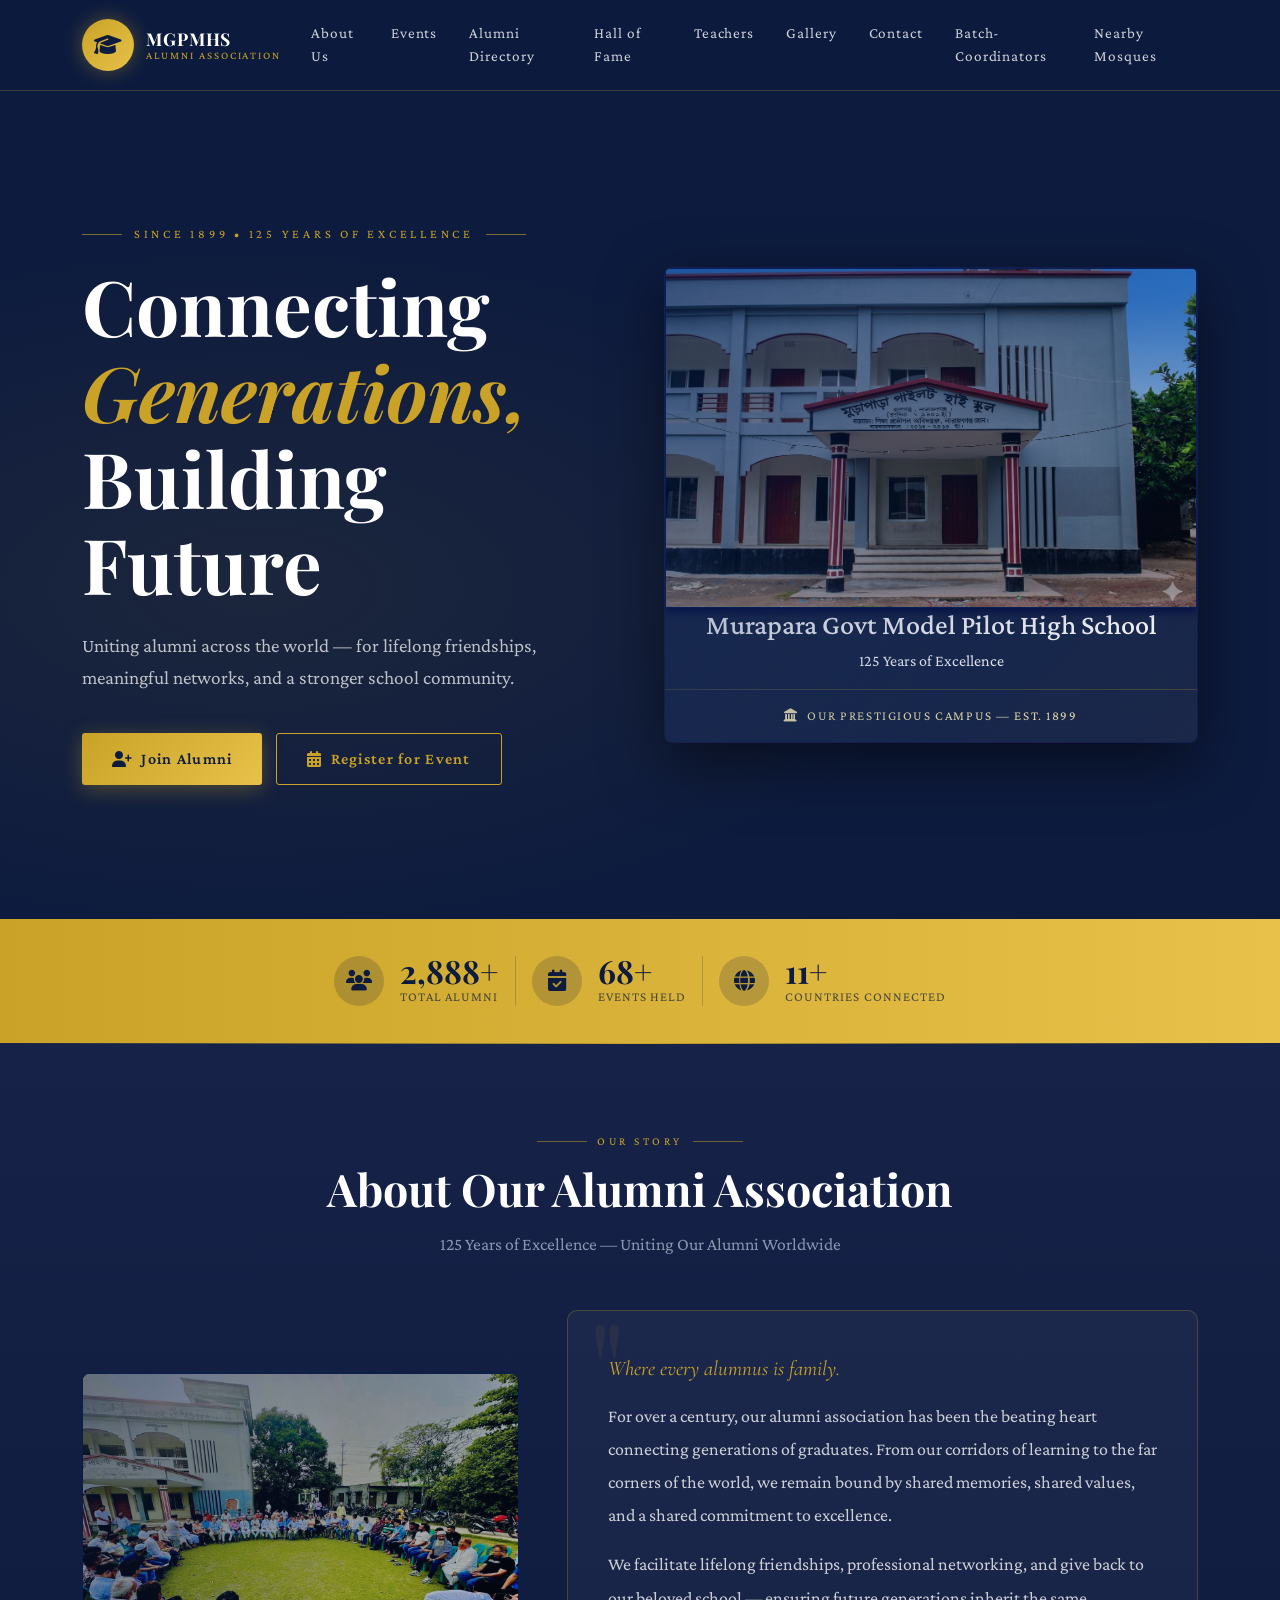
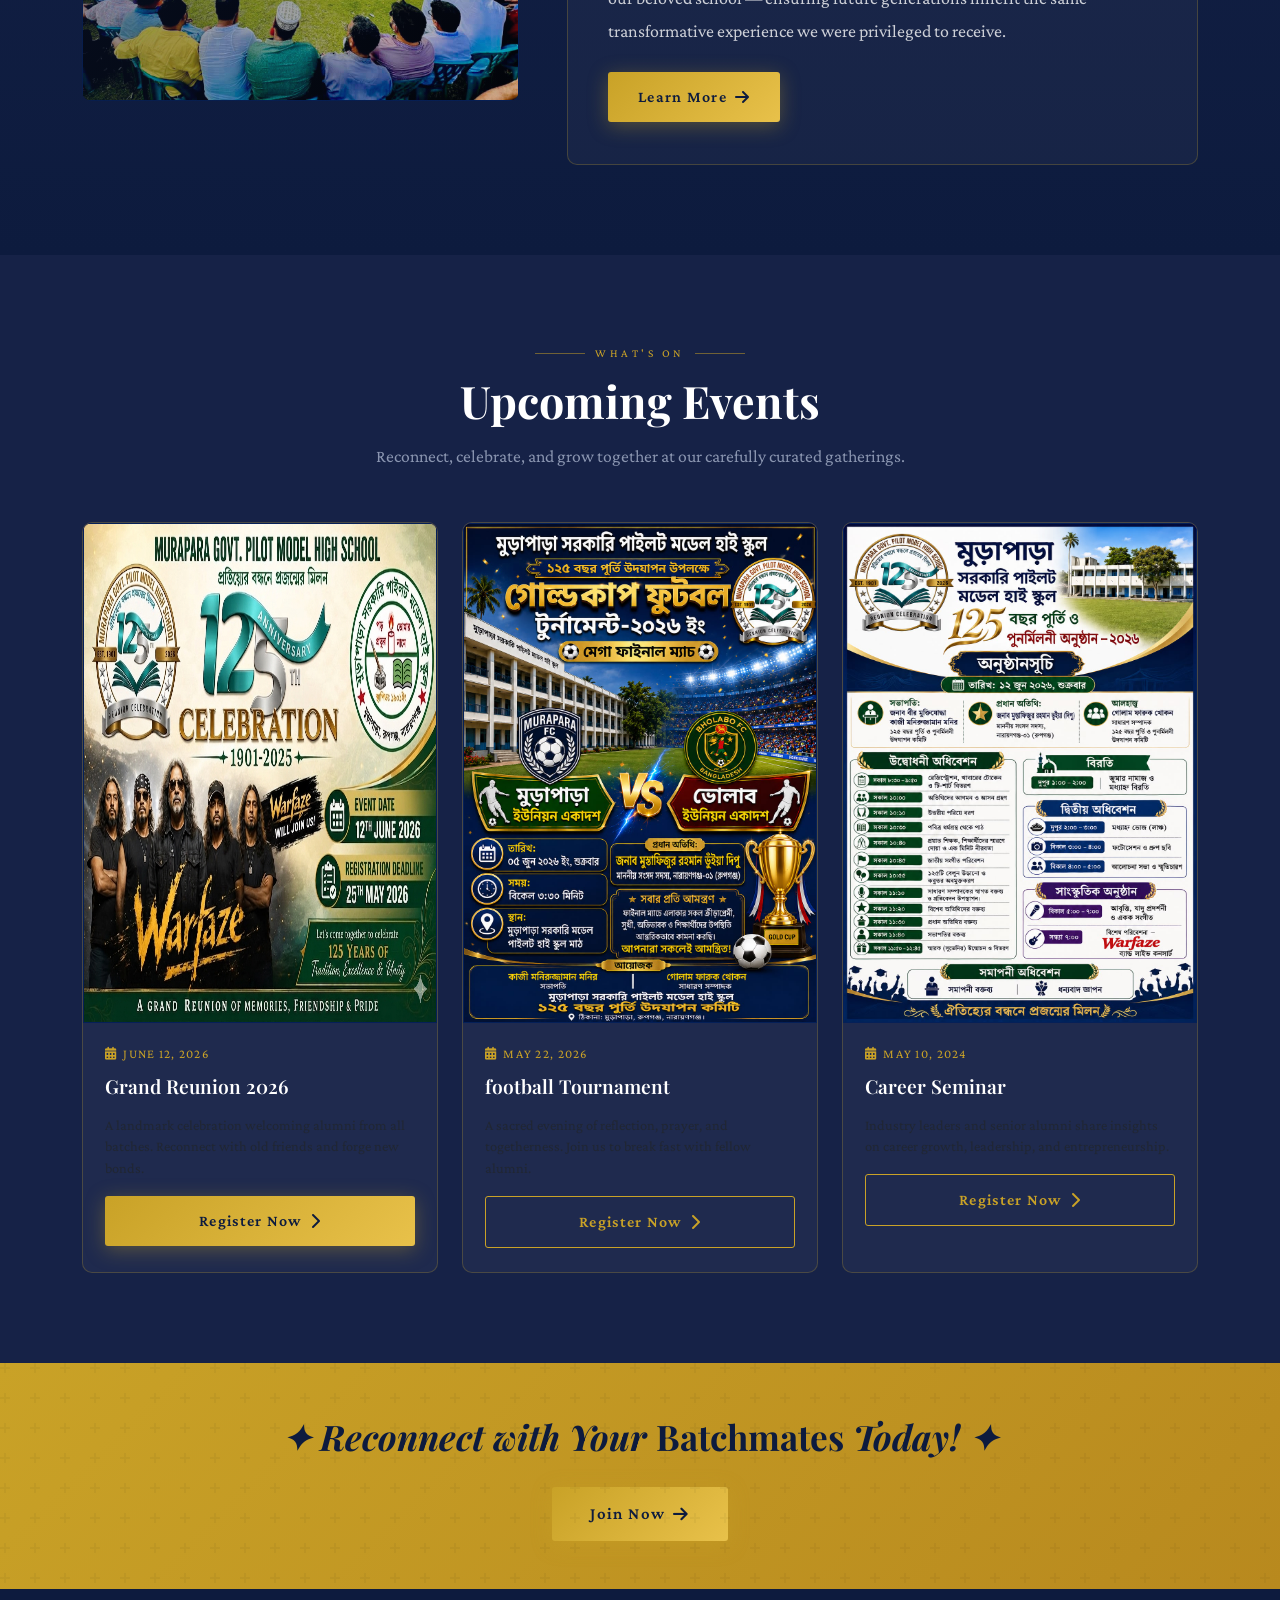
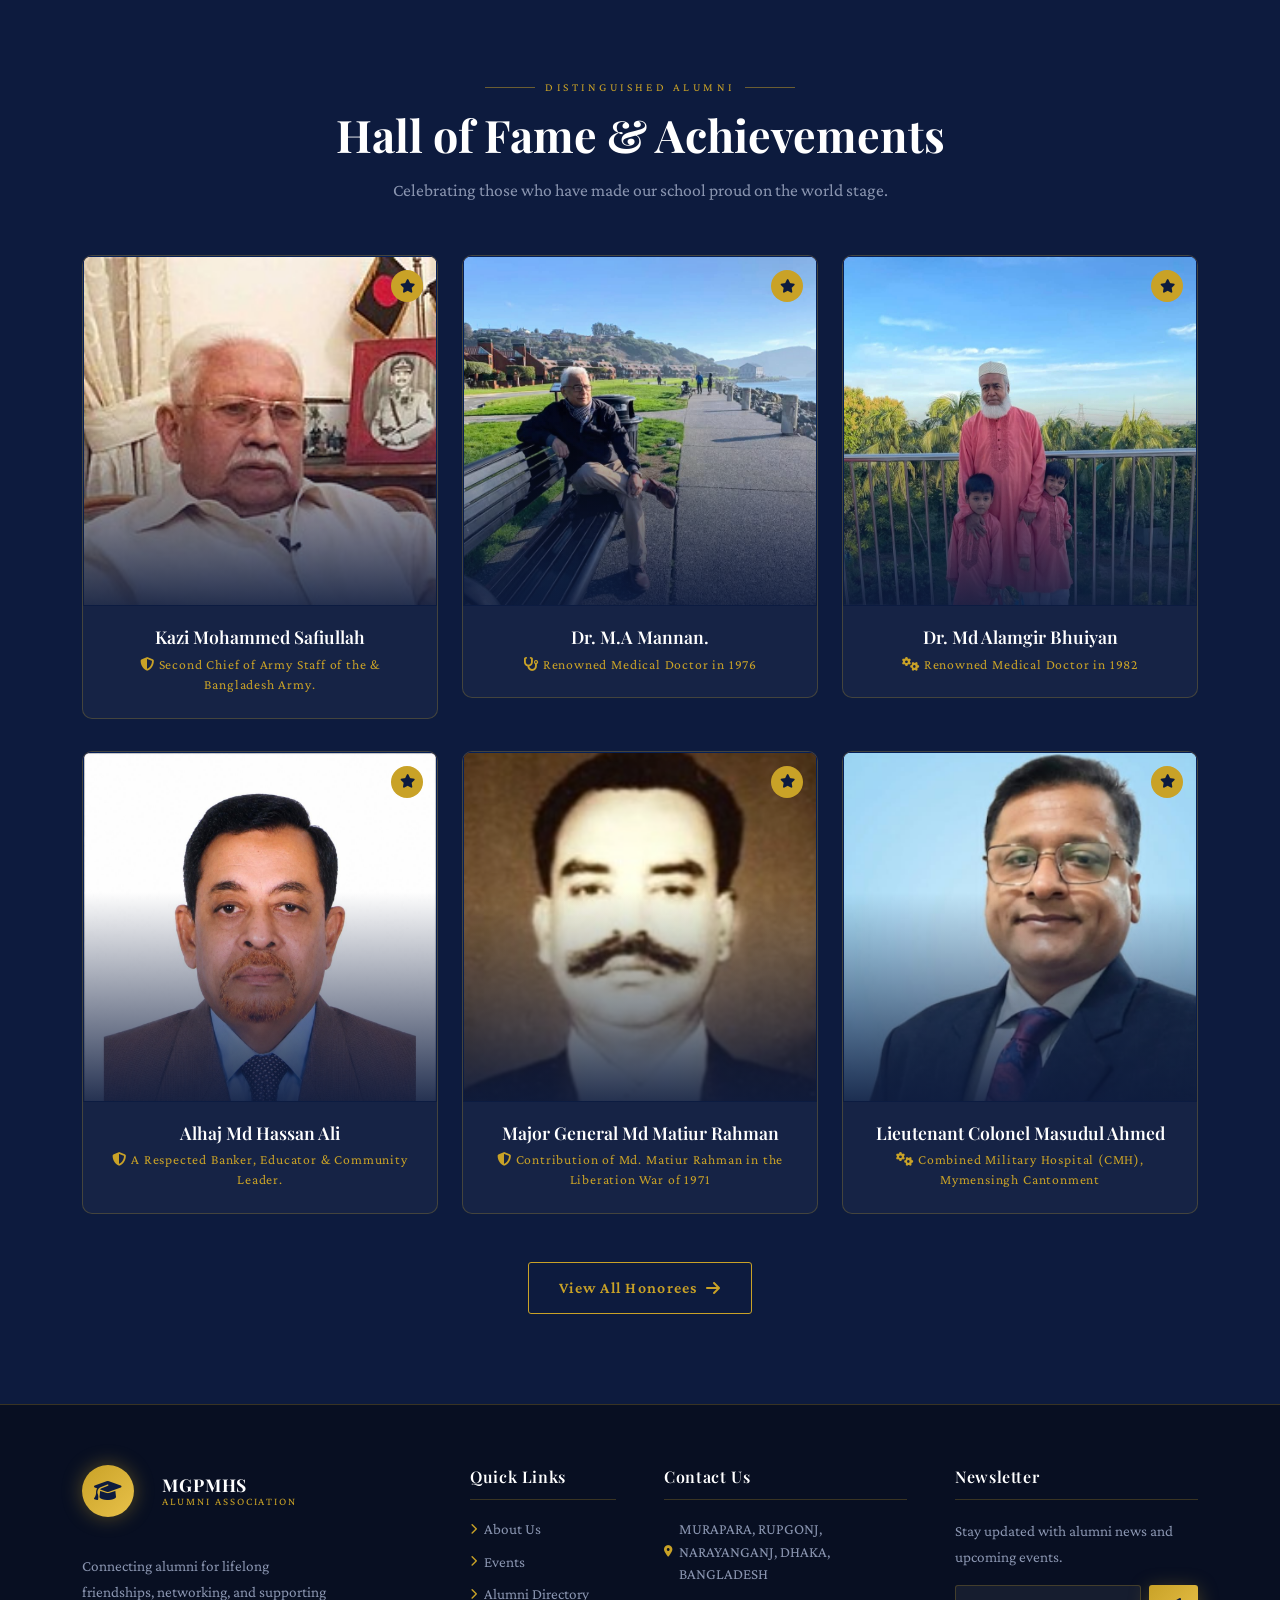
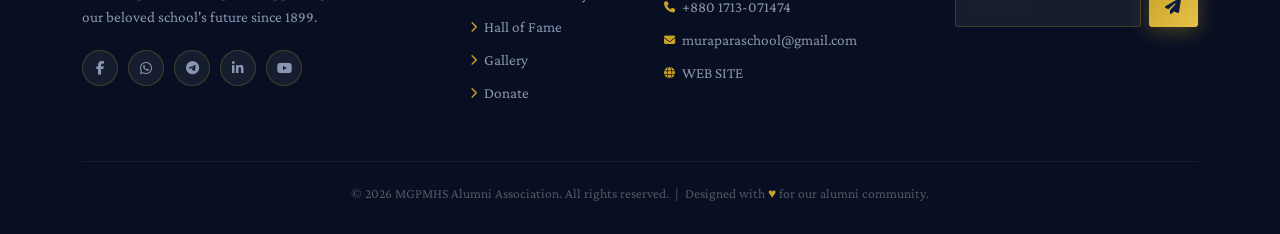
==== commit a5e2fd6b: "event image added" ====
--- a/index.html
+++ b/index.html
@@ -262,7 +262,7 @@
             <div class="event-card h-100">
               <div class="event-img">
                 <img
-                  src="event-img/football-match.jpeg"
+                  src="event-img/final match.jpeg"
                   alt="Iftar"
                   class="fade-image"
                 />
